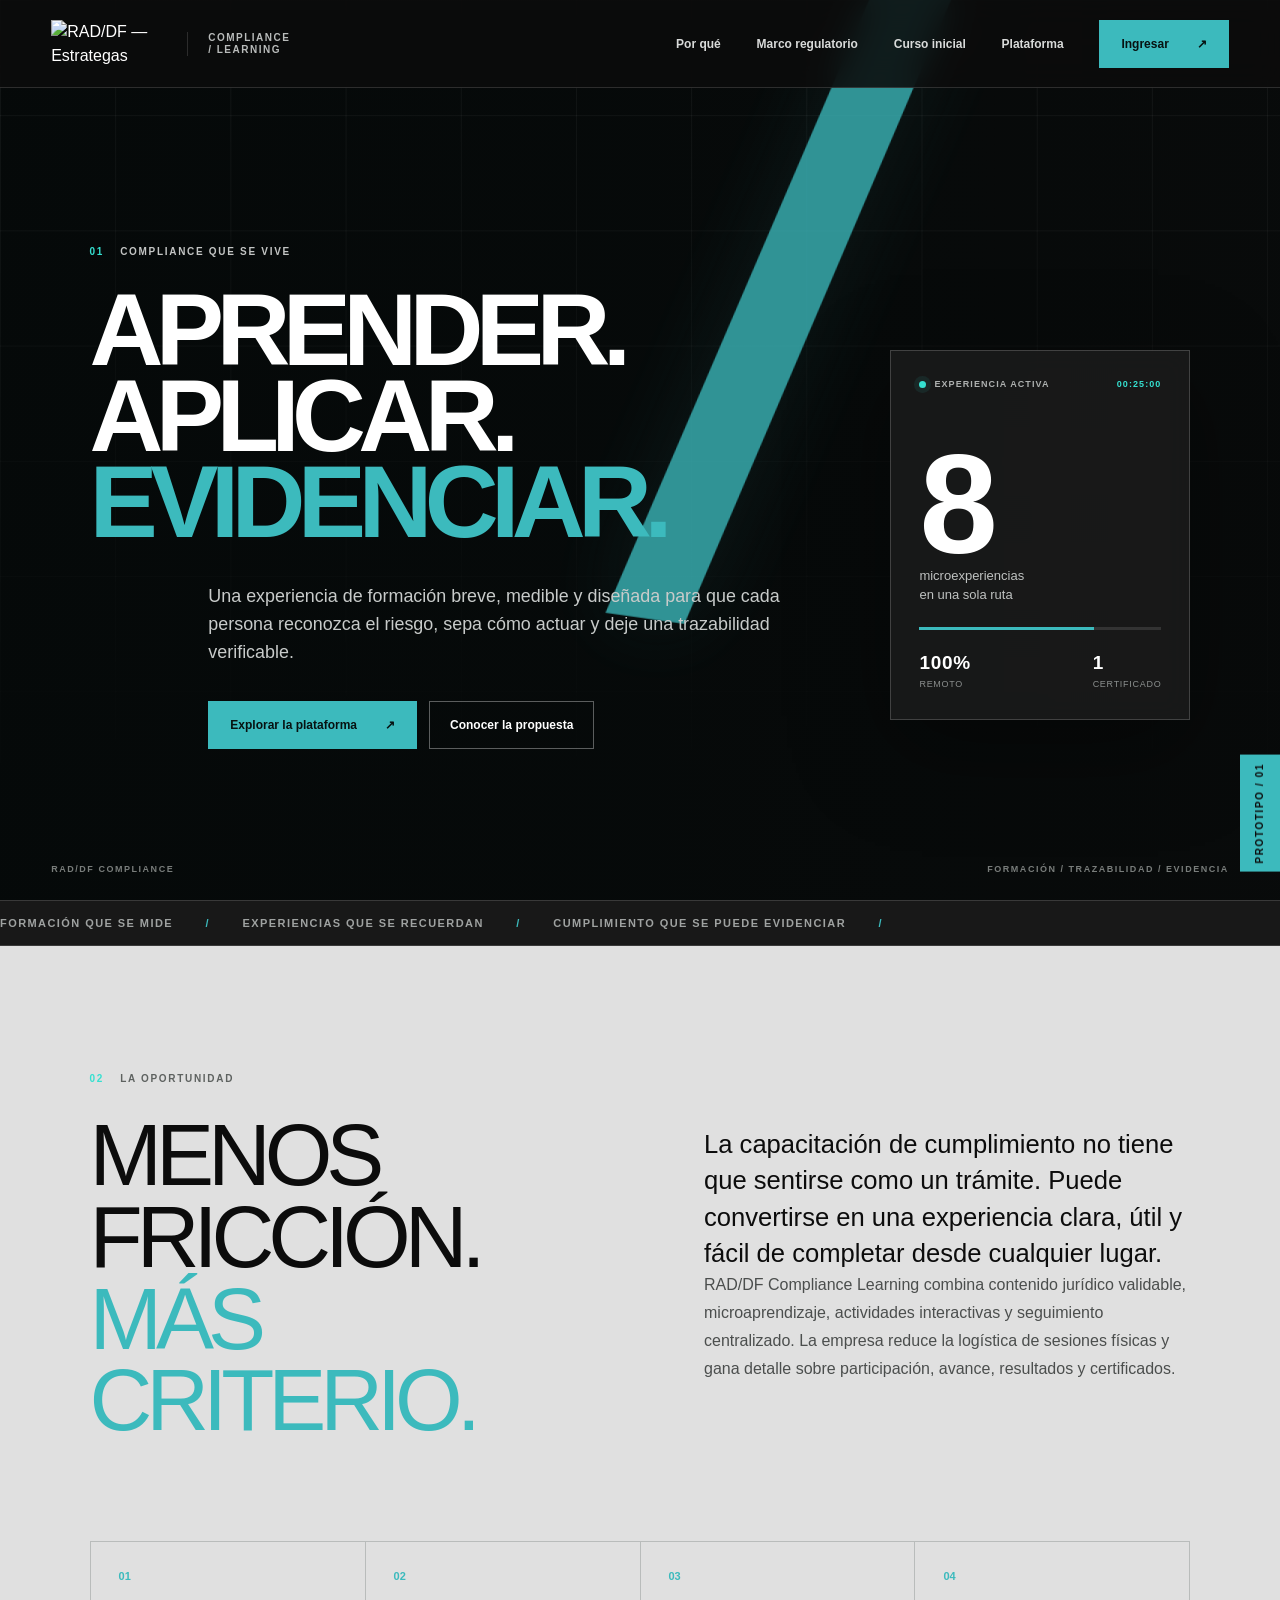
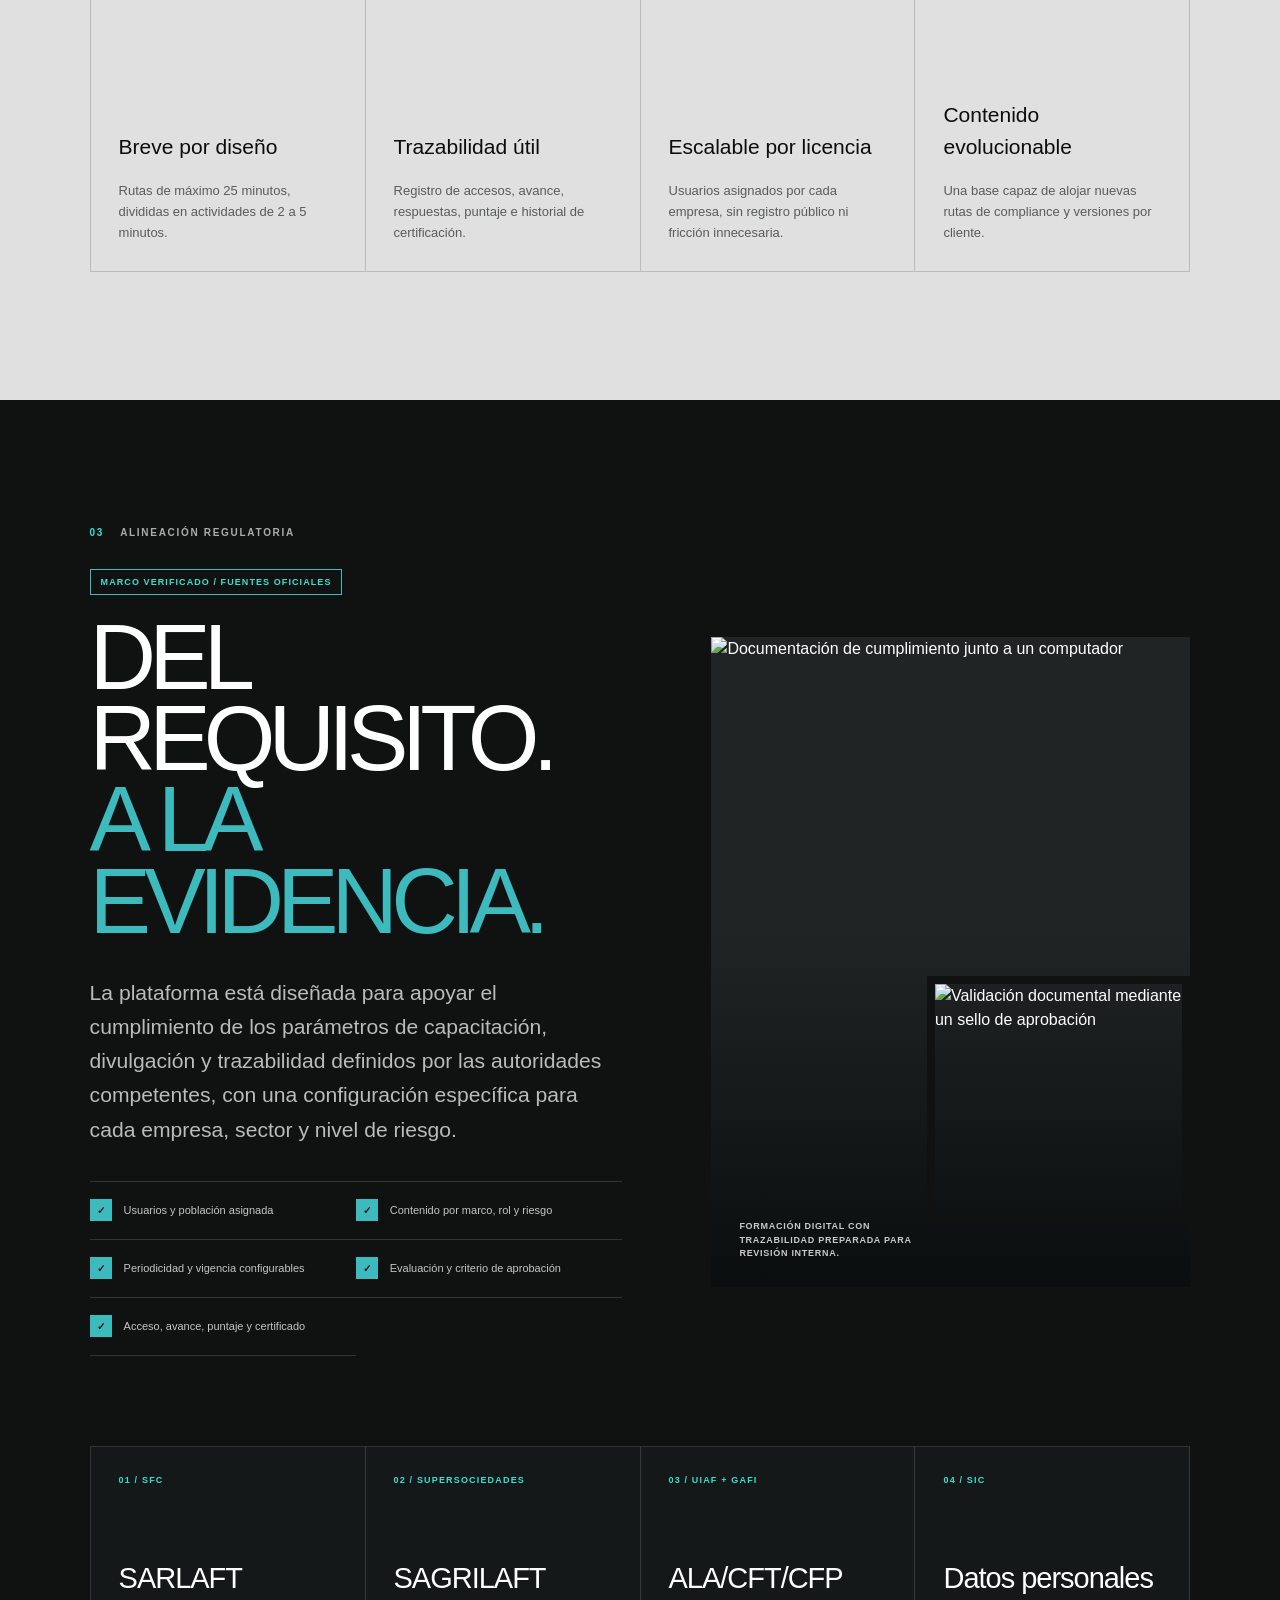
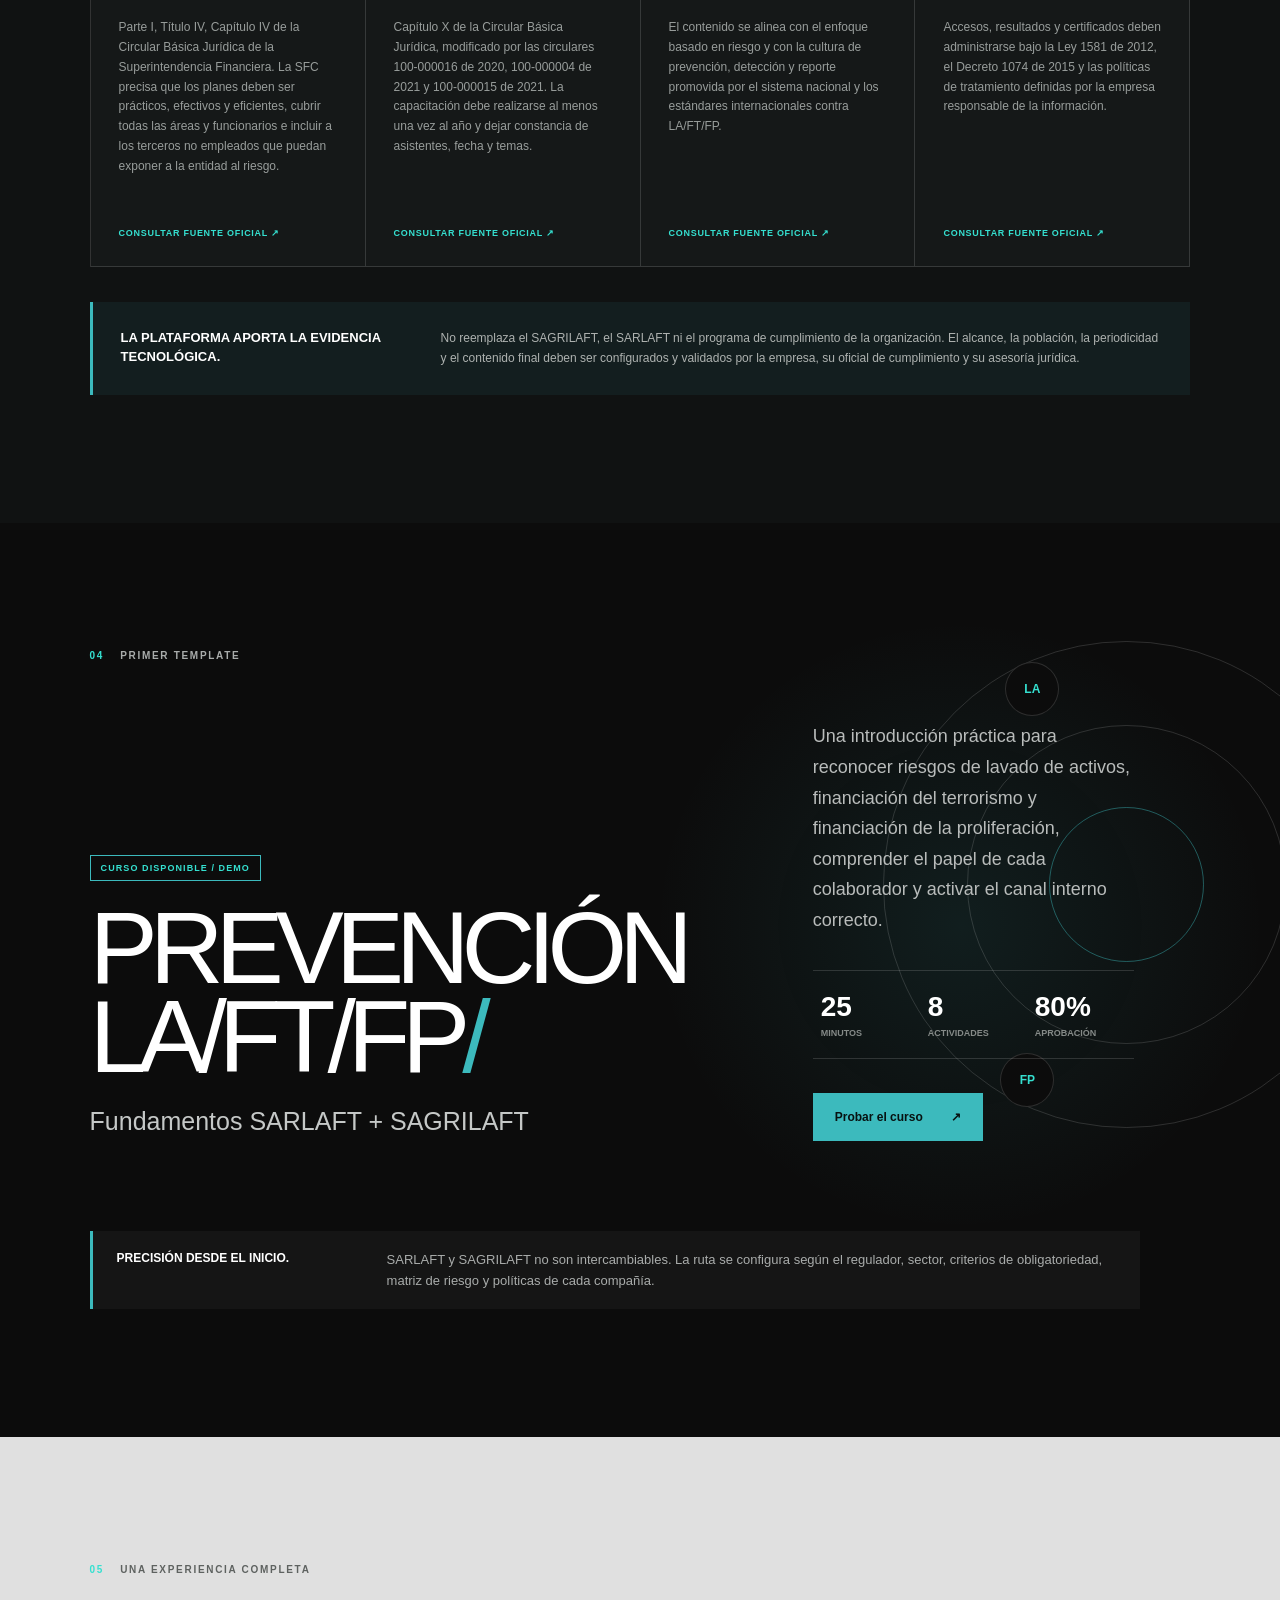
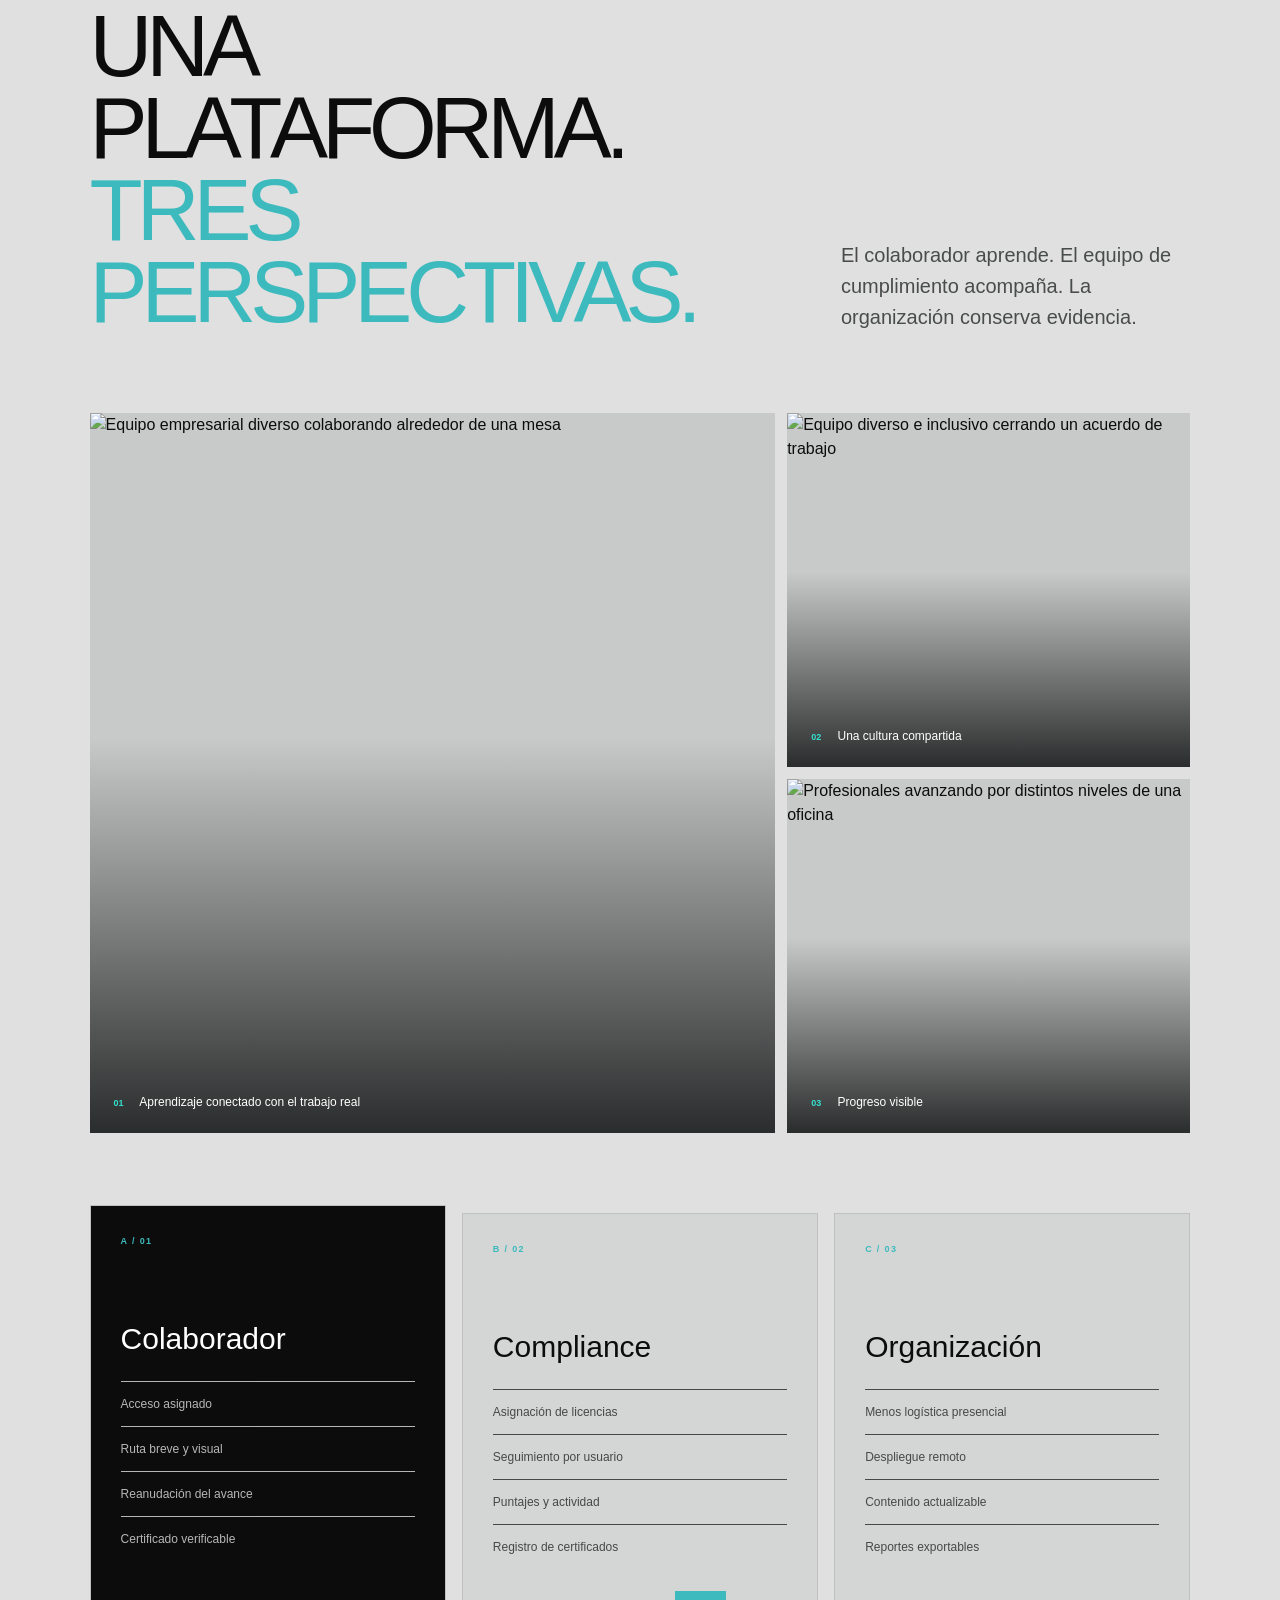
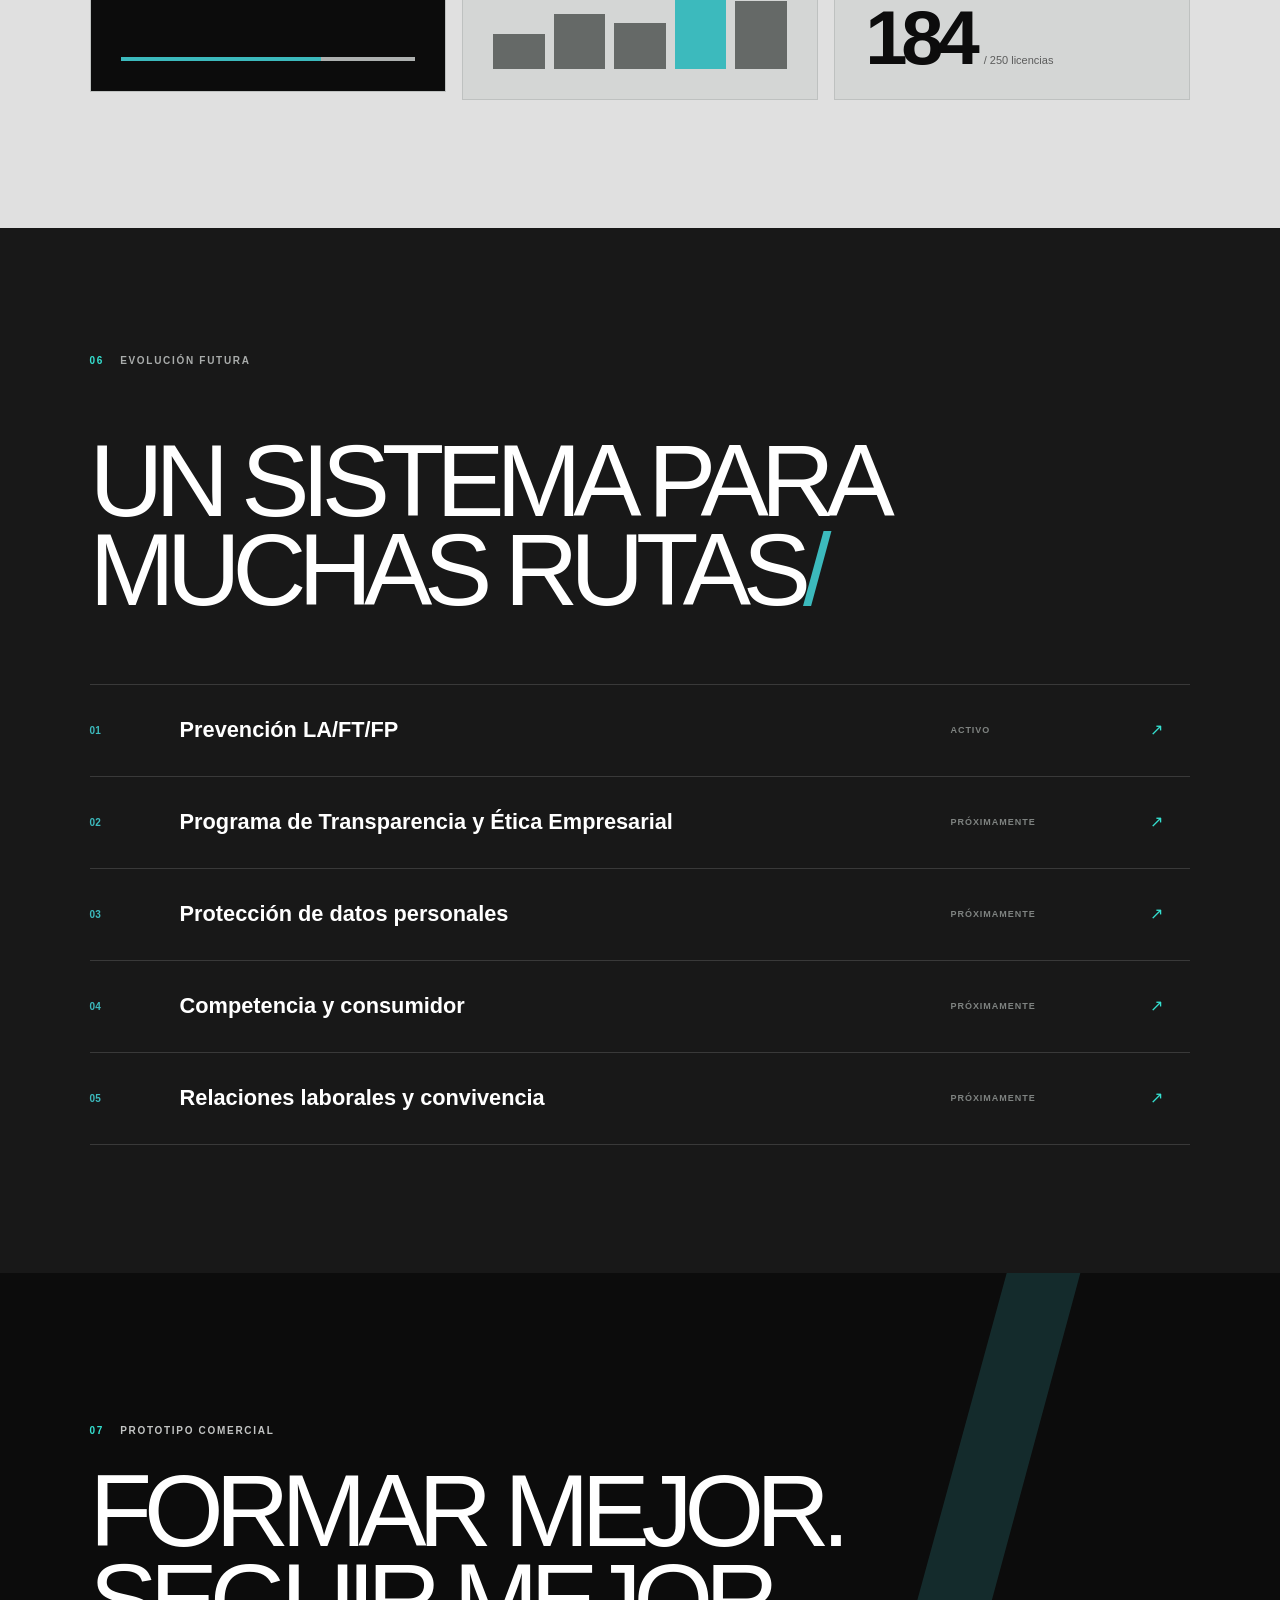
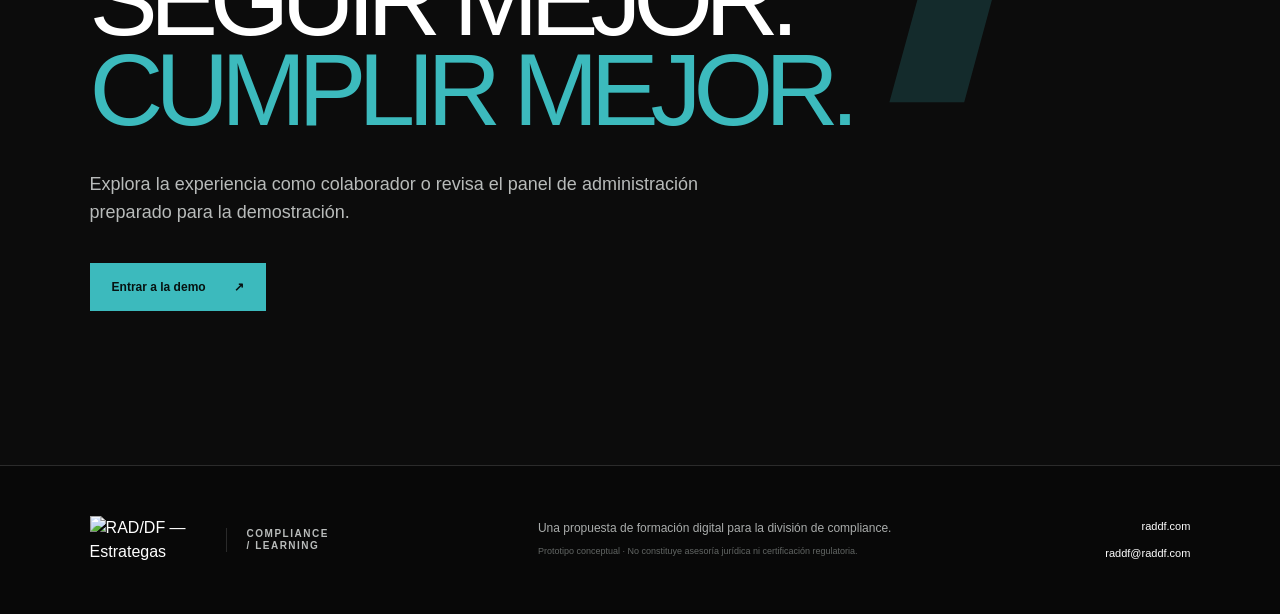
==== raddf/index.html @ 6898a81c "Publish raddf/index.html" ====
<!doctype html>
<html lang="es"><head><meta charset="UTF-8" /><meta name="viewport" content="width=device-width, initial-scale=1.0" /><title>RAD/DF Compliance Learning</title>  <script type="module" crossorigin src="./assets/index-C1-ydl89.js"></script>
  <link rel="stylesheet" crossorigin href="./assets/index-DUKD0Qyr.css">
</head><body><div id="root"></div></body></html>
---- raddf/assets/index-DUKD0Qyr.css ----
@layer theme{@theme default{--font-sans: ui-sans-serif, system-ui, sans-serif, "Apple Color Emoji", "Segoe UI Emoji", "Segoe UI Symbol", "Noto Color Emoji"; --font-serif: ui-serif, Georgia, Cambria, "Times New Roman", Times, serif; --font-mono: ui-monospace, SFMono-Regular, Menlo, Monaco, Consolas, "Liberation Mono", "Courier New", monospace; --color-red-50: oklch(97.1% .013 17.38); --color-red-100: oklch(93.6% .032 17.717); --color-red-200: oklch(88.5% .062 18.334); --color-red-300: oklch(80.8% .114 19.571); --color-red-400: oklch(70.4% .191 22.216); --color-red-500: oklch(63.7% .237 25.331); --color-red-600: oklch(57.7% .245 27.325); --color-red-700: oklch(50.5% .213 27.518); --color-red-800: oklch(44.4% .177 26.899); --color-red-900: oklch(39.6% .141 25.723); --color-red-950: oklch(25.8% .092 26.042); --color-orange-50: oklch(98% .016 73.684); --color-orange-100: oklch(95.4% .038 75.164); --color-orange-200: oklch(90.1% .076 70.697); --color-orange-300: oklch(83.7% .128 66.29); --color-orange-400: oklch(75% .183 55.934); --color-orange-500: oklch(70.5% .213 47.604); --color-orange-600: oklch(64.6% .222 41.116); --color-orange-700: oklch(55.3% .195 38.402); --color-orange-800: oklch(47% .157 37.304); --color-orange-900: oklch(40.8% .123 38.172); --color-orange-950: oklch(26.6% .079 36.259); --color-amber-50: oklch(98.7% .022 95.277); --color-amber-100: oklch(96.2% .059 95.617); --color-amber-200: oklch(92.4% .12 95.746); --color-amber-300: oklch(87.9% .169 91.605); --color-amber-400: oklch(82.8% .189 84.429); --color-amber-500: oklch(76.9% .188 70.08); --color-amber-600: oklch(66.6% .179 58.318); --color-amber-700: oklch(55.5% .163 48.998); --color-amber-800: oklch(47.3% .137 46.201); --color-amber-900: oklch(41.4% .112 45.904); --color-amber-950: oklch(27.9% .077 45.635); --color-yellow-50: oklch(98.7% .026 102.212); --color-yellow-100: oklch(97.3% .071 103.193); --color-yellow-200: oklch(94.5% .129 101.54); --color-yellow-300: oklch(90.5% .182 98.111); --color-yellow-400: oklch(85.2% .199 91.936); --color-yellow-500: oklch(79.5% .184 86.047); --color-yellow-600: oklch(68.1% .162 75.834); --color-yellow-700: oklch(55.4% .135 66.442); --color-yellow-800: oklch(47.6% .114 61.907); --color-yellow-900: oklch(42.1% .095 57.708); --color-yellow-950: oklch(28.6% .066 53.813); --color-lime-50: oklch(98.6% .031 120.757); --color-lime-100: oklch(96.7% .067 122.328); --color-lime-200: oklch(93.8% .127 124.321); --color-lime-300: oklch(89.7% .196 126.665); --color-lime-400: oklch(84.1% .238 128.85); --color-lime-500: oklch(76.8% .233 130.85); --color-lime-600: oklch(64.8% .2 131.684); --color-lime-700: oklch(53.2% .157 131.589); --color-lime-800: oklch(45.3% .124 130.933); --color-lime-900: oklch(40.5% .101 131.063); --color-lime-950: oklch(27.4% .072 132.109); --color-green-50: oklch(98.2% .018 155.826); --color-green-100: oklch(96.2% .044 156.743); --color-green-200: oklch(92.5% .084 155.995); --color-green-300: oklch(87.1% .15 154.449); --color-green-400: oklch(79.2% .209 151.711); --color-green-500: oklch(72.3% .219 149.579); --color-green-600: oklch(62.7% .194 149.214); --color-green-700: oklch(52.7% .154 150.069); --color-green-800: oklch(44.8% .119 151.328); --color-green-900: oklch(39.3% .095 152.535); --color-green-950: oklch(26.6% .065 152.934); --color-emerald-50: oklch(97.9% .021 166.113); --color-emerald-100: oklch(95% .052 163.051); --color-emerald-200: oklch(90.5% .093 164.15); --color-emerald-300: oklch(84.5% .143 164.978); --color-emerald-400: oklch(76.5% .177 163.223); --color-emerald-500: oklch(69.6% .17 162.48); --color-emerald-600: oklch(59.6% .145 163.225); --color-emerald-700: oklch(50.8% .118 165.612); --color-emerald-800: oklch(43.2% .095 166.913); --color-emerald-900: oklch(37.8% .077 168.94); --color-emerald-950: oklch(26.2% .051 172.552); --color-teal-50: oklch(98.4% .014 180.72); --color-teal-100: oklch(95.3% .051 180.801); --color-teal-200: oklch(91% .096 180.426); --color-teal-300: oklch(85.5% .138 181.071); --color-teal-400: oklch(77.7% .152 181.912); --color-teal-500: oklch(70.4% .14 182.503); --color-teal-600: oklch(60% .118 184.704); --color-teal-700: oklch(51.1% .096 186.391); --color-teal-800: oklch(43.7% .078 188.216); --color-teal-900: oklch(38.6% .063 188.416); --color-teal-950: oklch(27.7% .046 192.524); --color-cyan-50: oklch(98.4% .019 200.873); --color-cyan-100: oklch(95.6% .045 203.388); --color-cyan-200: oklch(91.7% .08 205.041); --color-cyan-300: oklch(86.5% .127 207.078); --color-cyan-400: oklch(78.9% .154 211.53); --color-cyan-500: oklch(71.5% .143 215.221); --color-cyan-600: oklch(60.9% .126 221.723); --color-cyan-700: oklch(52% .105 223.128); --color-cyan-800: oklch(45% .085 224.283); --color-cyan-900: oklch(39.8% .07 227.392); --color-cyan-950: oklch(30.2% .056 229.695); --color-sky-50: oklch(97.7% .013 236.62); --color-sky-100: oklch(95.1% .026 236.824); --color-sky-200: oklch(90.1% .058 230.902); --color-sky-300: oklch(82.8% .111 230.318); --color-sky-400: oklch(74.6% .16 232.661); --color-sky-500: oklch(68.5% .169 237.323); --color-sky-600: oklch(58.8% .158 241.966); --color-sky-700: oklch(50% .134 242.749); --color-sky-800: oklch(44.3% .11 240.79); --color-sky-900: oklch(39.1% .09 240.876); --color-sky-950: oklch(29.3% .066 243.157); --color-blue-50: oklch(97% .014 254.604); --color-blue-100: oklch(93.2% .032 255.585); --color-blue-200: oklch(88.2% .059 254.128); --color-blue-300: oklch(80.9% .105 251.813); --color-blue-400: oklch(70.7% .165 254.624); --color-blue-500: oklch(62.3% .214 259.815); --color-blue-600: oklch(54.6% .245 262.881); --color-blue-700: oklch(48.8% .243 264.376); --color-blue-800: oklch(42.4% .199 265.638); --color-blue-900: oklch(37.9% .146 265.522); --color-blue-950: oklch(28.2% .091 267.935); --color-indigo-50: oklch(96.2% .018 272.314); --color-indigo-100: oklch(93% .034 272.788); --color-indigo-200: oklch(87% .065 274.039); --color-indigo-300: oklch(78.5% .115 274.713); --color-indigo-400: oklch(67.3% .182 276.935); --color-indigo-500: oklch(58.5% .233 277.117); --color-indigo-600: oklch(51.1% .262 276.966); --color-indigo-700: oklch(45.7% .24 277.023); --color-indigo-800: oklch(39.8% .195 277.366); --color-indigo-900: oklch(35.9% .144 278.697); --color-indigo-950: oklch(25.7% .09 281.288); --color-violet-50: oklch(96.9% .016 293.756); --color-violet-100: oklch(94.3% .029 294.588); --color-violet-200: oklch(89.4% .057 293.283); --color-violet-300: oklch(81.1% .111 293.571); --color-violet-400: oklch(70.2% .183 293.541); --color-violet-500: oklch(60.6% .25 292.717); --color-violet-600: oklch(54.1% .281 293.009); --color-violet-700: oklch(49.1% .27 292.581); --color-violet-800: oklch(43.2% .232 292.759); --color-violet-900: oklch(38% .189 293.745); --color-violet-950: oklch(28.3% .141 291.089); --color-purple-50: oklch(97.7% .014 308.299); --color-purple-100: oklch(94.6% .033 307.174); --color-purple-200: oklch(90.2% .063 306.703); --color-purple-300: oklch(82.7% .119 306.383); --color-purple-400: oklch(71.4% .203 305.504); --color-purple-500: oklch(62.7% .265 303.9); --color-purple-600: oklch(55.8% .288 302.321); --color-purple-700: oklch(49.6% .265 301.924); --color-purple-800: oklch(43.8% .218 303.724); --color-purple-900: oklch(38.1% .176 304.987); --color-purple-950: oklch(29.1% .149 302.717); --color-fuchsia-50: oklch(97.7% .017 320.058); --color-fuchsia-100: oklch(95.2% .037 318.852); --color-fuchsia-200: oklch(90.3% .076 319.62); --color-fuchsia-300: oklch(83.3% .145 321.434); --color-fuchsia-400: oklch(74% .238 322.16); --color-fuchsia-500: oklch(66.7% .295 322.15); --color-fuchsia-600: oklch(59.1% .293 322.896); --color-fuchsia-700: oklch(51.8% .253 323.949); --color-fuchsia-800: oklch(45.2% .211 324.591); --color-fuchsia-900: oklch(40.1% .17 325.612); --color-fuchsia-950: oklch(29.3% .136 325.661); --color-pink-50: oklch(97.1% .014 343.198); --color-pink-100: oklch(94.8% .028 342.258); --color-pink-200: oklch(89.9% .061 343.231); --color-pink-300: oklch(82.3% .12 346.018); --color-pink-400: oklch(71.8% .202 349.761); --color-pink-500: oklch(65.6% .241 354.308); --color-pink-600: oklch(59.2% .249 .584); --color-pink-700: oklch(52.5% .223 3.958); --color-pink-800: oklch(45.9% .187 3.815); --color-pink-900: oklch(40.8% .153 2.432); --color-pink-950: oklch(28.4% .109 3.907); --color-rose-50: oklch(96.9% .015 12.422); --color-rose-100: oklch(94.1% .03 12.58); --color-rose-200: oklch(89.2% .058 10.001); --color-rose-300: oklch(81% .117 11.638); --color-rose-400: oklch(71.2% .194 13.428); --color-rose-500: oklch(64.5% .246 16.439); --color-rose-600: oklch(58.6% .253 17.585); --color-rose-700: oklch(51.4% .222 16.935); --color-rose-800: oklch(45.5% .188 13.697); --color-rose-900: oklch(41% .159 10.272); --color-rose-950: oklch(27.1% .105 12.094); --color-slate-50: oklch(98.4% .003 247.858); --color-slate-100: oklch(96.8% .007 247.896); --color-slate-200: oklch(92.9% .013 255.508); --color-slate-300: oklch(86.9% .022 252.894); --color-slate-400: oklch(70.4% .04 256.788); --color-slate-500: oklch(55.4% .046 257.417); --color-slate-600: oklch(44.6% .043 257.281); --color-slate-700: oklch(37.2% .044 257.287); --color-slate-800: oklch(27.9% .041 260.031); --color-slate-900: oklch(20.8% .042 265.755); --color-slate-950: oklch(12.9% .042 264.695); --color-gray-50: oklch(98.5% .002 247.839); --color-gray-100: oklch(96.7% .003 264.542); --color-gray-200: oklch(92.8% .006 264.531); --color-gray-300: oklch(87.2% .01 258.338); --color-gray-400: oklch(70.7% .022 261.325); --color-gray-500: oklch(55.1% .027 264.364); --color-gray-600: oklch(44.6% .03 256.802); --color-gray-700: oklch(37.3% .034 259.733); --color-gray-800: oklch(27.8% .033 256.848); --color-gray-900: oklch(21% .034 264.665); --color-gray-950: oklch(13% .028 261.692); --color-zinc-50: oklch(98.5% 0 0); --color-zinc-100: oklch(96.7% .001 286.375); --color-zinc-200: oklch(92% .004 286.32); --color-zinc-300: oklch(87.1% .006 286.286); --color-zinc-400: oklch(70.5% .015 286.067); --color-zinc-500: oklch(55.2% .016 285.938); --color-zinc-600: oklch(44.2% .017 285.786); --color-zinc-700: oklch(37% .013 285.805); --color-zinc-800: oklch(27.4% .006 286.033); --color-zinc-900: oklch(21% .006 285.885); --color-zinc-950: oklch(14.1% .005 285.823); --color-neutral-50: oklch(98.5% 0 0); --color-neutral-100: oklch(97% 0 0); --color-neutral-200: oklch(92.2% 0 0); --color-neutral-300: oklch(87% 0 0); --color-neutral-400: oklch(70.8% 0 0); --color-neutral-500: oklch(55.6% 0 0); --color-neutral-600: oklch(43.9% 0 0); --color-neutral-700: oklch(37.1% 0 0); --color-neutral-800: oklch(26.9% 0 0); --color-neutral-900: oklch(20.5% 0 0); --color-neutral-950: oklch(14.5% 0 0); --color-stone-50: oklch(98.5% .001 106.423); --color-stone-100: oklch(97% .001 106.424); --color-stone-200: oklch(92.3% .003 48.717); --color-stone-300: oklch(86.9% .005 56.366); --color-stone-400: oklch(70.9% .01 56.259); --color-stone-500: oklch(55.3% .013 58.071); --color-stone-600: oklch(44.4% .011 73.639); --color-stone-700: oklch(37.4% .01 67.558); --color-stone-800: oklch(26.8% .007 34.298); --color-stone-900: oklch(21.6% .006 56.043); --color-stone-950: oklch(14.7% .004 49.25); --color-mauve-50: oklch(98.5% 0 0); --color-mauve-100: oklch(96% .003 325.6); --color-mauve-200: oklch(92.2% .005 325.62); --color-mauve-300: oklch(86.5% .012 325.68); --color-mauve-400: oklch(71.1% .019 323.02); --color-mauve-500: oklch(54.2% .034 322.5); --color-mauve-600: oklch(43.5% .029 321.78); --color-mauve-700: oklch(36.4% .029 323.89); --color-mauve-800: oklch(26.3% .024 320.12); --color-mauve-900: oklch(21.2% .019 322.12); --color-mauve-950: oklch(14.5% .008 326); --color-olive-50: oklch(98.8% .003 106.5); --color-olive-100: oklch(96.6% .005 106.5); --color-olive-200: oklch(93% .007 106.5); --color-olive-300: oklch(88% .011 106.6); --color-olive-400: oklch(73.7% .021 106.9); --color-olive-500: oklch(58% .031 107.3); --color-olive-600: oklch(46.6% .025 107.3); --color-olive-700: oklch(39.4% .023 107.4); --color-olive-800: oklch(28.6% .016 107.4); --color-olive-900: oklch(22.8% .013 107.4); --color-olive-950: oklch(15.3% .006 107.1); --color-mist-50: oklch(98.7% .002 197.1); --color-mist-100: oklch(96.3% .002 197.1); --color-mist-200: oklch(92.5% .005 214.3); --color-mist-300: oklch(87.2% .007 219.6); --color-mist-400: oklch(72.3% .014 214.4); --color-mist-500: oklch(56% .021 213.5); --color-mist-600: oklch(45% .017 213.2); --color-mist-700: oklch(37.8% .015 216); --color-mist-800: oklch(27.5% .011 216.9); --color-mist-900: oklch(21.8% .008 223.9); --color-mist-950: oklch(14.8% .004 228.8); --color-taupe-50: oklch(98.6% .002 67.8); --color-taupe-100: oklch(96% .002 17.2); --color-taupe-200: oklch(92.2% .005 34.3); --color-taupe-300: oklch(86.8% .007 39.5); --color-taupe-400: oklch(71.4% .014 41.2); --color-taupe-500: oklch(54.7% .021 43.1); --color-taupe-600: oklch(43.8% .017 39.3); --color-taupe-700: oklch(36.7% .016 35.7); --color-taupe-800: oklch(26.8% .011 36.5); --color-taupe-900: oklch(21.4% .009 43.1); --color-taupe-950: oklch(14.7% .004 49.3); --color-black: #000; --color-white: #fff; --spacing: .25rem; --breakpoint-sm: 40rem; --breakpoint-md: 48rem; --breakpoint-lg: 64rem; --breakpoint-xl: 80rem; --breakpoint-2xl: 96rem; --container-3xs: 16rem; --container-2xs: 18rem; --container-xs: 20rem; --container-sm: 24rem; --container-md: 28rem; --container-lg: 32rem; --container-xl: 36rem; --container-2xl: 42rem; --container-3xl: 48rem; --container-4xl: 56rem; --container-5xl: 64rem; --container-6xl: 72rem; --container-7xl: 80rem; --text-xs: .75rem; --text-xs--line-height: calc(1 / .75); --text-sm: .875rem; --text-sm--line-height: calc(1.25 / .875); --text-base: 1rem; --text-base--line-height: calc(1.5 / 1); --text-lg: 1.125rem; --text-lg--line-height: calc(1.75 / 1.125); --text-xl: 1.25rem; --text-xl--line-height: calc(1.75 / 1.25); --text-2xl: 1.5rem; --text-2xl--line-height: calc(2 / 1.5); --text-3xl: 1.875rem; --text-3xl--line-height: calc(2.25 / 1.875); --text-4xl: 2.25rem; --text-4xl--line-height: calc(2.5 / 2.25); --text-5xl: 3rem; --text-5xl--line-height: 1; --text-6xl: 3.75rem; --text-6xl--line-height: 1; --text-7xl: 4.5rem; --text-7xl--line-height: 1; --text-8xl: 6rem; --text-8xl--line-height: 1; --text-9xl: 8rem; --text-9xl--line-height: 1; --font-weight-thin: 100; --font-weight-extralight: 200; --font-weight-light: 300; --font-weight-normal: 400; --font-weight-medium: 500; --font-weight-semibold: 600; --font-weight-bold: 700; --font-weight-extrabold: 800; --font-weight-black: 900; --tracking-tighter: -.05em; --tracking-tight: -.025em; --tracking-normal: 0em; --tracking-wide: .025em; --tracking-wider: .05em; --tracking-widest: .1em; --leading-tight: 1.25; --leading-snug: 1.375; --leading-normal: 1.5; --leading-relaxed: 1.625; --leading-loose: 2; --radius-xs: .125rem; --radius-sm: .25rem; --radius-md: .375rem; --radius-lg: .5rem; --radius-xl: .75rem; --radius-2xl: 1rem; --radius-3xl: 1.5rem; --radius-4xl: 2rem; --shadow-2xs: 0 1px #0000000d; --shadow-xs: 0 1px 2px 0 #0000000d; --shadow-sm: 0 1px 3px 0 #0000001a, 0 1px 2px -1px #0000001a; --shadow-md: 0 4px 6px -1px #0000001a, 0 2px 4px -2px #0000001a; --shadow-lg: 0 10px 15px -3px #0000001a, 0 4px 6px -4px #0000001a; --shadow-xl: 0 20px 25px -5px #0000001a, 0 8px 10px -6px #0000001a; --shadow-2xl: 0 25px 50px -12px #00000040; --inset-shadow-2xs: inset 0 1px #0000000d; --inset-shadow-xs: inset 0 1px 1px #0000000d; --inset-shadow-sm: inset 0 2px 4px #0000000d; --drop-shadow-xs: 0 1px 1px #0000000d; --drop-shadow-sm: 0 1px 2px #00000026; --drop-shadow-md: 0 3px 3px #0000001f; --drop-shadow-lg: 0 4px 4px #00000026; --drop-shadow-xl: 0 9px 7px #0000001a; --drop-shadow-2xl: 0 25px 25px #00000026; --text-shadow-2xs: 0px 1px 0px #00000026; --text-shadow-xs: 0px 1px 1px #0003; --text-shadow-sm: 0px 1px 0px #00000013, 0px 1px 1px #00000013, 0px 2px 2px #00000013; --text-shadow-md: 0px 1px 1px #0000001a, 0px 1px 2px #0000001a, 0px 2px 4px #0000001a; --text-shadow-lg: 0px 1px 2px #0000001a, 0px 3px 2px #0000001a, 0px 4px 8px #0000001a; --ease-in: cubic-bezier(.4, 0, 1, 1); --ease-out: cubic-bezier(0, 0, .2, 1); --ease-in-out: cubic-bezier(.4, 0, .2, 1); --animate-spin: spin 1s linear infinite; --animate-ping: ping 1s cubic-bezier(0, 0, .2, 1) infinite; --animate-pulse: pulse 2s cubic-bezier(.4, 0, .6, 1) infinite; --animate-bounce: bounce 1s infinite; @keyframes spin { to { transform: rotate(360deg); } } @keyframes ping { 75%, 100% { transform: scale(2); opacity: 0; } } @keyframes pulse { 50% { opacity: .5; } } @keyframes bounce { 0%, 100% { transform: translateY(-25%); animation-timing-function: cubic-bezier(.8, 0, 1, 1); } 50% { transform: none; animation-timing-function: cubic-bezier(0, 0, .2, 1); } } --blur-xs: 4px; --blur-sm: 8px; --blur-md: 12px; --blur-lg: 16px; --blur-xl: 24px; --blur-2xl: 40px; --blur-3xl: 64px; --perspective-dramatic: 100px; --perspective-near: 300px; --perspective-normal: 500px; --perspective-midrange: 800px; --perspective-distant: 1200px; --aspect-video: 16 / 9; --default-transition-duration: .15s; --default-transition-timing-function: cubic-bezier(.4, 0, .2, 1); --default-font-family: --theme(--font-sans, initial); --default-font-feature-settings: --theme(--font-sans--font-feature-settings, initial); --default-font-variation-settings: --theme(--font-sans--font-variation-settings, initial); --default-mono-font-family: --theme(--font-mono, initial); --default-mono-font-feature-settings: --theme(--font-mono--font-feature-settings, initial); --default-mono-font-variation-settings: --theme(--font-mono--font-variation-settings, initial);}@theme default inline reference{--blur: 8px; --shadow: 0 1px 3px 0 #0000001a, 0 1px 2px -1px #0000001a; --shadow-inner: inset 0 2px 4px 0 #0000000d; --drop-shadow: 0 1px 2px #0000001a, 0 1px 1px #0000000f; --radius: .25rem; --max-width-prose: 65ch;}}@layer base{*,:after,:before,::backdrop{box-sizing:border-box;border:0 solid;margin:0;padding:0}::file-selector-button{box-sizing:border-box;border:0 solid;margin:0;padding:0}html,:host{-webkit-text-size-adjust:100%;tab-size:4;line-height:1.5;font-family:--theme(--default-font-family, ui-sans-serif, system-ui, sans-serif, "Apple Color Emoji", "Segoe UI Emoji", "Segoe UI Symbol", "Noto Color Emoji");font-feature-settings:--theme(--default-font-feature-settings, normal);font-variation-settings:--theme(--default-font-variation-settings, normal);-webkit-tap-highlight-color:transparent}hr{height:0;color:inherit;border-top-width:1px}abbr:where([title]){-webkit-text-decoration:underline dotted;text-decoration:underline dotted}h1,h2,h3,h4,h5,h6{font-size:inherit;font-weight:inherit}a{color:inherit;-webkit-text-decoration:inherit;-webkit-text-decoration:inherit;text-decoration:inherit}b,strong{font-weight:bolder}code,kbd,samp,pre{font-family:--theme(--default-mono-font-family, ui-monospace, SFMono-Regular, Menlo, Monaco, Consolas, "Liberation Mono", "Courier New", monospace);font-feature-settings:--theme(--default-mono-font-feature-settings, normal);font-variation-settings:--theme(--default-mono-font-variation-settings, normal);font-size:1em}small{font-size:80%}sub,sup{vertical-align:baseline;font-size:75%;line-height:0;position:relative}sub{bottom:-.25em}sup{top:-.5em}table{text-indent:0;border-color:inherit;border-collapse:collapse}:-moz-focusring{outline:auto}progress{vertical-align:baseline}summary{display:list-item}ol,ul,menu{list-style:none}img,svg,video,canvas,audio,iframe,embed,object{vertical-align:middle;display:block}img,video{max-width:100%;height:auto}button,input,select,optgroup,textarea{font:inherit;font-feature-settings:inherit;font-variation-settings:inherit;letter-spacing:inherit;color:inherit;opacity:1;background-color:#0000;border-radius:0}::file-selector-button{font:inherit;font-feature-settings:inherit;font-variation-settings:inherit;letter-spacing:inherit;color:inherit;opacity:1;background-color:#0000;border-radius:0}:where(select:is([multiple],[size])) optgroup{font-weight:bolder}:where(select:is([multiple],[size])) optgroup option{padding-inline-start:20px}::file-selector-button{margin-inline-end:4px}::placeholder{opacity:1}@supports (not ((-webkit-appearance:-apple-pay-button))) or (contain-intrinsic-size:1px){::placeholder{color:color-mix(in oklab, currentcolor 50%, transparent)}}textarea{resize:vertical}::-webkit-search-decoration{-webkit-appearance:none}::-webkit-date-and-time-value{min-height:1lh;text-align:inherit}::-webkit-datetime-edit{display:inline-flex}::-webkit-datetime-edit-fields-wrapper{padding:0}::-webkit-datetime-edit{padding-block:0}::-webkit-datetime-edit-year-field{padding-block:0}::-webkit-datetime-edit-month-field{padding-block:0}::-webkit-datetime-edit-day-field{padding-block:0}::-webkit-datetime-edit-hour-field{padding-block:0}::-webkit-datetime-edit-minute-field{padding-block:0}::-webkit-datetime-edit-second-field{padding-block:0}::-webkit-datetime-edit-millisecond-field{padding-block:0}::-webkit-datetime-edit-meridiem-field{padding-block:0}::-webkit-calendar-picker-indicator{line-height:1}:-moz-ui-invalid{box-shadow:none}button,input:where([type=button],[type=reset],[type=submit]){appearance:button}::file-selector-button{appearance:button}::-webkit-inner-spin-button{height:auto}::-webkit-outer-spin-button{height:auto}[hidden]:where(:not([hidden=until-found])){display:none!important}}@layer components;@layer utilities{@tailwind utilities;}@font-face{font-family:Montserrat;src:url(../fonts/montserrat-latin.woff2)format("woff2");font-style:normal;font-weight:100 900;font-display:swap}@font-face{font-family:DM Sans;src:url(../fonts/dm-sans-latin.woff2)format("woff2");font-style:normal;font-weight:100 900;font-display:swap}:root{--ink:#0c0c0c;--coal:#181818;--surface:#202020;--graphite:#292929;--white:#fff;--paper:#e0e0e0;--muted:#a7aaa9;--accent:#3cbabd;--accent-bright:#35e0d0;--line:#ffffff24;--ease:cubic-bezier(.2, .8, .2, 1)}*{box-sizing:border-box}html{scroll-behavior:smooth;background:var(--ink)}body{background:var(--ink);color:var(--white);margin:0;font-family:Montserrat,Arial,sans-serif}button,input,select{font:inherit}button,a{-webkit-tap-highlight-color:transparent}button{color:inherit}a{color:inherit;text-decoration:none}button:focus-visible,a:focus-visible,input:focus-visible,select:focus-visible,summary:focus-visible{outline:2px solid var(--accent-bright);outline-offset:4px}::selection{background:var(--accent);color:var(--ink)}.site-shell{min-height:100vh;overflow:clip}.prototype-badge{z-index:80;background:var(--accent);color:var(--ink);letter-spacing:.16em;writing-mode:vertical-rl;padding:8px 15px;font:700 10px/1 DM Sans,sans-serif;position:fixed;bottom:28px;right:0;transform:rotate(180deg)}.topbar{z-index:70;border-bottom:1px solid var(--line);-webkit-backdrop-filter:blur(16px);backdrop-filter:blur(16px);background:#0c0c0ce0;justify-content:space-between;align-items:center;height:88px;padding:0 4vw;display:flex;position:fixed;inset:0 0 auto}.logo-button{cursor:pointer;text-align:left;background:0 0;border:0;align-items:center;gap:20px;padding:0;display:flex}.logo-button img{object-fit:contain;width:116px;height:48px}.logo-button span{border-left:1px solid var(--line);letter-spacing:.15em;color:#b9bcbb;max-width:104px;padding-left:20px;font:700 10px/1.2 DM Sans,sans-serif}.logo-button.compact img{width:92px}.topbar nav{align-items:center;gap:clamp(18px,2.8vw,46px);display:flex}.topbar nav a{color:#d9dbda;font-size:12px;font-weight:600;transition:color .2s}.topbar nav a:hover{color:var(--accent-bright)}.nav-login,.primary-button{background:var(--accent);color:#071211;cursor:pointer;min-height:48px;transition:transform .24s var(--ease), background .24s var(--ease);border:0;justify-content:center;align-items:center;gap:28px;padding:0 22px;font-size:12px;font-weight:700;display:inline-flex}.nav-login:hover,.primary-button:hover{background:var(--accent-bright);transform:translateY(-2px)}.primary-button:disabled{opacity:.38;cursor:not-allowed;transform:none}.primary-button.full{width:100%}.secondary-button{cursor:pointer;min-height:48px;color:var(--white);background:0 0;border:1px solid #ffffff57;justify-content:center;align-items:center;padding:0 20px;font-size:12px;font-weight:600;transition:border .2s,color .2s;display:inline-flex}.secondary-button:hover{border-color:var(--accent);color:var(--accent-bright)}.secondary-button.dark{color:var(--ink);border-color:#0c0c0c52}.secondary-button:disabled{opacity:.35;cursor:not-allowed}.session-nav{align-items:center;gap:12px;display:flex}.text-button,.icon-button,.profile-chip{cursor:pointer;background:0 0;border:0}.text-button{color:#b8bbba;font-size:11px;font-weight:600}.profile-chip{background:var(--surface);border:1px solid var(--line);align-items:center;gap:10px;padding:6px 12px 6px 6px;display:flex}.profile-chip>span{background:var(--accent);width:34px;height:34px;color:var(--ink);place-items:center;font:700 11px DM Sans,sans-serif;display:grid}.profile-chip strong{font-size:11px}.icon-button{border:1px solid var(--line);width:44px;height:44px;transform:rotate(90deg)}.hero{background:linear-gradient(90deg, #0c0c0cf5, #0c0c0cad), url(../media/learning-progress.webp) center / cover, var(--ink);grid-template-columns:minmax(0,1.45fr) minmax(300px,.55fr);align-items:center;gap:8vw;min-height:100svh;padding:150px 7vw 54px;display:grid;position:relative;overflow:hidden}.hero-video{object-fit:cover;object-position:center;pointer-events:none;width:100%;height:100%;position:absolute;inset:0}.hero-video-overlay{z-index:1;pointer-events:none;background:linear-gradient(90deg,#050909f5 0%,#050909db 46%,#0509098a 100%),linear-gradient(#0c0c0c38,#0c0c0cc7);position:absolute;inset:0}.hero-grid,.auth-grid,.video-grid,.certificate-grid{pointer-events:none;background-image:linear-gradient(#ffffff0e 1px,#0000 1px),linear-gradient(90deg,#ffffff0e 1px,#0000 1px);background-size:9vw 9vw;position:absolute;inset:0;-webkit-mask-image:linear-gradient(#000,#0000 95%);mask-image:linear-gradient(#000,#0000 95%)}.hero .hero-grid{z-index:1}.hero-slash{z-index:1;color:var(--accent);opacity:.78;filter:drop-shadow(0 0 42px #3cbabd1f);font:100 112vh/.8 Montserrat,sans-serif;position:absolute;top:-14%;right:27%;transform:rotate(8deg)}.hero-copy{z-index:2;min-width:0;max-width:870px;position:relative}.eyebrow,.section-label{letter-spacing:.17em;text-transform:uppercase;color:#c3c5c4;align-items:center;gap:16px;margin:0 0 30px;font:700 10px/1 DM Sans,sans-serif;display:flex}.eyebrow span,.section-label span{color:var(--accent-bright)}.hero h1,.auth-copy h1,.dashboard-hero h1,.admin-hero h1{letter-spacing:-.075em;text-transform:uppercase;margin:0;font-size:clamp(58px,8vw,132px);font-weight:650;line-height:.84}h1 em,h2 em{color:var(--accent);font-style:normal}.hero-intro{color:#c8cbca;max-width:610px;margin:38px 0 0 17%;font-size:clamp(16px,1.4vw,21px);line-height:1.55}.hero-actions{gap:12px;margin:34px 0 0 17%;display:flex}.hero-console{z-index:2;-webkit-backdrop-filter:blur(12px);backdrop-filter:blur(12px);background:#1b1b1be0;border:1px solid #ffffff2e;align-self:end;margin-bottom:14vh;padding:28px;box-shadow:0 28px 90px #00000061}.console-head{color:#aeb1b0;letter-spacing:.12em;align-items:center;gap:8px;font:700 9px DM Sans,sans-serif;display:flex}.console-head b{color:var(--accent-bright);margin-left:auto}.live-dot{background:var(--accent-bright);border-radius:50%;width:7px;height:7px;animation:2.2s infinite pulse;display:inline-block;box-shadow:0 0 0 5px #35e0d014}@keyframes pulse{50%{box-shadow:0 0 0 9px #35e0d000}}.console-number{letter-spacing:-.09em;margin-top:55px;font:600 clamp(90px,11vw,172px)/.86 DM Sans,sans-serif}.hero-console>p{color:#bfc2c1;font-size:13px;line-height:1.5}.console-line{background:#333;height:3px;margin:22px 0}.console-line span,.linear-progress span,.mini-progress span,.sidebar-progress span,.video-progress span{background:var(--accent);height:100%;display:block}.console-metrics{color:#8c908f;text-transform:uppercase;letter-spacing:.08em;justify-content:space-between;gap:12px;font-size:9px;display:flex}.console-metrics b{color:#fff;margin-bottom:4px;font:700 19px DM Sans,sans-serif;display:block}.hero-foot{z-index:3;color:#797d7b;letter-spacing:.17em;justify-content:space-between;font:600 9px DM Sans,sans-serif;display:flex;position:absolute;bottom:26px;left:4vw;right:4vw}.ticker{border-top:1px solid var(--line);border-bottom:1px solid var(--line);background:var(--coal);padding:16px 0;overflow:hidden}.ticker div{letter-spacing:.13em;color:#9fa2a1;width:max-content;font:700 11px DM Sans,sans-serif;animation:24s linear infinite ticker}.ticker i{color:var(--accent);padding:0 28px;font-style:normal}@keyframes ticker{to{transform:translate(-40%)}}.light-section{background:var(--paper);color:var(--ink);padding:clamp(90px,10vw,160px) 7vw}.light-section .section-label{color:#5e6260}.value-heading{grid-template-columns:1fr 1fr;align-items:start;gap:10vw;display:grid}.value-heading h2,.experience-intro h2{letter-spacing:-.07em;text-transform:uppercase;margin:0;font-size:clamp(48px,6.8vw,104px);line-height:.94}.value-heading>div{max-width:660px;padding-top:12px}.value-heading p{color:#4b4e4d;line-height:1.75}.value-heading .large-copy{color:var(--ink);margin-top:0;font-size:clamp(19px,2vw,28px);line-height:1.42}.benefit-grid{border-top:1px solid #b9bcbb;border-left:1px solid #b9bcbb;grid-template-columns:repeat(4,1fr);margin-top:100px;display:grid}.benefit-card{min-height:330px;transition:background .3s var(--ease), color .3s;border-bottom:1px solid #b9bcbb;border-right:1px solid #b9bcbb;flex-direction:column;padding:28px;display:flex}.benefit-card:hover{background:var(--ink);color:#fff}.benefit-card>span{color:var(--accent);font:700 11px DM Sans,sans-serif}.benefit-card h3{margin:auto 0 18px;font-size:21px}.benefit-card p{color:#585c5a;margin:0;font-size:13px;line-height:1.62}.benefit-card:hover p{color:#bfc2c1}.regulatory-section{color:#fff;background:#101212;padding:clamp(90px,10vw,160px) 7vw;overflow:hidden}.regulatory-hero{grid-template-columns:1fr .9fr;align-items:center;gap:7vw;display:grid}.regulatory-copy h2{letter-spacing:-.075em;text-transform:uppercase;max-width:790px;margin:0;font-size:clamp(54px,7.2vw,112px);line-height:.88}.regulatory-lead{color:#b9bcbb;max-width:680px;margin:34px 0;font-size:clamp(17px,1.65vw,22px);line-height:1.62}.evidence-list{border-top:1px solid var(--line);grid-template-columns:1fr 1fr;display:grid}.evidence-list span{border-bottom:1px solid var(--line);color:#c3c6c5;align-items:center;gap:12px;min-height:58px;padding:12px 14px 12px 0;font-size:11px;line-height:1.4;display:flex}.evidence-list span:before{content:"✓";background:var(--accent);width:22px;height:22px;color:var(--ink);flex:0 0 22px;place-items:center;font:800 10px DM Sans,sans-serif;display:grid}.regulatory-visual{background:#202424;min-height:650px;margin:0;position:relative;overflow:hidden}.regulatory-visual>img:first-child{object-fit:cover;filter:saturate(.75)contrast(1.06);width:100%;height:100%;position:absolute;inset:0}.regulatory-visual:after{content:"";background:linear-gradient(#0000 45%,#060a0adb);position:absolute;inset:0}.regulatory-visual .evidence-inset{z-index:2;object-fit:cover;border:8px solid #101212;width:55%;height:38%;position:absolute;bottom:64px;right:0}.regulatory-visual figcaption{z-index:3;color:#c8cbca;letter-spacing:.08em;text-transform:uppercase;font:600 9px/1.5 DM Sans,sans-serif;position:absolute;bottom:26px;left:28px;right:58%}.regulator-grid{border-top:1px solid var(--line);border-left:1px solid var(--line);grid-template-columns:repeat(4,1fr);margin-top:90px;display:grid}.regulator-grid article{border-right:1px solid var(--line);border-bottom:1px solid var(--line);min-height:420px;transition:transform .3s var(--ease), background .3s;background:#151818;flex-direction:column;padding:28px;display:flex}.regulator-grid article:hover{background:#1a1f1f;transform:translateY(-8px)}.regulator-grid article>span{color:var(--accent-bright);letter-spacing:.13em;font:700 9px DM Sans,sans-serif}.regulator-grid h3{letter-spacing:-.035em;margin:72px 0 18px;font-size:29px}.regulator-grid p{color:#989d9b;margin:0;font-size:12px;line-height:1.65}.regulator-grid a{color:var(--accent-bright);letter-spacing:.08em;text-transform:uppercase;margin-top:auto;padding-top:24px;font:700 9px DM Sans,sans-serif}.regulatory-caveat{border-left:3px solid var(--accent);background:#3cbabd12;grid-template-columns:280px 1fr;gap:40px;max-width:1160px;margin-top:35px;padding:26px 28px;display:grid}.regulatory-caveat strong{text-transform:uppercase;font-size:13px;line-height:1.5}.regulatory-caveat p{color:#aeb2b0;margin:0;font-size:12px;line-height:1.7}.course-feature{background:radial-gradient(circle at 75% 44%, #3cbabd1a, transparent 28%), var(--ink);min-height:850px;padding:clamp(90px,10vw,160px) 7vw;position:relative;overflow:hidden}.section-label.inverse{color:#a9acab}.course-feature-grid{z-index:2;grid-template-columns:1.15fr .85fr;align-items:end;gap:10vw;min-height:450px;display:grid;position:relative}.pill{border:1px solid var(--accent);color:var(--accent-bright);letter-spacing:.12em;margin:0 0 22px;padding:7px 10px;font:700 9px DM Sans,sans-serif;display:inline-block}.course-feature h2,.catalog-section h2,.cta-section h2{letter-spacing:-.08em;text-transform:uppercase;margin:0;font-size:clamp(54px,8vw,126px);line-height:.87}.course-feature h2 span,.catalog-section h2 span{color:var(--accent)}.course-subtitle{color:#c5c8c7;margin:22px 0 0;font-size:clamp(16px,2vw,25px)}.course-description{max-width:560px}.course-description>p{color:#b9bcbb;font-size:18px;line-height:1.7}.course-stats{border-top:1px solid var(--line);border-bottom:1px solid var(--line);grid-template-columns:repeat(3,1fr);margin:34px 0;display:grid}.course-stats span{color:#858a88;text-transform:uppercase;padding:20px 8px;font:600 9px DM Sans,sans-serif}.course-stats b{color:#fff;margin-bottom:5px;font-size:28px;display:block}.course-orbit{aspect-ratio:1;border:1px solid var(--line);border-radius:50%;width:38vw;animation:25s linear infinite rotate;position:absolute;top:13%;right:-7vw}.course-orbit:before,.course-orbit:after{content:"";border:1px solid var(--line);border-radius:inherit;position:absolute;inset:17%}.course-orbit:after{border-color:#3cbabd70;inset:34%}.course-orbit span{background:var(--ink);border:1px solid var(--line);color:var(--accent-bright);border-radius:50%;place-items:center;width:54px;height:54px;font:700 12px DM Sans,sans-serif;display:grid;position:absolute}.course-orbit span:first-child{top:4%;left:25%}.course-orbit span:nth-child(2){top:47%;right:3%}.course-orbit span:nth-child(3){bottom:4%;left:24%}@keyframes rotate{to{transform:rotate(360deg)}}.legal-clarity{z-index:2;border-left:3px solid var(--accent);background:#ffffff09;grid-template-columns:240px 1fr;gap:30px;max-width:1050px;margin-top:90px;padding:18px 24px;display:grid;position:relative}.legal-clarity strong{text-transform:uppercase;font-size:12px}.legal-clarity p{color:#a9acab;margin:0;font-size:13px;line-height:1.65}.experience-intro{grid-template-columns:1.3fr .7fr;align-items:end;gap:8vw;display:grid}.experience-intro p{color:#484c4a;font-size:20px;line-height:1.55}.experience-media{grid-template-rows:1fr 1fr;grid-template-columns:1.7fr 1fr;gap:12px;height:min(58vw,720px);margin-top:80px;display:grid}.experience-media figure{background:#c7cac8;min-height:0;margin:0;position:relative;overflow:hidden}.experience-media-main{grid-row:1/3}.experience-media img{object-fit:cover;filter:saturate(.78);width:100%;height:100%;transition:transform .65s var(--ease), filter .4s}.experience-media figure:hover img{filter:saturate();transform:scale(1.035)}.experience-media figure:after{content:"";pointer-events:none;background:linear-gradient(#0000,#070a0ad1);position:absolute;inset:45% 0 0}.experience-media figcaption{z-index:2;color:#fff;font-size:12px;line-height:1.4;position:absolute;bottom:22px;left:24px;right:24px}.experience-media figcaption span{color:var(--accent-bright);margin-right:13px;font:700 9px DM Sans,sans-serif}.perspective-grid{grid-template-columns:repeat(3,1fr);gap:16px;margin-top:80px;display:grid}.perspective-card{min-height:470px;transition:transform .35s var(--ease), background .35s, color .35s;background:#d4d6d5;border:1px solid #bec1c0;flex-direction:column;padding:30px;display:flex}.perspective-card.active,.perspective-card:hover{background:var(--ink);color:#fff;transform:translateY(-8px)}.card-index,.panel-label{letter-spacing:.15em;color:var(--accent);font:700 9px DM Sans,sans-serif}.perspective-card h3{margin:70px 0 20px;font-size:30px}.perspective-card ul{margin:0;padding:0;list-style:none}.perspective-card li{opacity:.7;border-top:1px solid;padding:13px 0;font-size:12px}.mini-progress{background:#aeb1b0;height:4px;margin-top:auto}.mini-chart{align-items:end;gap:9px;height:100px;margin-top:auto;display:flex}.mini-chart i{background:#656967;flex:1;height:35%}.mini-chart i:nth-child(2){height:55%}.mini-chart i:nth-child(3){height:46%}.mini-chart i:nth-child(4){background:var(--accent);height:78%}.mini-chart i:nth-child(5){height:68%}.license-visual{align-items:end;gap:10px;margin-top:auto;display:flex}.license-visual b{letter-spacing:-.08em;font:600 76px/.8 DM Sans,sans-serif}.license-visual span{opacity:.6;font-size:11px}.catalog-section{background:var(--coal);padding:clamp(90px,10vw,160px) 7vw}.catalog-section h2{margin:70px 0}.catalog-list{border-top:1px solid var(--line)}.catalog-row{border-bottom:1px solid var(--line);min-height:92px;transition:padding .25s var(--ease), background .25s;grid-template-columns:70px 1fr 180px 40px;align-items:center;gap:20px;display:grid}.catalog-row:hover{background:#ffffff06;padding-left:18px}.catalog-row>span{color:var(--accent);font:700 10px DM Sans,sans-serif}.catalog-row strong{font-size:clamp(14px,1.7vw,22px)}.catalog-row small{color:#7f8381;letter-spacing:.11em;font:700 9px DM Sans,sans-serif}.catalog-row i{color:var(--accent-bright);font-style:normal}.cta-section{background:var(--ink);padding:clamp(110px,12vw,190px) 7vw;position:relative;overflow:hidden}.cta-section h2{z-index:2;max-width:1100px;position:relative}.cta-section>p:not(.eyebrow){color:#b8bbba;z-index:2;max-width:620px;margin:36px 0;font-size:18px;line-height:1.6;position:relative}.cta-section .primary-button{z-index:2;position:relative}.cta-slash{color:var(--accent);opacity:.18;font:100 105vh/.8 Montserrat,sans-serif;position:absolute;top:-36%;right:10%}.site-footer{border-top:1px solid var(--line);background:#080808;grid-template-columns:1fr 1fr .5fr;align-items:center;gap:40px;padding:50px 7vw;display:grid}.site-footer p{color:#a9acab;font-size:12px}.site-footer small{color:#626664;font-size:9px}.footer-links{flex-direction:column;align-items:flex-end;gap:10px;font-size:11px;display:flex}.auth-page{background:radial-gradient(circle at 12% 80%, #3cbabd17, transparent 28%), var(--ink);grid-template-columns:1fr 480px;align-items:center;gap:9vw;min-height:100svh;padding:130px 7vw 60px;display:grid;position:relative}.auth-grid{opacity:.55}.back-link{color:#9da19f;cursor:pointer;z-index:2;background:0 0;border:0;font-size:11px;position:absolute;top:118px;left:7vw}.auth-copy,.login-panel{z-index:2;position:relative}.auth-copy h1{font-size:clamp(56px,7.4vw,112px)}.auth-copy>p:not(.eyebrow){color:#b8bbba;max-width:550px;margin:30px 0;font-size:17px;line-height:1.65}.auth-features{flex-wrap:wrap;gap:20px;margin-top:48px;display:flex}.auth-features span{color:#777b79;letter-spacing:.1em;font:700 9px DM Sans,sans-serif}.login-panel{border:1px solid var(--line);background:#202020f5;padding:42px;box-shadow:0 40px 100px #00000059}.login-kicker{color:var(--accent-bright);letter-spacing:.12em;align-items:center;gap:10px;font:700 9px DM Sans,sans-serif;display:flex}.login-panel h2{margin:45px 0 10px;font-size:42px}.login-panel>p{color:#9da19f;font-size:13px;line-height:1.55}.login-panel form{margin-top:32px}.login-panel label{color:#bfc2c1;margin-bottom:20px;font-size:11px;font-weight:600;display:block}.login-panel input{border:1px solid var(--line);color:#fff;background:#151515;border-radius:0;width:100%;height:50px;margin-top:9px;padding:0 14px;display:block}.form-error{background:#ff746814;border-left:2px solid #ff7468;padding:12px;color:#ffc0ba!important;font-size:11px!important}.demo-access{border-top:1px solid var(--line);margin-top:32px;padding-top:24px}.demo-access>strong{color:#898d8b;letter-spacing:.1em;text-transform:uppercase;margin-bottom:12px;font:700 9px DM Sans,sans-serif;display:block}.demo-access button{border:1px solid var(--line);color:#fff;cursor:pointer;background:0 0;justify-content:space-between;width:100%;margin-top:7px;padding:12px;display:flex}.demo-access button:hover{border-color:var(--accent)}.demo-access span{font-size:11px;font-weight:600}.demo-access small{color:#7f8381}.auth-note{color:#676b69;margin-top:22px;line-height:1.45;display:block}.dashboard-page,.admin-page{background:#111;min-height:100vh;padding-top:88px}.dashboard-hero,.admin-hero{border-bottom:1px solid var(--line);background:radial-gradient(circle at 82% 28%, #3cbabd1f, transparent 22%), var(--ink);justify-content:space-between;align-items:end;gap:40px;padding:80px 7vw 65px;display:flex}.dashboard-hero h1,.admin-hero h1{font-size:clamp(48px,6.5vw,90px)}.progress-ring{--progress:0deg;background:conic-gradient(var(--accent) var(--progress), #2b2b2b 0);border-radius:50%;place-items:center;width:180px;height:180px;display:grid;position:relative}.progress-ring:before{content:"";border-radius:inherit;background:var(--ink);position:absolute;inset:10px}.progress-ring span{text-align:center;color:#888d8a;text-transform:uppercase;font-size:9px;position:relative}.progress-ring b{color:#fff;font:600 36px DM Sans,sans-serif;display:block}.dashboard-content,.admin-content{padding:55px 7vw 100px}.dashboard-section-head,.panel-head{justify-content:space-between;align-items:end;gap:30px;display:flex}.dashboard-section-head span,.panel-head span{color:var(--accent);letter-spacing:.14em;font:700 9px DM Sans,sans-serif}.dashboard-section-head h2,.panel-head h2{margin:9px 0 0;font-size:28px}.dashboard-section-head>p{color:#747876;font-size:10px}.assigned-course{background:var(--surface);border:1px solid var(--line);grid-template-columns:210px 1fr 260px;align-items:center;gap:35px;margin-top:25px;padding:30px;display:grid}.course-monogram{border:1px solid var(--line);background:linear-gradient(135deg,#111,#262626);grid-template-columns:repeat(3,1fr);place-items:center;height:190px;display:grid;position:relative;overflow:hidden}.course-monogram span{z-index:2;color:#c9cccb;font:700 13px DM Sans,sans-serif}.course-monogram i{color:var(--accent);font:100 260px/.7 Montserrat,sans-serif;position:absolute;transform:rotate(8deg)}.assigned-copy h3{margin:0 0 5px;font-size:clamp(25px,3vw,42px)}.assigned-copy>p:not(.pill){color:#a7aaa9}.course-meta{color:#8a8e8c;gap:22px;margin-top:28px;font-size:10px;display:flex}.assigned-action{flex-direction:column;align-items:stretch;display:flex}.linear-progress{background:#3b3b3b;height:4px}.assigned-action small{color:#777b79;margin:8px 0 24px;font-size:9px}.assigned-action .primary-button{width:100%}.dashboard-lower-grid{grid-template-columns:1fr 1fr;gap:18px;margin-top:18px;display:grid}.certificate-summary,.next-course{border:1px solid var(--line);background:#171717;min-height:300px;padding:30px;position:relative}.certificate-icon{border:1px solid var(--accent);width:54px;height:54px;color:var(--accent-bright);place-items:center;margin:48px 0 22px;font-size:24px;display:grid}.certificate-summary h3,.next-course h3{margin-bottom:8px;font-size:23px}.certificate-summary p,.next-course p{color:#858a88;max-width:430px;font-size:12px;line-height:1.55}.text-link{color:var(--accent-bright);cursor:pointer;background:0 0;border:0;padding:0;font-size:11px}.giant-number{letter-spacing:-.08em;opacity:.06;font:600 120px/.8 DM Sans,sans-serif;position:absolute;top:20px;right:30px}.next-course h3{margin-top:160px}.course-page{background:var(--paper);min-height:100vh;color:var(--ink);grid-template-columns:335px 1fr;display:grid}.course-sidebar{background:var(--ink);color:#fff;border-right:1px solid var(--line);flex-direction:column;height:100vh;padding:28px 24px;display:flex;position:sticky;top:0;overflow-y:auto}.course-exit{color:#8f9391;cursor:pointer;background:0 0;border:0;align-self:flex-start;font-size:10px}.course-title{margin:46px 8px 28px}.course-title>span{color:var(--accent);letter-spacing:.12em;font:700 9px DM Sans,sans-serif}.course-title h1{letter-spacing:-.05em;text-transform:uppercase;margin:12px 0 8px;font-size:31px;line-height:.95}.course-title p{color:#888d8a;font-size:10px}.sidebar-progress{margin:0 8px 25px}.sidebar-progress>div{background:#353535;height:3px}.sidebar-progress p{color:#6f7471;text-transform:uppercase;justify-content:flex-end;margin:7px 0;font-size:8px;display:flex}.sidebar-progress b{color:var(--accent-bright);margin-right:3px}.course-sidebar nav{flex-direction:column;display:flex}.course-sidebar nav button{border:0;border-top:1px solid var(--line);color:#777b79;text-align:left;cursor:pointer;background:0 0;grid-template-columns:35px 1fr;align-items:center;gap:5px;min-height:59px;padding:8px;display:grid}.course-sidebar nav button:last-child{border-bottom:1px solid var(--line)}.course-sidebar nav button:disabled{cursor:not-allowed;opacity:.35}.course-sidebar nav button.active{color:#fff;border-left:2px solid var(--accent);background:#202020}.course-sidebar nav button.done>span:first-child{color:var(--accent-bright)}.course-sidebar nav button>span:first-child{font:700 9px DM Sans,sans-serif}.course-sidebar nav strong{margin-bottom:4px;font-size:10px;display:block}.course-sidebar nav small{color:#6e7370;font-size:8px;display:block}.sidebar-note{color:#5e6260;margin:auto 8px 0;padding-top:24px;font-size:8px;line-height:1.45}.course-stage{background:var(--paper);min-width:0;min-height:100vh}.stage-top{color:#696d6b;letter-spacing:.13em;border-bottom:1px solid #b8bbba;justify-content:space-between;align-items:center;height:62px;padding:0 5vw;font:700 9px DM Sans,sans-serif;display:flex}.activity-content{width:min(980px,100% - 10vw);margin:0 auto;padding:70px 0 90px}.activity-tag{color:#676b69;letter-spacing:.15em;font:700 9px DM Sans,sans-serif}.activity-content h2{letter-spacing:-.07em;text-transform:uppercase;margin:24px 0 32px;font-size:clamp(45px,6vw,90px);line-height:.91}.activity-lead{color:#464a48;max-width:720px;font-size:18px;line-height:1.6}.activity-next{margin-top:35px}.system-compare{grid-template-columns:1fr 1fr;gap:14px;margin-top:45px;display:grid}.system-compare article{background:#fff;border:1px solid #c1c3c2;min-height:280px;padding:28px}.system-compare span{color:var(--accent);letter-spacing:.12em;font:700 9px DM Sans,sans-serif}.system-compare h3{margin:55px 0 15px;font:650 40px DM Sans,sans-serif}.system-compare p{color:#505452;font-size:13px;line-height:1.65}.precision-note{background:var(--ink);color:#fff;grid-template-columns:160px 1fr;gap:25px;margin-top:14px;padding:22px 26px;display:grid}.precision-note strong{color:var(--accent-bright);font:700 10px DM Sans,sans-serif}.precision-note p{color:#b9bcbb;margin:0;font-size:12px;line-height:1.6}.video-stage{background:var(--ink);color:#fff;border:1px solid #373737;height:min(52vw,510px);min-height:350px;position:relative;overflow:hidden}.video-grid{background-size:80px 80px}.video-slash{color:var(--accent);opacity:.62;font:100 760px/.8 Montserrat,sans-serif;position:absolute;top:-35%;right:15%;transform:rotate(8deg)}.video-frame{z-index:2;position:absolute;bottom:12%;left:8%}.video-frame>span{color:var(--accent-bright);letter-spacing:.12em;font:700 9px DM Sans,sans-serif}.video-frame h3{letter-spacing:-.06em;margin:14px 0 8px;font-size:clamp(42px,7vw,88px);line-height:.9}.video-frame p{color:#b9bcbb;font-size:14px}.play-button{z-index:3;border:1px solid var(--accent);width:78px;height:78px;color:var(--accent-bright);cursor:pointer;background:#0c0c0cb3;border-radius:50%;margin:auto;position:absolute;inset:0}.replay-button{z-index:3;border:1px solid var(--line);color:#fff;cursor:pointer;background:#151515;padding:10px 14px;font-size:10px;position:absolute;top:24px;right:24px}.video-progress{background:#333;height:4px;position:absolute;inset:auto 0 0}.caption{color:#717573;font-size:10px;line-height:1.5}.flip-grid{grid-template-columns:repeat(3,1fr);gap:14px;margin-top:45px;display:grid}.flip-card{cursor:pointer;perspective:1000px;background:0 0;border:0;height:330px;padding:0;position:relative}.flip-front,.flip-back{backface-visibility:hidden;transition:transform .55s var(--ease);border:1px solid #b9bcbb;flex-direction:column;padding:26px;display:flex;position:absolute;inset:0}.flip-front{background:var(--ink);color:#fff;justify-content:center;align-items:center}.flip-front b{font:650 82px DM Sans,sans-serif}.flip-front small{color:#737775;letter-spacing:.12em;margin-top:auto;font:700 8px DM Sans,sans-serif}.flip-back{text-align:left;background:#fff;transform:rotateY(180deg)}.flip-back small{color:var(--accent);font-weight:700}.flip-back strong{margin:auto 0 15px;font-size:23px}.flip-back p{color:#4b4e4d;font-size:12px;line-height:1.6}.flip-card.open .flip-front{transform:rotateY(180deg)}.flip-card.open .flip-back{transform:rotateY(360deg)}.scenario-box{background:var(--ink);color:#fff;margin:38px 0;padding:28px}.scenario-box>span{color:var(--accent-bright);letter-spacing:.12em;font:700 9px DM Sans,sans-serif}.scenario-box>p{max-width:780px;font-size:17px;line-height:1.7}.red-flags{flex-wrap:wrap;gap:7px;display:flex}.red-flags span{color:#aeb1b0;border:1px solid #424242;padding:7px 10px;font-size:9px}.scenario-activity fieldset,.quiz-list fieldset{border:0;margin:35px 0;padding:0}.scenario-activity legend{margin-bottom:18px;font-weight:650}.choice,.quiz-list label{cursor:pointer;border-top:1px solid #b8bbba;align-items:center;gap:15px;min-height:62px;padding:13px;font-size:12px;display:flex}.choice:last-child,.quiz-list label:last-child{border-bottom:1px solid #b8bbba}.choice input,.quiz-list input{opacity:0;position:absolute}.choice>span{border:1px solid #999;place-items:center;width:34px;height:34px;font:700 10px DM Sans,sans-serif;display:grid}.choice.selected,.quiz-list label.selected{background:#3cbabd21}.choice.selected>span{background:var(--accent);border-color:var(--accent)}.feedback{border-left:3px solid;margin-top:20px;padding:20px 24px}.feedback.correct{border-color:var(--accent);background:#3cbabd21}.feedback.incorrect{background:#c26a5c1a;border-color:#c26a5c}.feedback strong{font-size:14px}.feedback p{color:#505452;margin:7px 0 0;font-size:12px;line-height:1.6}.hangman-layout{grid-template-columns:250px 1fr;align-items:center;gap:55px;margin:50px 0 20px;display:grid}.hangman-figure{background:#d8dad9;border:1px solid #bbb;height:290px;position:relative}.gallows{border-left:4px solid var(--ink);border-top:4px solid var(--ink);width:110px;height:205px;position:absolute;bottom:36px;left:45px}.gallows:after{content:"";background:var(--ink);width:4px;height:38px;position:absolute;top:0;right:0}.hangman-figure span{background:var(--ink);display:none;position:absolute}.hangman-figure .head{border:4px solid var(--ink);background:0 0;border-radius:50%;width:42px;height:42px;top:66px;left:130px}.hangman-figure .body{width:4px;height:74px;top:105px;left:149px}.hangman-figure .arm,.hangman-figure .leg{transform-origin:top;width:4px;height:60px;left:149px}.hangman-figure .arm{top:117px}.hangman-figure .leg{top:177px}.hangman-figure .left{transform:rotate(42deg)}.hangman-figure .right{transform:rotate(-42deg)}.stage-1 .head,.stage-2 .head,.stage-3 .head,.stage-4 .head,.stage-5 .head,.stage-6 .head,.stage-2 .body,.stage-3 .body,.stage-4 .body,.stage-5 .body,.stage-6 .body,.stage-3 .arm.left,.stage-4 .arm.left,.stage-5 .arm.left,.stage-6 .arm.left,.stage-4 .arm.right,.stage-5 .arm.right,.stage-6 .arm.right,.stage-5 .leg.left,.stage-6 .leg.left,.stage-6 .leg.right{display:block}.hangman-figure small{color:#666;text-transform:uppercase;font-size:8px;position:absolute;bottom:12px;left:15px}.word-slots{gap:8px;margin-bottom:38px;display:flex}.word-slots span{border-bottom:2px solid var(--ink);place-items:center;width:48px;height:58px;font:700 28px DM Sans,sans-serif;display:grid}.letter-grid{grid-template-columns:repeat(9,1fr);gap:6px;display:grid}.letter-grid button{aspect-ratio:1;cursor:pointer;background:0 0;border:1px solid #aaa;font:700 10px DM Sans,sans-serif}.letter-grid button:hover:not(:disabled){background:var(--ink);color:#fff}.letter-grid button:disabled{opacity:.28}.fill-sentence{background:#fff;border:1px solid #c2c4c3;flex-wrap:wrap;align-items:center;gap:12px;margin:60px 0 30px;padding:35px;font-size:clamp(18px,2.5vw,30px);line-height:1.45;display:flex}.fill-sentence p{margin:0}.fill-sentence select{background:var(--ink);color:#fff;border:0;border-bottom:3px solid var(--accent);padding:9px 38px 9px 12px;font-size:15px}.quiz-list{margin-top:40px}.quiz-list fieldset{background:#fff;border:1px solid #c0c2c1;padding:25px}.quiz-list legend{width:100%;padding-bottom:20px;font-size:15px;font-weight:650;line-height:1.45}.quiz-list legend span{color:var(--accent);margin-right:18px;font:700 10px DM Sans,sans-serif}.quiz-list label{padding-left:22px}.quiz-list label:before{content:"";border:1px solid #777;border-radius:50%;width:16px;height:16px}.quiz-list label.selected:before{border:5px solid var(--accent);background:#fff}.quiz-result{background:var(--ink);color:#fff;margin-top:30px;padding:40px}.quiz-result>span{color:var(--accent-bright);letter-spacing:.13em;font:700 9px DM Sans,sans-serif}.quiz-result>strong{letter-spacing:-.08em;margin:15px 0;font:650 100px/.9 DM Sans,sans-serif;display:block}.quiz-result h3{font-size:25px}.quiz-result p{color:#aeb1b0}.quiz-result.failed{background:#2b211f}.quiz-result .secondary-button{color:#fff;border-color:#777}.issue-activity{flex-direction:column;justify-content:center;align-items:flex-start;min-height:calc(100vh - 62px);display:flex}.issue-mark{background:var(--accent);width:86px;height:86px;color:var(--ink);place-items:center;font-size:35px;display:grid}.issue-activity>p:not(.activity-tag){color:#484c4a;max-width:650px;line-height:1.65}.certificate{background:var(--ink);color:#fff;border:1px solid #3c3c3c;min-height:720px;padding:60px;position:relative;overflow:hidden;box-shadow:0 30px 80px #0000002e}.certificate-grid{opacity:.65}.certificate-slash{color:var(--accent);opacity:.23;font:100 830px/.8 Montserrat,sans-serif;position:absolute;top:-15%;right:6%;transform:rotate(8deg)}.certificate>:not(.certificate-grid):not(.certificate-slash){z-index:2;position:relative}.certificate img{object-fit:contain;width:112px;height:50px}.cert-kicker{color:var(--accent-bright);letter-spacing:.16em;margin-top:70px;font:700 9px DM Sans,sans-serif}.certificate h2{margin:16px 0 38px;font-size:60px}.certificate>p{color:#a9acab;font-size:12px}.certificate h3{border-bottom:1px solid var(--line);max-width:620px;margin:10px 0;padding-bottom:12px;font-size:37px}.certificate h4{margin:30px 0;font-size:19px;line-height:1.4}.certificate h4 span{color:#9ea2a0;font-size:13px;font-weight:400}.cert-data{grid-template-columns:130px 1fr 1.2fr;gap:18px;max-width:720px;margin-top:40px;display:grid}.cert-data span{border-top:1px solid var(--line);padding-top:12px}.cert-data small{color:#6d716f;letter-spacing:.12em;font:700 8px DM Sans,sans-serif;display:block}.cert-data b{margin-top:8px;font-size:12px;display:block}.certificate footer{border-top:1px solid var(--line);color:#666a68;justify-content:space-between;padding-top:12px;font-size:8px;display:flex;bottom:40px;left:60px;right:60px;position:absolute!important}.certificate-actions{align-items:center;gap:25px;margin-top:20px;display:flex}.certificate-actions p{color:#666a68;max-width:480px;font-size:10px;line-height:1.5}.source-drawer{border-top:1px solid #b8bbba;width:min(980px,100% - 10vw);margin:0 auto 50px}.source-drawer summary{cursor:pointer;padding:15px 0;font-size:10px;font-weight:650}.source-drawer p,.source-drawer a{color:#555957;margin-bottom:8px;font-size:10px;line-height:1.55;display:block}.source-drawer a{color:#167c7f}.admin-hero>div>p:last-child{color:#a7aaa9;max-width:650px;line-height:1.6}.admin-hero .secondary-button{margin-bottom:12px}.metric-grid{grid-template-columns:repeat(4,1fr);gap:12px;display:grid}.metric-grid article{border:1px solid var(--line);background:#191919;flex-direction:column;min-height:210px;padding:24px;display:flex}.metric-grid article>span{color:#7d817f;letter-spacing:.11em;font:700 8px DM Sans,sans-serif}.metric-grid strong{letter-spacing:-.06em;margin:auto 0 18px;font:600 58px/.9 DM Sans,sans-serif}.metric-grid strong small{color:#7c807e;font-size:14px}.metric-grid article>div{background:#3b3b3b;height:3px}.metric-grid article>div i{background:var(--accent);height:100%;display:block}.metric-grid article>p{color:#6c706e;font-size:9px}.metric-grid .accent-metric{background:var(--accent);color:var(--ink)}.metric-grid .accent-metric>span,.metric-grid .accent-metric p,.metric-grid .accent-metric strong small{color:#173132}.admin-grid{grid-template-columns:1fr 330px;gap:14px;margin-top:14px;display:grid}.analytics-panel,.license-panel,.people-panel,.activity-log{border:1px solid var(--line);background:#191919;padding:28px}.panel-head small{color:#6f7471;font-size:9px}.bar-chart{background-image:linear-gradient(#ffffff0e 1px,#0000 1px);background-size:100% 25%;border-bottom:1px solid #444;align-items:end;gap:12px;height:230px;margin-top:40px;display:flex}.bar-chart i{background:#3a3a3a;flex:1;min-height:4px}.bar-chart i:nth-last-child(-n+3){background:var(--accent)}.chart-axis{color:#5e6260;justify-content:space-between;margin-top:8px;font:700 7px DM Sans,sans-serif;display:flex}.donut{background:conic-gradient(var(--accent) 74%, #3a3a3a 0);border-radius:50%;place-items:center;width:170px;height:170px;margin:35px auto;display:grid;position:relative}.donut:before{content:"";background:#191919;border-radius:50%;position:absolute;inset:18px}.donut span{text-align:center;color:#707472;text-transform:uppercase;font-size:8px;position:relative}.donut b{color:#fff;font:650 29px DM Sans,sans-serif;display:block}.license-panel ul{padding:0;list-style:none}.license-panel li{border-top:1px solid var(--line);color:#8a8e8c;grid-template-columns:12px 1fr auto;gap:7px;padding:10px 0;font-size:10px;display:grid}.license-panel li i{background:#454545;border-radius:50%;align-self:center;width:7px;height:7px}.license-panel li i.turq{background:var(--accent)}.license-panel li b{color:#fff}.people-panel{margin-top:14px}.panel-head input{border:1px solid var(--line);color:#fff;background:#111;width:220px;height:38px;padding:0 12px;font-size:10px}.filter-button{border:1px solid var(--line);cursor:pointer;background:0 0;height:38px;margin-left:8px;font-size:9px}.people-table{margin-top:25px}.table-row{border-top:1px solid var(--line);color:#969a98;grid-template-columns:1.4fr .8fr .9fr .6fr 1fr 30px;align-items:center;gap:15px;min-height:61px;font-size:10px;display:grid}.table-row>span:first-child{color:#fff;align-items:center;gap:12px;display:flex}.table-row>span:first-child b{width:31px;height:31px;color:var(--accent-bright);background:#303030;place-items:center;font:700 8px DM Sans,sans-serif;display:grid}.table-row>span:first-child strong{font-size:10px}.table-head{color:#5f6361;letter-spacing:.1em;min-height:37px;font:700 7px DM Sans,sans-serif}.table-head>span:first-child{color:#5f6361}.table-row button{cursor:pointer;background:0 0;border:0}.status-dot{background:#555;border-radius:50%;width:7px;height:7px;margin-right:7px;display:inline-block}.status-dot.complete{background:var(--accent)}.status-dot.active{border:1px solid var(--accent);background:0 0}.activity-log{grid-template-columns:.7fr 1.3fr;gap:70px;margin-top:14px;display:grid}.activity-log h2{margin:15px 0;font-size:28px}.activity-log p{color:#747876;font-size:11px;line-height:1.6}.activity-log ul{margin:0;padding:0;list-style:none}.activity-log li{border-top:1px solid var(--line);gap:13px;padding:12px 0;display:flex}.activity-log li>i{background:var(--accent);border-radius:50%;width:7px;height:7px;margin-top:5px}.activity-log li strong,.activity-log li small{font-size:10px;display:block}.activity-log li small{color:#666a68;margin-top:5px}@media (width<=1050px){.topbar nav a{display:none}.hero{grid-template-columns:minmax(0,1fr);padding-top:140px}.hero-console{justify-self:end;width:360px;margin:-90px 0 55px}.hero-slash{right:12%}.value-heading,.regulatory-hero,.course-feature-grid,.experience-intro{grid-template-columns:1fr}.benefit-grid{grid-template-columns:repeat(2,1fr)}.regulatory-hero{gap:65px}.regulatory-visual{min-height:560px}.regulator-grid{grid-template-columns:repeat(2,1fr)}.course-feature-grid{align-items:start;gap:65px}.course-orbit{opacity:.55;width:60vw}.perspective-grid{grid-template-columns:1fr}.perspective-card{min-height:350px}.auth-page{grid-template-columns:1fr 430px;gap:5vw}.assigned-course{grid-template-columns:170px 1fr}.assigned-action{grid-column:1/-1}.metric-grid{grid-template-columns:repeat(2,1fr)}.admin-grid{grid-template-columns:1fr}.course-page{grid-template-columns:270px 1fr}.course-sidebar{padding:22px 15px}}@media (width<=760px){.prototype-badge{display:none}.topbar{height:72px;padding:0 20px}.logo-button img{width:88px}.logo-button span{display:none}.nav-login{min-height:42px;padding:0 14px}.session-nav .text-button,.profile-chip strong{display:none}.hero{align-content:start;gap:28px;min-height:100svh;padding:112px 20px 34px}.hero-video{object-position:62% center}.hero-video-overlay{background:linear-gradient(#050909b8 0%,#050909d6 55%,#050909f7 100%)}.hero-copy{width:100%}.hero h1{letter-spacing:-.07em;max-width:100%;font-size:clamp(46px,15vw,62px);line-height:.88}.hero-intro{width:100%;max-width:100%;margin:28px 0 0;font-size:15px;line-height:1.55}.hero-actions{flex-direction:column;align-items:stretch;width:100%;margin:26px 0 0}.hero-actions>*{width:100%}.hero-console{grid-template-columns:68px minmax(0,1fr);justify-self:stretch;align-items:center;column-gap:15px;width:100%;min-width:0;margin:0;padding:18px;display:grid}.console-head{grid-column:1/-1}.console-number{margin:8px 0 0;font-size:62px;line-height:.9}.hero-console>p{margin:8px 0 0;font-size:11px}.console-line{grid-column:1/-1;margin:10px 0 6px}.console-metrics{grid-column:1/-1}.console-metrics b{margin-right:4px;font-size:15px;display:inline}.hero-slash{opacity:.24;font-size:88vh;top:2%;right:-22%}.hero-foot{display:none}.light-section,.regulatory-section,.course-feature,.catalog-section,.cta-section{padding:85px 22px}.value-heading h2,.experience-intro h2{font-size:47px}.benefit-grid{grid-template-columns:1fr;margin-top:55px}.benefit-card{min-height:250px}.regulatory-copy h2{font-size:50px}.regulatory-lead{font-size:17px}.evidence-list{grid-template-columns:1fr}.regulatory-visual{min-height:500px}.regulatory-visual .evidence-inset{width:68%;height:34%}.regulatory-visual figcaption{right:38%}.regulator-grid{grid-template-columns:1fr;margin-top:55px}.regulator-grid article{min-height:340px}.regulatory-caveat{grid-template-columns:1fr;gap:12px}.course-feature h2,.catalog-section h2,.cta-section h2{font-size:50px}.course-feature-grid{min-height:0}.course-stats{grid-template-columns:1fr}.course-stats span{border-bottom:1px solid var(--line)}.legal-clarity{grid-template-columns:1fr;margin-top:60px}.course-orbit{width:90vw;right:-50vw}.experience-media{grid-template-rows:none;grid-template-columns:1fr;height:auto;margin-top:50px}.experience-media-main{grid-row:auto}.experience-media figure{height:270px}.perspective-grid{margin-top:45px}.catalog-row{grid-template-columns:40px 1fr 20px}.catalog-row small{display:none}.site-footer{grid-template-columns:1fr;padding:45px 22px}.footer-links{align-items:flex-start}.auth-page{grid-template-columns:1fr;padding:120px 22px 50px}.auth-copy h1{font-size:55px}.auth-copy{padding-top:40px}.login-panel{padding:26px}.back-link{top:94px;left:22px}.dashboard-page,.admin-page{padding-top:72px}.dashboard-hero,.admin-hero{flex-direction:column;align-items:flex-start;padding:65px 22px 45px}.dashboard-hero h1,.admin-hero h1{font-size:50px}.progress-ring{align-self:flex-end;width:140px;height:140px}.dashboard-content,.admin-content{padding:40px 22px 80px}.dashboard-section-head,.panel-head{flex-direction:column;align-items:flex-start}.assigned-course{grid-template-columns:1fr;padding:18px}.course-monogram{height:180px}.course-meta{flex-wrap:wrap}.dashboard-lower-grid{grid-template-columns:1fr}.course-page{display:block}.course-sidebar{height:auto;padding:18px 16px;position:relative}.course-title{margin:28px 6px 16px}.course-title h1{font-size:28px}.course-sidebar nav{flex-direction:row;padding-bottom:8px;overflow-x:auto}.course-sidebar nav button{border:1px solid var(--line);flex:0 0 180px}.course-sidebar nav button+button{border-left:0}.sidebar-note{display:none}.activity-content,.source-drawer{width:calc(100% - 40px)}.activity-content{padding:50px 0 70px}.activity-content h2{font-size:46px}.system-compare,.flip-grid,.precision-note{grid-template-columns:1fr}.video-stage{min-height:390px}.video-frame h3{font-size:43px}.hangman-layout{grid-template-columns:1fr}.hangman-figure{width:250px;margin:auto}.word-slots{gap:4px}.word-slots span{width:10vw;max-width:42px}.letter-grid{grid-template-columns:repeat(7,1fr)}.fill-sentence{padding:20px}.certificate{min-height:780px;padding:30px 22px}.certificate h2{font-size:43px}.cert-data{grid-template-columns:1fr}.certificate footer{flex-direction:column;gap:5px;left:22px;right:22px}.certificate-actions{flex-direction:column;align-items:flex-start}.metric-grid{grid-template-columns:1fr}.people-panel{overflow:hidden}.people-table{overflow-x:auto}.table-row{min-width:760px}.panel-head input{width:180px}.activity-log{grid-template-columns:1fr;gap:30px}}@media (prefers-reduced-motion:reduce){*,:before,:after{scroll-behavior:auto!important;transition-duration:.01ms!important;animation-duration:.01ms!important;animation-iteration-count:1!important}.hero-video{display:none}}@media print{body{background:#fff}.course-sidebar,.stage-top,.no-print,.prototype-badge,.source-drawer{display:none!important}.course-page{background:#fff;display:block}.course-stage{background:#fff}.certificate-activity{width:100%;padding:0}.certificate{min-height:100vh;box-shadow:none;border:0}}
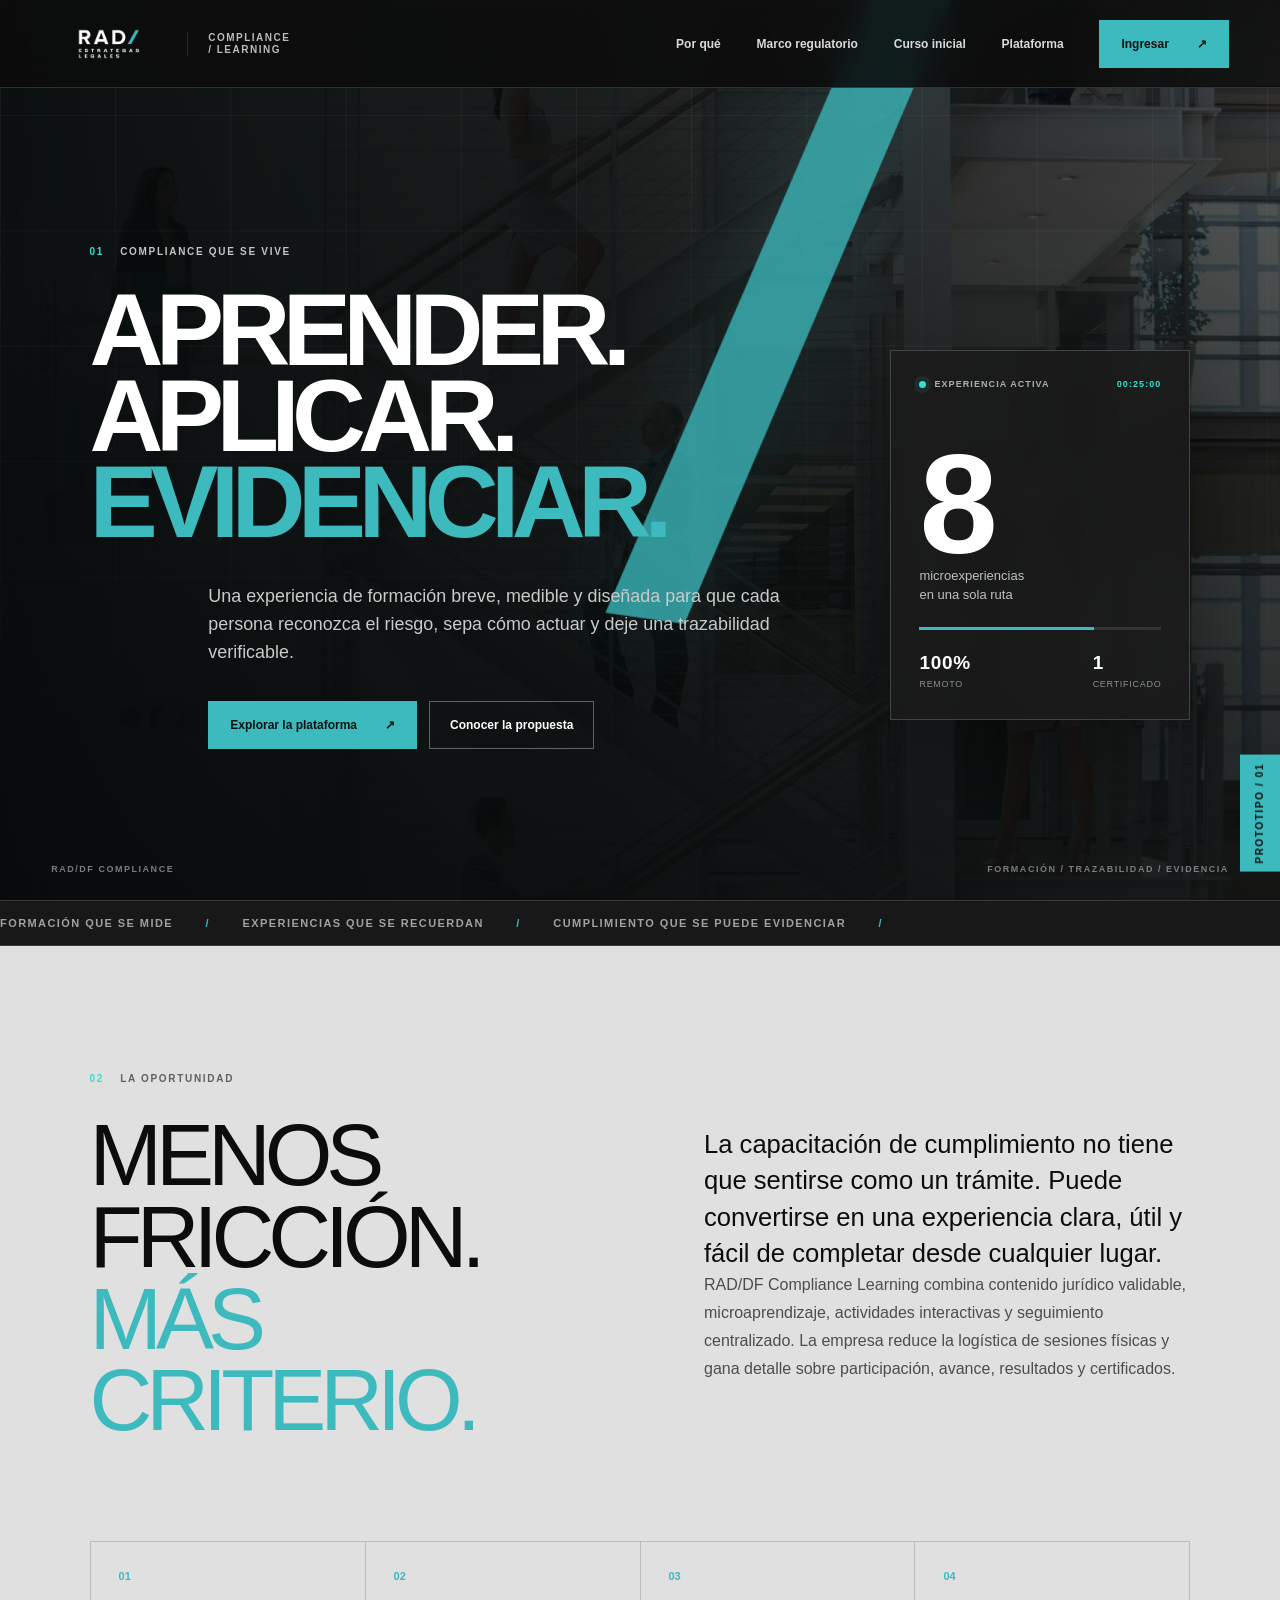
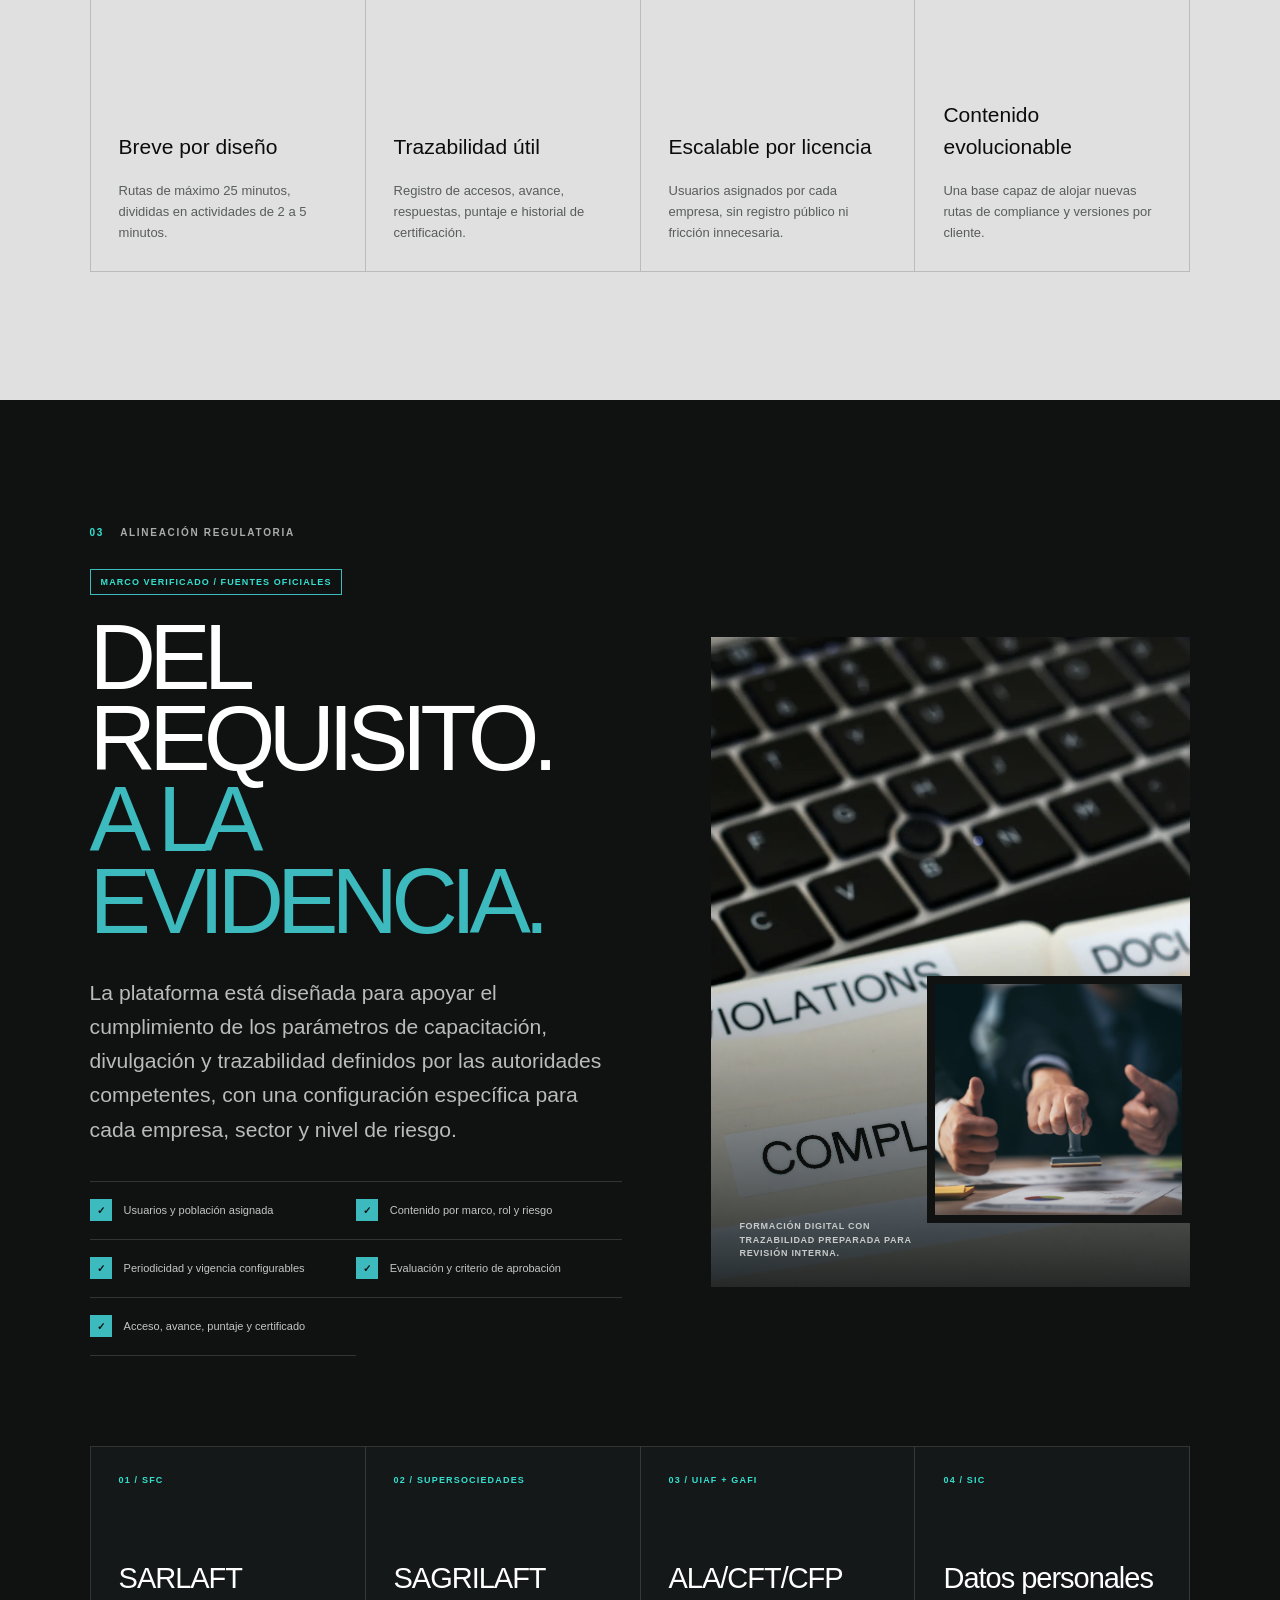
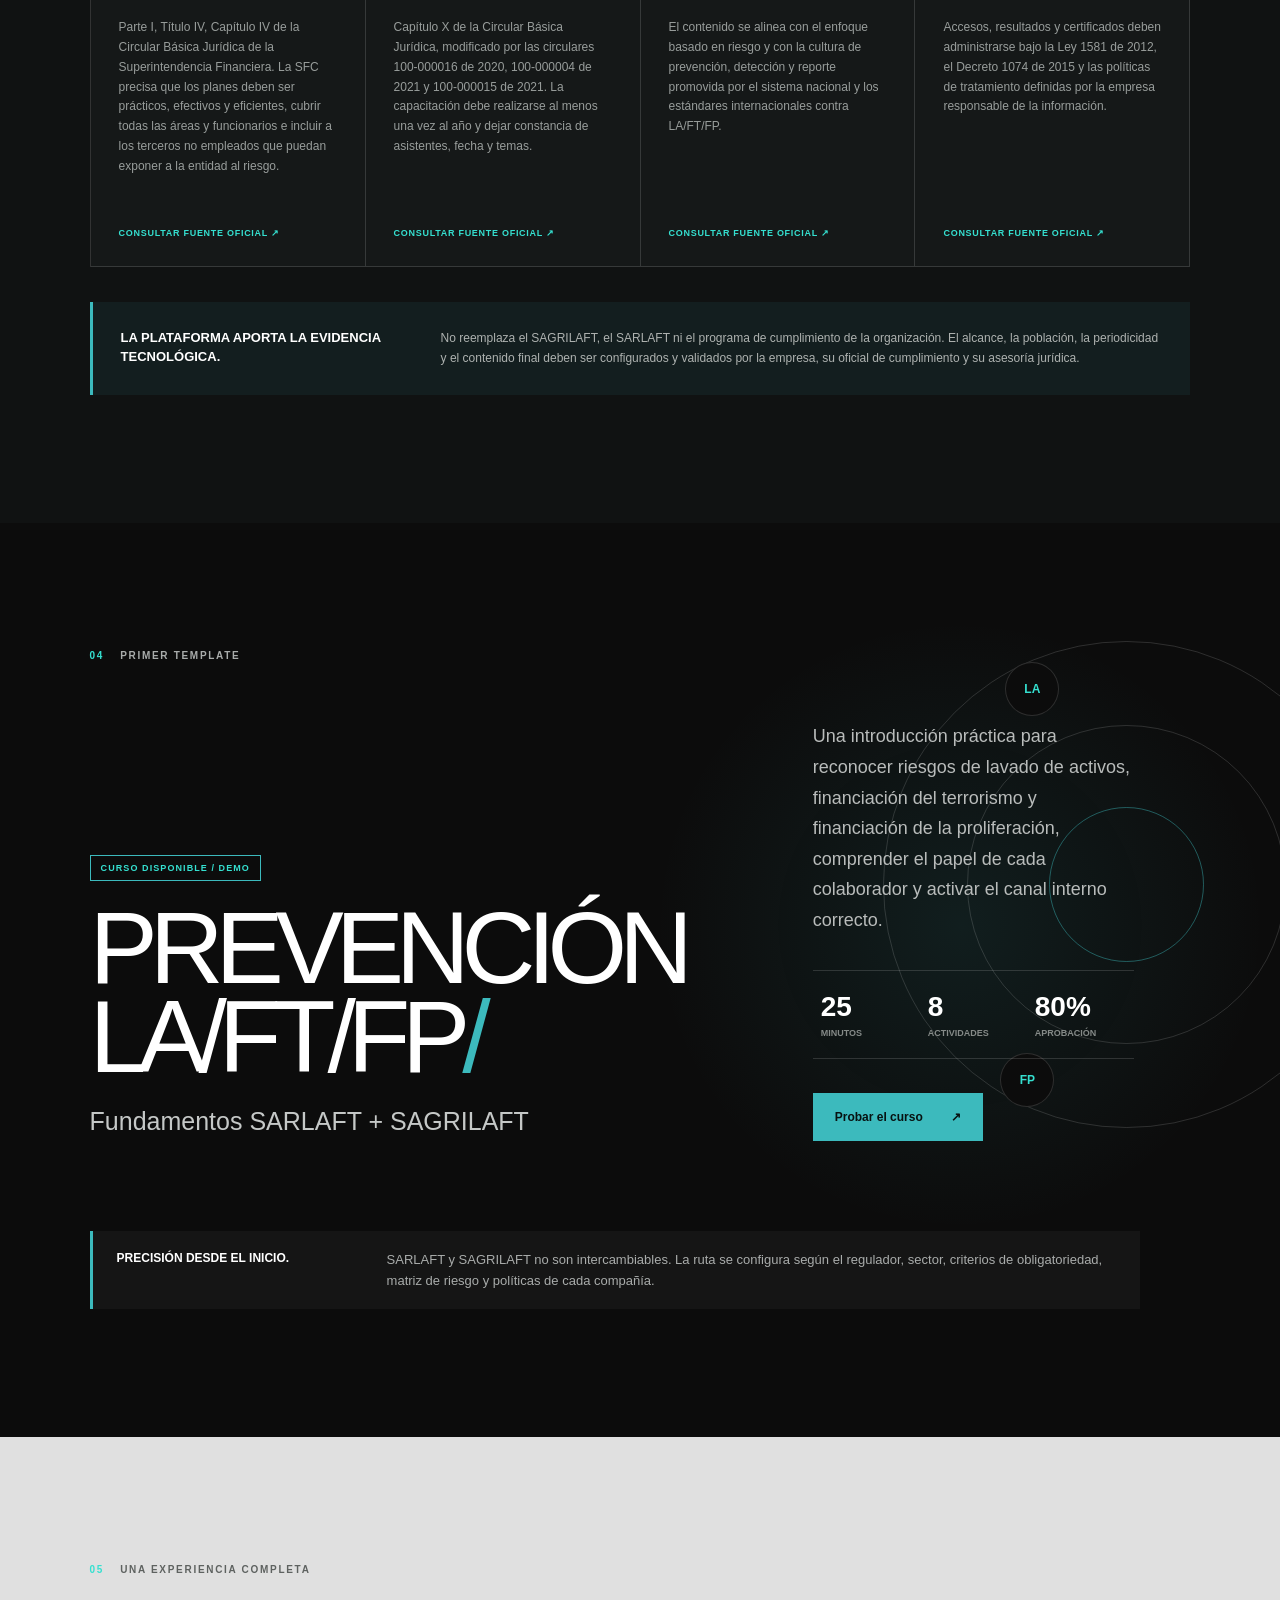
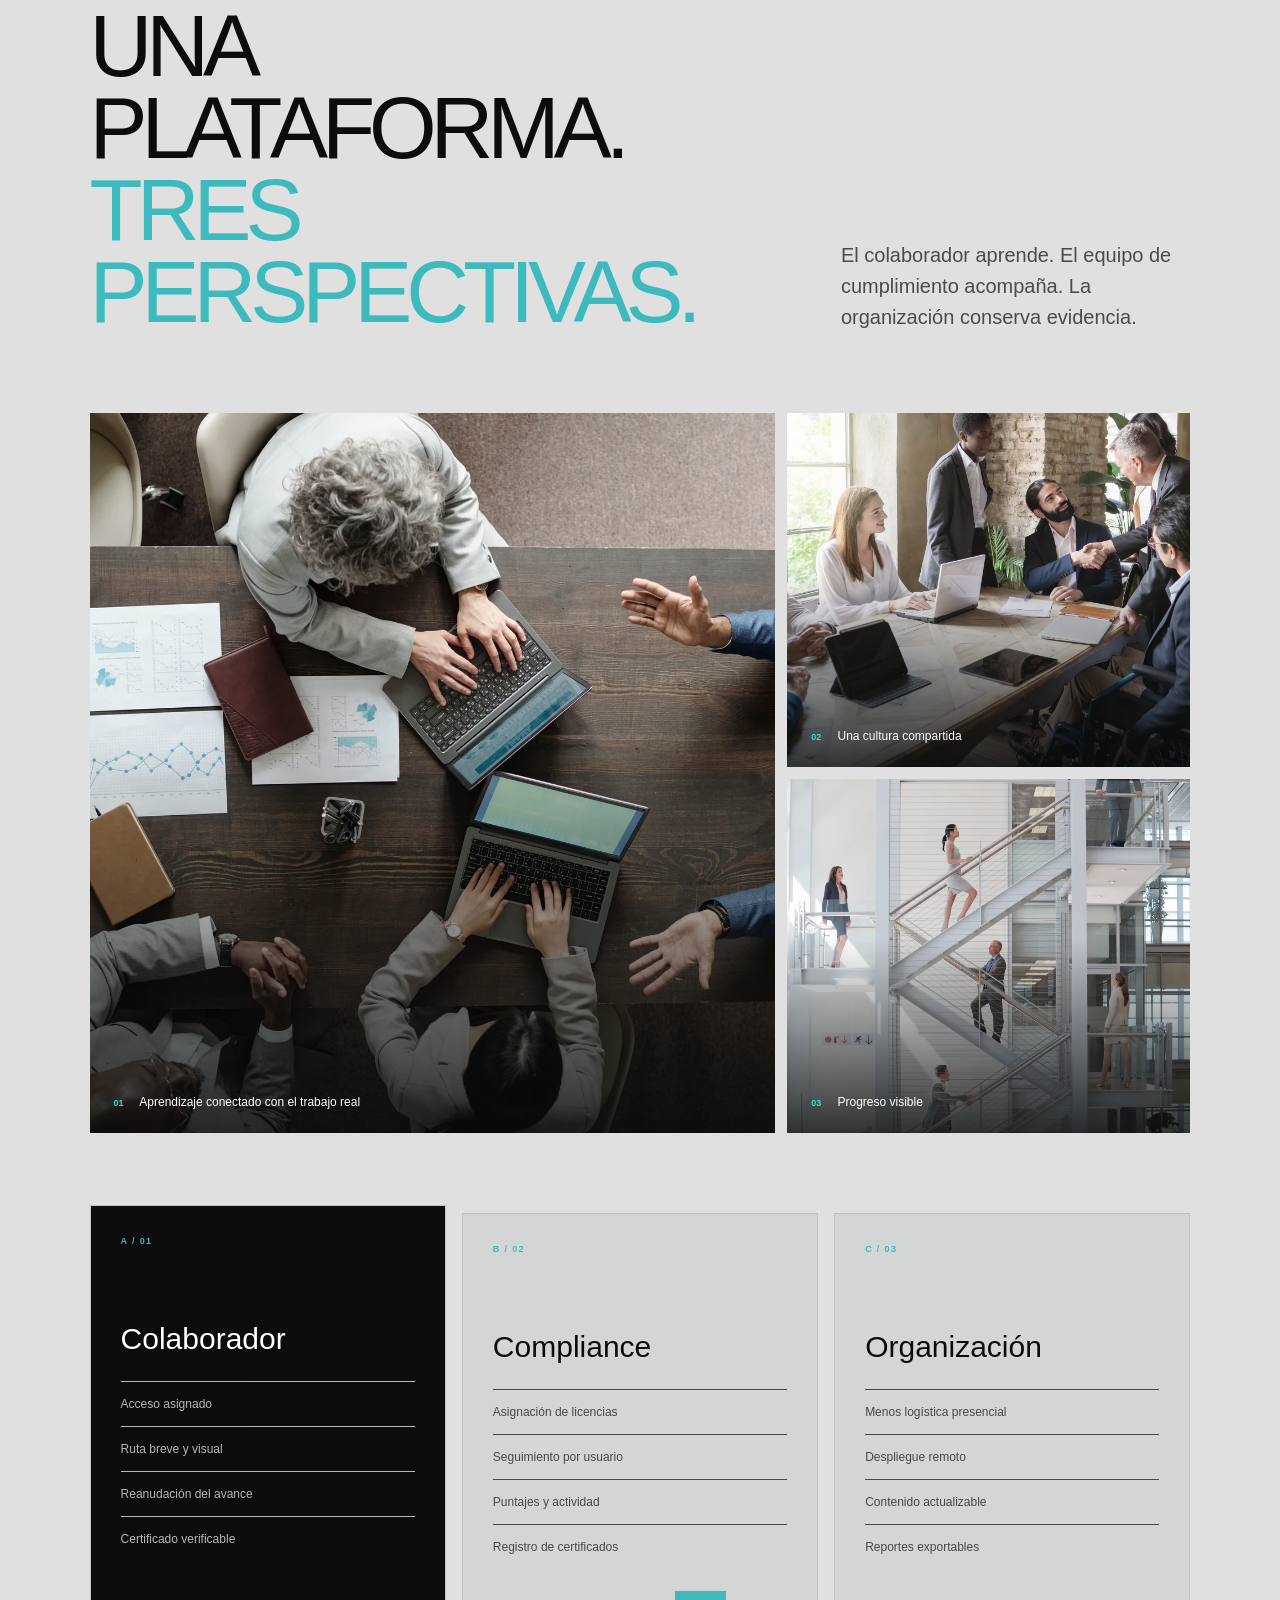
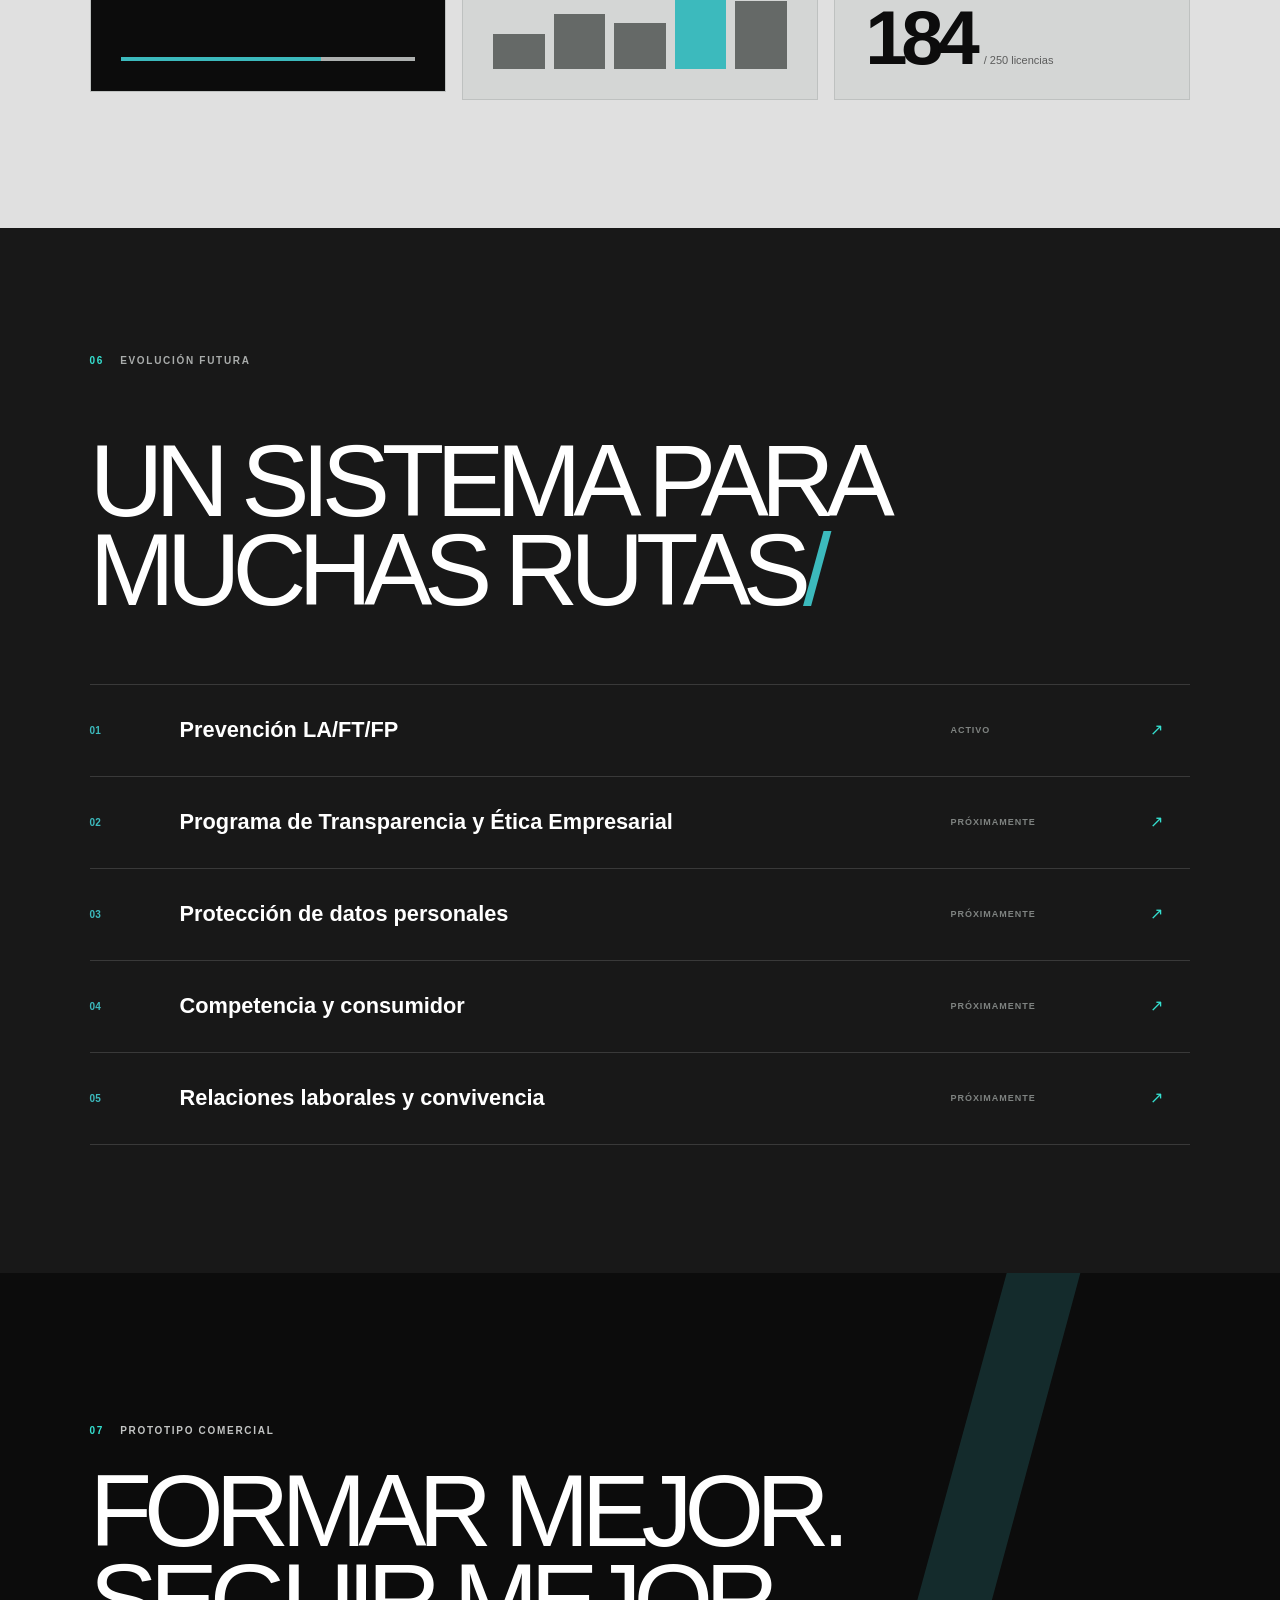
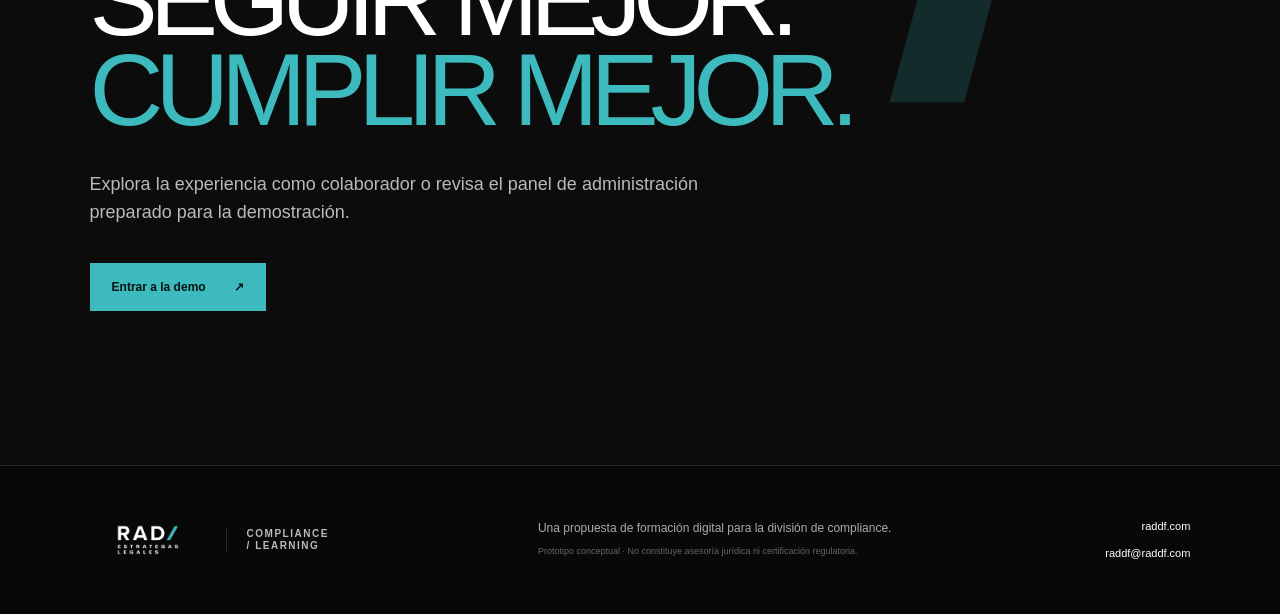
==== commit fee3f33f: "Version RADDF assets with subpath-safe URLs" ====
--- a/raddf/index.html
+++ b/raddf/index.html
@@ -1,5 +1,5 @@
 <!doctype html>
-<html lang="es"><head><meta charset="UTF-8" /><meta name="viewport" content="width=device-width, initial-scale=1.0" /><title>RAD/DF Compliance Learning</title>  <script type="module" crossorigin src="./assets/index-C1-ydl89.js"></script>
-  <link rel="stylesheet" crossorigin href="./assets/index-DUKD0Qyr.css">
+<html lang="es"><head><meta charset="UTF-8" /><meta name="viewport" content="width=device-width, initial-scale=1.0" /><title>RAD/DF Compliance Learning</title>  <script type="module" crossorigin src="./assets/index-C1-ydl89-v2.js"></script>
+  <link rel="stylesheet" crossorigin href="./assets/index-DUKD0Qyr-v2.css">
 </head><body><div id="root"></div></body></html>
 
--- a/raddf/assets/index-DUKD0Qyr-v2.css
+++ b/raddf/assets/index-DUKD0Qyr-v2.css
@@ -0,0 +1 @@
+@layer theme{@theme default{--font-sans: ui-sans-serif, system-ui, sans-serif, "Apple Color Emoji", "Segoe UI Emoji", "Segoe UI Symbol", "Noto Color Emoji"; --font-serif: ui-serif, Georgia, Cambria, "Times New Roman", Times, serif; --font-mono: ui-monospace, SFMono-Regular, Menlo, Monaco, Consolas, "Liberation Mono", "Courier New", monospace; --color-red-50: oklch(97.1% .013 17.38); --color-red-100: oklch(93.6% .032 17.717); --color-red-200: oklch(88.5% .062 18.334); --color-red-300: oklch(80.8% .114 19.571); --color-red-400: oklch(70.4% .191 22.216); --color-red-500: oklch(63.7% .237 25.331); --color-red-600: oklch(57.7% .245 27.325); --color-red-700: oklch(50.5% .213 27.518); --color-red-800: oklch(44.4% .177 26.899); --color-red-900: oklch(39.6% .141 25.723); --color-red-950: oklch(25.8% .092 26.042); --color-orange-50: oklch(98% .016 73.684); --color-orange-100: oklch(95.4% .038 75.164); --color-orange-200: oklch(90.1% .076 70.697); --color-orange-300: oklch(83.7% .128 66.29); --color-orange-400: oklch(75% .183 55.934); --color-orange-500: oklch(70.5% .213 47.604); --color-orange-600: oklch(64.6% .222 41.116); --color-orange-700: oklch(55.3% .195 38.402); --color-orange-800: oklch(47% .157 37.304); --color-orange-900: oklch(40.8% .123 38.172); --color-orange-950: oklch(26.6% .079 36.259); --color-amber-50: oklch(98.7% .022 95.277); --color-amber-100: oklch(96.2% .059 95.617); --color-amber-200: oklch(92.4% .12 95.746); --color-amber-300: oklch(87.9% .169 91.605); --color-amber-400: oklch(82.8% .189 84.429); --color-amber-500: oklch(76.9% .188 70.08); --color-amber-600: oklch(66.6% .179 58.318); --color-amber-700: oklch(55.5% .163 48.998); --color-amber-800: oklch(47.3% .137 46.201); --color-amber-900: oklch(41.4% .112 45.904); --color-amber-950: oklch(27.9% .077 45.635); --color-yellow-50: oklch(98.7% .026 102.212); --color-yellow-100: oklch(97.3% .071 103.193); --color-yellow-200: oklch(94.5% .129 101.54); --color-yellow-300: oklch(90.5% .182 98.111); --color-yellow-400: oklch(85.2% .199 91.936); --color-yellow-500: oklch(79.5% .184 86.047); --color-yellow-600: oklch(68.1% .162 75.834); --color-yellow-700: oklch(55.4% .135 66.442); --color-yellow-800: oklch(47.6% .114 61.907); --color-yellow-900: oklch(42.1% .095 57.708); --color-yellow-950: oklch(28.6% .066 53.813); --color-lime-50: oklch(98.6% .031 120.757); --color-lime-100: oklch(96.7% .067 122.328); --color-lime-200: oklch(93.8% .127 124.321); --color-lime-300: oklch(89.7% .196 126.665); --color-lime-400: oklch(84.1% .238 128.85); --color-lime-500: oklch(76.8% .233 130.85); --color-lime-600: oklch(64.8% .2 131.684); --color-lime-700: oklch(53.2% .157 131.589); --color-lime-800: oklch(45.3% .124 130.933); --color-lime-900: oklch(40.5% .101 131.063); --color-lime-950: oklch(27.4% .072 132.109); --color-green-50: oklch(98.2% .018 155.826); --color-green-100: oklch(96.2% .044 156.743); --color-green-200: oklch(92.5% .084 155.995); --color-green-300: oklch(87.1% .15 154.449); --color-green-400: oklch(79.2% .209 151.711); --color-green-500: oklch(72.3% .219 149.579); --color-green-600: oklch(62.7% .194 149.214); --color-green-700: oklch(52.7% .154 150.069); --color-green-800: oklch(44.8% .119 151.328); --color-green-900: oklch(39.3% .095 152.535); --color-green-950: oklch(26.6% .065 152.934); --color-emerald-50: oklch(97.9% .021 166.113); --color-emerald-100: oklch(95% .052 163.051); --color-emerald-200: oklch(90.5% .093 164.15); --color-emerald-300: oklch(84.5% .143 164.978); --color-emerald-400: oklch(76.5% .177 163.223); --color-emerald-500: oklch(69.6% .17 162.48); --color-emerald-600: oklch(59.6% .145 163.225); --color-emerald-700: oklch(50.8% .118 165.612); --color-emerald-800: oklch(43.2% .095 166.913); --color-emerald-900: oklch(37.8% .077 168.94); --color-emerald-950: oklch(26.2% .051 172.552); --color-teal-50: oklch(98.4% .014 180.72); --color-teal-100: oklch(95.3% .051 180.801); --color-teal-200: oklch(91% .096 180.426); --color-teal-300: oklch(85.5% .138 181.071); --color-teal-400: oklch(77.7% .152 181.912); --color-teal-500: oklch(70.4% .14 182.503); --color-teal-600: oklch(60% .118 184.704); --color-teal-700: oklch(51.1% .096 186.391); --color-teal-800: oklch(43.7% .078 188.216); --color-teal-900: oklch(38.6% .063 188.416); --color-teal-950: oklch(27.7% .046 192.524); --color-cyan-50: oklch(98.4% .019 200.873); --color-cyan-100: oklch(95.6% .045 203.388); --color-cyan-200: oklch(91.7% .08 205.041); --color-cyan-300: oklch(86.5% .127 207.078); --color-cyan-400: oklch(78.9% .154 211.53); --color-cyan-500: oklch(71.5% .143 215.221); --color-cyan-600: oklch(60.9% .126 221.723); --color-cyan-700: oklch(52% .105 223.128); --color-cyan-800: oklch(45% .085 224.283); --color-cyan-900: oklch(39.8% .07 227.392); --color-cyan-950: oklch(30.2% .056 229.695); --color-sky-50: oklch(97.7% .013 236.62); --color-sky-100: oklch(95.1% .026 236.824); --color-sky-200: oklch(90.1% .058 230.902); --color-sky-300: oklch(82.8% .111 230.318); --color-sky-400: oklch(74.6% .16 232.661); --color-sky-500: oklch(68.5% .169 237.323); --color-sky-600: oklch(58.8% .158 241.966); --color-sky-700: oklch(50% .134 242.749); --color-sky-800: oklch(44.3% .11 240.79); --color-sky-900: oklch(39.1% .09 240.876); --color-sky-950: oklch(29.3% .066 243.157); --color-blue-50: oklch(97% .014 254.604); --color-blue-100: oklch(93.2% .032 255.585); --color-blue-200: oklch(88.2% .059 254.128); --color-blue-300: oklch(80.9% .105 251.813); --color-blue-400: oklch(70.7% .165 254.624); --color-blue-500: oklch(62.3% .214 259.815); --color-blue-600: oklch(54.6% .245 262.881); --color-blue-700: oklch(48.8% .243 264.376); --color-blue-800: oklch(42.4% .199 265.638); --color-blue-900: oklch(37.9% .146 265.522); --color-blue-950: oklch(28.2% .091 267.935); --color-indigo-50: oklch(96.2% .018 272.314); --color-indigo-100: oklch(93% .034 272.788); --color-indigo-200: oklch(87% .065 274.039); --color-indigo-300: oklch(78.5% .115 274.713); --color-indigo-400: oklch(67.3% .182 276.935); --color-indigo-500: oklch(58.5% .233 277.117); --color-indigo-600: oklch(51.1% .262 276.966); --color-indigo-700: oklch(45.7% .24 277.023); --color-indigo-800: oklch(39.8% .195 277.366); --color-indigo-900: oklch(35.9% .144 278.697); --color-indigo-950: oklch(25.7% .09 281.288); --color-violet-50: oklch(96.9% .016 293.756); --color-violet-100: oklch(94.3% .029 294.588); --color-violet-200: oklch(89.4% .057 293.283); --color-violet-300: oklch(81.1% .111 293.571); --color-violet-400: oklch(70.2% .183 293.541); --color-violet-500: oklch(60.6% .25 292.717); --color-violet-600: oklch(54.1% .281 293.009); --color-violet-700: oklch(49.1% .27 292.581); --color-violet-800: oklch(43.2% .232 292.759); --color-violet-900: oklch(38% .189 293.745); --color-violet-950: oklch(28.3% .141 291.089); --color-purple-50: oklch(97.7% .014 308.299); --color-purple-100: oklch(94.6% .033 307.174); --color-purple-200: oklch(90.2% .063 306.703); --color-purple-300: oklch(82.7% .119 306.383); --color-purple-400: oklch(71.4% .203 305.504); --color-purple-500: oklch(62.7% .265 303.9); --color-purple-600: oklch(55.8% .288 302.321); --color-purple-700: oklch(49.6% .265 301.924); --color-purple-800: oklch(43.8% .218 303.724); --color-purple-900: oklch(38.1% .176 304.987); --color-purple-950: oklch(29.1% .149 302.717); --color-fuchsia-50: oklch(97.7% .017 320.058); --color-fuchsia-100: oklch(95.2% .037 318.852); --color-fuchsia-200: oklch(90.3% .076 319.62); --color-fuchsia-300: oklch(83.3% .145 321.434); --color-fuchsia-400: oklch(74% .238 322.16); --color-fuchsia-500: oklch(66.7% .295 322.15); --color-fuchsia-600: oklch(59.1% .293 322.896); --color-fuchsia-700: oklch(51.8% .253 323.949); --color-fuchsia-800: oklch(45.2% .211 324.591); --color-fuchsia-900: oklch(40.1% .17 325.612); --color-fuchsia-950: oklch(29.3% .136 325.661); --color-pink-50: oklch(97.1% .014 343.198); --color-pink-100: oklch(94.8% .028 342.258); --color-pink-200: oklch(89.9% .061 343.231); --color-pink-300: oklch(82.3% .12 346.018); --color-pink-400: oklch(71.8% .202 349.761); --color-pink-500: oklch(65.6% .241 354.308); --color-pink-600: oklch(59.2% .249 .584); --color-pink-700: oklch(52.5% .223 3.958); --color-pink-800: oklch(45.9% .187 3.815); --color-pink-900: oklch(40.8% .153 2.432); --color-pink-950: oklch(28.4% .109 3.907); --color-rose-50: oklch(96.9% .015 12.422); --color-rose-100: oklch(94.1% .03 12.58); --color-rose-200: oklch(89.2% .058 10.001); --color-rose-300: oklch(81% .117 11.638); --color-rose-400: oklch(71.2% .194 13.428); --color-rose-500: oklch(64.5% .246 16.439); --color-rose-600: oklch(58.6% .253 17.585); --color-rose-700: oklch(51.4% .222 16.935); --color-rose-800: oklch(45.5% .188 13.697); --color-rose-900: oklch(41% .159 10.272); --color-rose-950: oklch(27.1% .105 12.094); --color-slate-50: oklch(98.4% .003 247.858); --color-slate-100: oklch(96.8% .007 247.896); --color-slate-200: oklch(92.9% .013 255.508); --color-slate-300: oklch(86.9% .022 252.894); --color-slate-400: oklch(70.4% .04 256.788); --color-slate-500: oklch(55.4% .046 257.417); --color-slate-600: oklch(44.6% .043 257.281); --color-slate-700: oklch(37.2% .044 257.287); --color-slate-800: oklch(27.9% .041 260.031); --color-slate-900: oklch(20.8% .042 265.755); --color-slate-950: oklch(12.9% .042 264.695); --color-gray-50: oklch(98.5% .002 247.839); --color-gray-100: oklch(96.7% .003 264.542); --color-gray-200: oklch(92.8% .006 264.531); --color-gray-300: oklch(87.2% .01 258.338); --color-gray-400: oklch(70.7% .022 261.325); --color-gray-500: oklch(55.1% .027 264.364); --color-gray-600: oklch(44.6% .03 256.802); --color-gray-700: oklch(37.3% .034 259.733); --color-gray-800: oklch(27.8% .033 256.848); --color-gray-900: oklch(21% .034 264.665); --color-gray-950: oklch(13% .028 261.692); --color-zinc-50: oklch(98.5% 0 0); --color-zinc-100: oklch(96.7% .001 286.375); --color-zinc-200: oklch(92% .004 286.32); --color-zinc-300: oklch(87.1% .006 286.286); --color-zinc-400: oklch(70.5% .015 286.067); --color-zinc-500: oklch(55.2% .016 285.938); --color-zinc-600: oklch(44.2% .017 285.786); --color-zinc-700: oklch(37% .013 285.805); --color-zinc-800: oklch(27.4% .006 286.033); --color-zinc-900: oklch(21% .006 285.885); --color-zinc-950: oklch(14.1% .005 285.823); --color-neutral-50: oklch(98.5% 0 0); --color-neutral-100: oklch(97% 0 0); --color-neutral-200: oklch(92.2% 0 0); --color-neutral-300: oklch(87% 0 0); --color-neutral-400: oklch(70.8% 0 0); --color-neutral-500: oklch(55.6% 0 0); --color-neutral-600: oklch(43.9% 0 0); --color-neutral-700: oklch(37.1% 0 0); --color-neutral-800: oklch(26.9% 0 0); --color-neutral-900: oklch(20.5% 0 0); --color-neutral-950: oklch(14.5% 0 0); --color-stone-50: oklch(98.5% .001 106.423); --color-stone-100: oklch(97% .001 106.424); --color-stone-200: oklch(92.3% .003 48.717); --color-stone-300: oklch(86.9% .005 56.366); --color-stone-400: oklch(70.9% .01 56.259); --color-stone-500: oklch(55.3% .013 58.071); --color-stone-600: oklch(44.4% .011 73.639); --color-stone-700: oklch(37.4% .01 67.558); --color-stone-800: oklch(26.8% .007 34.298); --color-stone-900: oklch(21.6% .006 56.043); --color-stone-950: oklch(14.7% .004 49.25); --color-mauve-50: oklch(98.5% 0 0); --color-mauve-100: oklch(96% .003 325.6); --color-mauve-200: oklch(92.2% .005 325.62); --color-mauve-300: oklch(86.5% .012 325.68); --color-mauve-400: oklch(71.1% .019 323.02); --color-mauve-500: oklch(54.2% .034 322.5); --color-mauve-600: oklch(43.5% .029 321.78); --color-mauve-700: oklch(36.4% .029 323.89); --color-mauve-800: oklch(26.3% .024 320.12); --color-mauve-900: oklch(21.2% .019 322.12); --color-mauve-950: oklch(14.5% .008 326); --color-olive-50: oklch(98.8% .003 106.5); --color-olive-100: oklch(96.6% .005 106.5); --color-olive-200: oklch(93% .007 106.5); --color-olive-300: oklch(88% .011 106.6); --color-olive-400: oklch(73.7% .021 106.9); --color-olive-500: oklch(58% .031 107.3); --color-olive-600: oklch(46.6% .025 107.3); --color-olive-700: oklch(39.4% .023 107.4); --color-olive-800: oklch(28.6% .016 107.4); --color-olive-900: oklch(22.8% .013 107.4); --color-olive-950: oklch(15.3% .006 107.1); --color-mist-50: oklch(98.7% .002 197.1); --color-mist-100: oklch(96.3% .002 197.1); --color-mist-200: oklch(92.5% .005 214.3); --color-mist-300: oklch(87.2% .007 219.6); --color-mist-400: oklch(72.3% .014 214.4); --color-mist-500: oklch(56% .021 213.5); --color-mist-600: oklch(45% .017 213.2); --color-mist-700: oklch(37.8% .015 216); --color-mist-800: oklch(27.5% .011 216.9); --color-mist-900: oklch(21.8% .008 223.9); --color-mist-950: oklch(14.8% .004 228.8); --color-taupe-50: oklch(98.6% .002 67.8); --color-taupe-100: oklch(96% .002 17.2); --color-taupe-200: oklch(92.2% .005 34.3); --color-taupe-300: oklch(86.8% .007 39.5); --color-taupe-400: oklch(71.4% .014 41.2); --color-taupe-500: oklch(54.7% .021 43.1); --color-taupe-600: oklch(43.8% .017 39.3); --color-taupe-700: oklch(36.7% .016 35.7); --color-taupe-800: oklch(26.8% .011 36.5); --color-taupe-900: oklch(21.4% .009 43.1); --color-taupe-950: oklch(14.7% .004 49.3); --color-black: #000; --color-white: #fff; --spacing: .25rem; --breakpoint-sm: 40rem; --breakpoint-md: 48rem; --breakpoint-lg: 64rem; --breakpoint-xl: 80rem; --breakpoint-2xl: 96rem; --container-3xs: 16rem; --container-2xs: 18rem; --container-xs: 20rem; --container-sm: 24rem; --container-md: 28rem; --container-lg: 32rem; --container-xl: 36rem; --container-2xl: 42rem; --container-3xl: 48rem; --container-4xl: 56rem; --container-5xl: 64rem; --container-6xl: 72rem; --container-7xl: 80rem; --text-xs: .75rem; --text-xs--line-height: calc(1 / .75); --text-sm: .875rem; --text-sm--line-height: calc(1.25 / .875); --text-base: 1rem; --text-base--line-height: calc(1.5 / 1); --text-lg: 1.125rem; --text-lg--line-height: calc(1.75 / 1.125); --text-xl: 1.25rem; --text-xl--line-height: calc(1.75 / 1.25); --text-2xl: 1.5rem; --text-2xl--line-height: calc(2 / 1.5); --text-3xl: 1.875rem; --text-3xl--line-height: calc(2.25 / 1.875); --text-4xl: 2.25rem; --text-4xl--line-height: calc(2.5 / 2.25); --text-5xl: 3rem; --text-5xl--line-height: 1; --text-6xl: 3.75rem; --text-6xl--line-height: 1; --text-7xl: 4.5rem; --text-7xl--line-height: 1; --text-8xl: 6rem; --text-8xl--line-height: 1; --text-9xl: 8rem; --text-9xl--line-height: 1; --font-weight-thin: 100; --font-weight-extralight: 200; --font-weight-light: 300; --font-weight-normal: 400; --font-weight-medium: 500; --font-weight-semibold: 600; --font-weight-bold: 700; --font-weight-extrabold: 800; --font-weight-black: 900; --tracking-tighter: -.05em; --tracking-tight: -.025em; --tracking-normal: 0em; --tracking-wide: .025em; --tracking-wider: .05em; --tracking-widest: .1em; --leading-tight: 1.25; --leading-snug: 1.375; --leading-normal: 1.5; --leading-relaxed: 1.625; --leading-loose: 2; --radius-xs: .125rem; --radius-sm: .25rem; --radius-md: .375rem; --radius-lg: .5rem; --radius-xl: .75rem; --radius-2xl: 1rem; --radius-3xl: 1.5rem; --radius-4xl: 2rem; --shadow-2xs: 0 1px #0000000d; --shadow-xs: 0 1px 2px 0 #0000000d; --shadow-sm: 0 1px 3px 0 #0000001a, 0 1px 2px -1px #0000001a; --shadow-md: 0 4px 6px -1px #0000001a, 0 2px 4px -2px #0000001a; --shadow-lg: 0 10px 15px -3px #0000001a, 0 4px 6px -4px #0000001a; --shadow-xl: 0 20px 25px -5px #0000001a, 0 8px 10px -6px #0000001a; --shadow-2xl: 0 25px 50px -12px #00000040; --inset-shadow-2xs: inset 0 1px #0000000d; --inset-shadow-xs: inset 0 1px 1px #0000000d; --inset-shadow-sm: inset 0 2px 4px #0000000d; --drop-shadow-xs: 0 1px 1px #0000000d; --drop-shadow-sm: 0 1px 2px #00000026; --drop-shadow-md: 0 3px 3px #0000001f; --drop-shadow-lg: 0 4px 4px #00000026; --drop-shadow-xl: 0 9px 7px #0000001a; --drop-shadow-2xl: 0 25px 25px #00000026; --text-shadow-2xs: 0px 1px 0px #00000026; --text-shadow-xs: 0px 1px 1px #0003; --text-shadow-sm: 0px 1px 0px #00000013, 0px 1px 1px #00000013, 0px 2px 2px #00000013; --text-shadow-md: 0px 1px 1px #0000001a, 0px 1px 2px #0000001a, 0px 2px 4px #0000001a; --text-shadow-lg: 0px 1px 2px #0000001a, 0px 3px 2px #0000001a, 0px 4px 8px #0000001a; --ease-in: cubic-bezier(.4, 0, 1, 1); --ease-out: cubic-bezier(0, 0, .2, 1); --ease-in-out: cubic-bezier(.4, 0, .2, 1); --animate-spin: spin 1s linear infinite; --animate-ping: ping 1s cubic-bezier(0, 0, .2, 1) infinite; --animate-pulse: pulse 2s cubic-bezier(.4, 0, .6, 1) infinite; --animate-bounce: bounce 1s infinite; @keyframes spin { to { transform: rotate(360deg); } } @keyframes ping { 75%, 100% { transform: scale(2); opacity: 0; } } @keyframes pulse { 50% { opacity: .5; } } @keyframes bounce { 0%, 100% { transform: translateY(-25%); animation-timing-function: cubic-bezier(.8, 0, 1, 1); } 50% { transform: none; animation-timing-function: cubic-bezier(0, 0, .2, 1); } } --blur-xs: 4px; --blur-sm: 8px; --blur-md: 12px; --blur-lg: 16px; --blur-xl: 24px; --blur-2xl: 40px; --blur-3xl: 64px; --perspective-dramatic: 100px; --perspective-near: 300px; --perspective-normal: 500px; --perspective-midrange: 800px; --perspective-distant: 1200px; --aspect-video: 16 / 9; --default-transition-duration: .15s; --default-transition-timing-function: cubic-bezier(.4, 0, .2, 1); --default-font-family: --theme(--font-sans, initial); --default-font-feature-settings: --theme(--font-sans--font-feature-settings, initial); --default-font-variation-settings: --theme(--font-sans--font-variation-settings, initial); --default-mono-font-family: --theme(--font-mono, initial); --default-mono-font-feature-settings: --theme(--font-mono--font-feature-settings, initial); --default-mono-font-variation-settings: --theme(--font-mono--font-variation-settings, initial);}@theme default inline reference{--blur: 8px; --shadow: 0 1px 3px 0 #0000001a, 0 1px 2px -1px #0000001a; --shadow-inner: inset 0 2px 4px 0 #0000000d; --drop-shadow: 0 1px 2px #0000001a, 0 1px 1px #0000000f; --radius: .25rem; --max-width-prose: 65ch;}}@layer base{*,:after,:before,::backdrop{box-sizing:border-box;border:0 solid;margin:0;padding:0}::file-selector-button{box-sizing:border-box;border:0 solid;margin:0;padding:0}html,:host{-webkit-text-size-adjust:100%;tab-size:4;line-height:1.5;font-family:--theme(--default-font-family, ui-sans-serif, system-ui, sans-serif, "Apple Color Emoji", "Segoe UI Emoji", "Segoe UI Symbol", "Noto Color Emoji");font-feature-settings:--theme(--default-font-feature-settings, normal);font-variation-settings:--theme(--default-font-variation-settings, normal);-webkit-tap-highlight-color:transparent}hr{height:0;color:inherit;border-top-width:1px}abbr:where([title]){-webkit-text-decoration:underline dotted;text-decoration:underline dotted}h1,h2,h3,h4,h5,h6{font-size:inherit;font-weight:inherit}a{color:inherit;-webkit-text-decoration:inherit;-webkit-text-decoration:inherit;text-decoration:inherit}b,strong{font-weight:bolder}code,kbd,samp,pre{font-family:--theme(--default-mono-font-family, ui-monospace, SFMono-Regular, Menlo, Monaco, Consolas, "Liberation Mono", "Courier New", monospace);font-feature-settings:--theme(--default-mono-font-feature-settings, normal);font-variation-settings:--theme(--default-mono-font-variation-settings, normal);font-size:1em}small{font-size:80%}sub,sup{vertical-align:baseline;font-size:75%;line-height:0;position:relative}sub{bottom:-.25em}sup{top:-.5em}table{text-indent:0;border-color:inherit;border-collapse:collapse}:-moz-focusring{outline:auto}progress{vertical-align:baseline}summary{display:list-item}ol,ul,menu{list-style:none}img,svg,video,canvas,audio,iframe,embed,object{vertical-align:middle;display:block}img,video{max-width:100%;height:auto}button,input,select,optgroup,textarea{font:inherit;font-feature-settings:inherit;font-variation-settings:inherit;letter-spacing:inherit;color:inherit;opacity:1;background-color:#0000;border-radius:0}::file-selector-button{font:inherit;font-feature-settings:inherit;font-variation-settings:inherit;letter-spacing:inherit;color:inherit;opacity:1;background-color:#0000;border-radius:0}:where(select:is([multiple],[size])) optgroup{font-weight:bolder}:where(select:is([multiple],[size])) optgroup option{padding-inline-start:20px}::file-selector-button{margin-inline-end:4px}::placeholder{opacity:1}@supports (not ((-webkit-appearance:-apple-pay-button))) or (contain-intrinsic-size:1px){::placeholder{color:color-mix(in oklab, currentcolor 50%, transparent)}}textarea{resize:vertical}::-webkit-search-decoration{-webkit-appearance:none}::-webkit-date-and-time-value{min-height:1lh;text-align:inherit}::-webkit-datetime-edit{display:inline-flex}::-webkit-datetime-edit-fields-wrapper{padding:0}::-webkit-datetime-edit{padding-block:0}::-webkit-datetime-edit-year-field{padding-block:0}::-webkit-datetime-edit-month-field{padding-block:0}::-webkit-datetime-edit-day-field{padding-block:0}::-webkit-datetime-edit-hour-field{padding-block:0}::-webkit-datetime-edit-minute-field{padding-block:0}::-webkit-datetime-edit-second-field{padding-block:0}::-webkit-datetime-edit-millisecond-field{padding-block:0}::-webkit-datetime-edit-meridiem-field{padding-block:0}::-webkit-calendar-picker-indicator{line-height:1}:-moz-ui-invalid{box-shadow:none}button,input:where([type=button],[type=reset],[type=submit]){appearance:button}::file-selector-button{appearance:button}::-webkit-inner-spin-button{height:auto}::-webkit-outer-spin-button{height:auto}[hidden]:where(:not([hidden=until-found])){display:none!important}}@layer components;@layer utilities{@tailwind utilities;}@font-face{font-family:Montserrat;src:url(.../fonts/montserrat-latin.woff2)format("woff2");font-style:normal;font-weight:100 900;font-display:swap}@font-face{font-family:DM Sans;src:url(.../fonts/dm-sans-latin.woff2)format("woff2");font-style:normal;font-weight:100 900;font-display:swap}:root{--ink:#0c0c0c;--coal:#181818;--surface:#202020;--graphite:#292929;--white:#fff;--paper:#e0e0e0;--muted:#a7aaa9;--accent:#3cbabd;--accent-bright:#35e0d0;--line:#ffffff24;--ease:cubic-bezier(.2, .8, .2, 1)}*{box-sizing:border-box}html{scroll-behavior:smooth;background:var(--ink)}body{background:var(--ink);color:var(--white);margin:0;font-family:Montserrat,Arial,sans-serif}button,input,select{font:inherit}button,a{-webkit-tap-highlight-color:transparent}button{color:inherit}a{color:inherit;text-decoration:none}button:focus-visible,a:focus-visible,input:focus-visible,select:focus-visible,summary:focus-visible{outline:2px solid var(--accent-bright);outline-offset:4px}::selection{background:var(--accent);color:var(--ink)}.site-shell{min-height:100vh;overflow:clip}.prototype-badge{z-index:80;background:var(--accent);color:var(--ink);letter-spacing:.16em;writing-mode:vertical-rl;padding:8px 15px;font:700 10px/1 DM Sans,sans-serif;position:fixed;bottom:28px;right:0;transform:rotate(180deg)}.topbar{z-index:70;border-bottom:1px solid var(--line);-webkit-backdrop-filter:blur(16px);backdrop-filter:blur(16px);background:#0c0c0ce0;justify-content:space-between;align-items:center;height:88px;padding:0 4vw;display:flex;position:fixed;inset:0 0 auto}.logo-button{cursor:pointer;text-align:left;background:0 0;border:0;align-items:center;gap:20px;padding:0;display:flex}.logo-button img{object-fit:contain;width:116px;height:48px}.logo-button span{border-left:1px solid var(--line);letter-spacing:.15em;color:#b9bcbb;max-width:104px;padding-left:20px;font:700 10px/1.2 DM Sans,sans-serif}.logo-button.compact img{width:92px}.topbar nav{align-items:center;gap:clamp(18px,2.8vw,46px);display:flex}.topbar nav a{color:#d9dbda;font-size:12px;font-weight:600;transition:color .2s}.topbar nav a:hover{color:var(--accent-bright)}.nav-login,.primary-button{background:var(--accent);color:#071211;cursor:pointer;min-height:48px;transition:transform .24s var(--ease), background .24s var(--ease);border:0;justify-content:center;align-items:center;gap:28px;padding:0 22px;font-size:12px;font-weight:700;display:inline-flex}.nav-login:hover,.primary-button:hover{background:var(--accent-bright);transform:translateY(-2px)}.primary-button:disabled{opacity:.38;cursor:not-allowed;transform:none}.primary-button.full{width:100%}.secondary-button{cursor:pointer;min-height:48px;color:var(--white);background:0 0;border:1px solid #ffffff57;justify-content:center;align-items:center;padding:0 20px;font-size:12px;font-weight:600;transition:border .2s,color .2s;display:inline-flex}.secondary-button:hover{border-color:var(--accent);color:var(--accent-bright)}.secondary-button.dark{color:var(--ink);border-color:#0c0c0c52}.secondary-button:disabled{opacity:.35;cursor:not-allowed}.session-nav{align-items:center;gap:12px;display:flex}.text-button,.icon-button,.profile-chip{cursor:pointer;background:0 0;border:0}.text-button{color:#b8bbba;font-size:11px;font-weight:600}.profile-chip{background:var(--surface);border:1px solid var(--line);align-items:center;gap:10px;padding:6px 12px 6px 6px;display:flex}.profile-chip>span{background:var(--accent);width:34px;height:34px;color:var(--ink);place-items:center;font:700 11px DM Sans,sans-serif;display:grid}.profile-chip strong{font-size:11px}.icon-button{border:1px solid var(--line);width:44px;height:44px;transform:rotate(90deg)}.hero{background:linear-gradient(90deg, #0c0c0cf5, #0c0c0cad), url(.../media/learning-progress.webp) center / cover, var(--ink);grid-template-columns:minmax(0,1.45fr) minmax(300px,.55fr);align-items:center;gap:8vw;min-height:100svh;padding:150px 7vw 54px;display:grid;position:relative;overflow:hidden}.hero-video{object-fit:cover;object-position:center;pointer-events:none;width:100%;height:100%;position:absolute;inset:0}.hero-video-overlay{z-index:1;pointer-events:none;background:linear-gradient(90deg,#050909f5 0%,#050909db 46%,#0509098a 100%),linear-gradient(#0c0c0c38,#0c0c0cc7);position:absolute;inset:0}.hero-grid,.auth-grid,.video-grid,.certificate-grid{pointer-events:none;background-image:linear-gradient(#ffffff0e 1px,#0000 1px),linear-gradient(90deg,#ffffff0e 1px,#0000 1px);background-size:9vw 9vw;position:absolute;inset:0;-webkit-mask-image:linear-gradient(#000,#0000 95%);mask-image:linear-gradient(#000,#0000 95%)}.hero .hero-grid{z-index:1}.hero-slash{z-index:1;color:var(--accent);opacity:.78;filter:drop-shadow(0 0 42px #3cbabd1f);font:100 112vh/.8 Montserrat,sans-serif;position:absolute;top:-14%;right:27%;transform:rotate(8deg)}.hero-copy{z-index:2;min-width:0;max-width:870px;position:relative}.eyebrow,.section-label{letter-spacing:.17em;text-transform:uppercase;color:#c3c5c4;align-items:center;gap:16px;margin:0 0 30px;font:700 10px/1 DM Sans,sans-serif;display:flex}.eyebrow span,.section-label span{color:var(--accent-bright)}.hero h1,.auth-copy h1,.dashboard-hero h1,.admin-hero h1{letter-spacing:-.075em;text-transform:uppercase;margin:0;font-size:clamp(58px,8vw,132px);font-weight:650;line-height:.84}h1 em,h2 em{color:var(--accent);font-style:normal}.hero-intro{color:#c8cbca;max-width:610px;margin:38px 0 0 17%;font-size:clamp(16px,1.4vw,21px);line-height:1.55}.hero-actions{gap:12px;margin:34px 0 0 17%;display:flex}.hero-console{z-index:2;-webkit-backdrop-filter:blur(12px);backdrop-filter:blur(12px);background:#1b1b1be0;border:1px solid #ffffff2e;align-self:end;margin-bottom:14vh;padding:28px;box-shadow:0 28px 90px #00000061}.console-head{color:#aeb1b0;letter-spacing:.12em;align-items:center;gap:8px;font:700 9px DM Sans,sans-serif;display:flex}.console-head b{color:var(--accent-bright);margin-left:auto}.live-dot{background:var(--accent-bright);border-radius:50%;width:7px;height:7px;animation:2.2s infinite pulse;display:inline-block;box-shadow:0 0 0 5px #35e0d014}@keyframes pulse{50%{box-shadow:0 0 0 9px #35e0d000}}.console-number{letter-spacing:-.09em;margin-top:55px;font:600 clamp(90px,11vw,172px)/.86 DM Sans,sans-serif}.hero-console>p{color:#bfc2c1;font-size:13px;line-height:1.5}.console-line{background:#333;height:3px;margin:22px 0}.console-line span,.linear-progress span,.mini-progress span,.sidebar-progress span,.video-progress span{background:var(--accent);height:100%;display:block}.console-metrics{color:#8c908f;text-transform:uppercase;letter-spacing:.08em;justify-content:space-between;gap:12px;font-size:9px;display:flex}.console-metrics b{color:#fff;margin-bottom:4px;font:700 19px DM Sans,sans-serif;display:block}.hero-foot{z-index:3;color:#797d7b;letter-spacing:.17em;justify-content:space-between;font:600 9px DM Sans,sans-serif;display:flex;position:absolute;bottom:26px;left:4vw;right:4vw}.ticker{border-top:1px solid var(--line);border-bottom:1px solid var(--line);background:var(--coal);padding:16px 0;overflow:hidden}.ticker div{letter-spacing:.13em;color:#9fa2a1;width:max-content;font:700 11px DM Sans,sans-serif;animation:24s linear infinite ticker}.ticker i{color:var(--accent);padding:0 28px;font-style:normal}@keyframes ticker{to{transform:translate(-40%)}}.light-section{background:var(--paper);color:var(--ink);padding:clamp(90px,10vw,160px) 7vw}.light-section .section-label{color:#5e6260}.value-heading{grid-template-columns:1fr 1fr;align-items:start;gap:10vw;display:grid}.value-heading h2,.experience-intro h2{letter-spacing:-.07em;text-transform:uppercase;margin:0;font-size:clamp(48px,6.8vw,104px);line-height:.94}.value-heading>div{max-width:660px;padding-top:12px}.value-heading p{color:#4b4e4d;line-height:1.75}.value-heading .large-copy{color:var(--ink);margin-top:0;font-size:clamp(19px,2vw,28px);line-height:1.42}.benefit-grid{border-top:1px solid #b9bcbb;border-left:1px solid #b9bcbb;grid-template-columns:repeat(4,1fr);margin-top:100px;display:grid}.benefit-card{min-height:330px;transition:background .3s var(--ease), color .3s;border-bottom:1px solid #b9bcbb;border-right:1px solid #b9bcbb;flex-direction:column;padding:28px;display:flex}.benefit-card:hover{background:var(--ink);color:#fff}.benefit-card>span{color:var(--accent);font:700 11px DM Sans,sans-serif}.benefit-card h3{margin:auto 0 18px;font-size:21px}.benefit-card p{color:#585c5a;margin:0;font-size:13px;line-height:1.62}.benefit-card:hover p{color:#bfc2c1}.regulatory-section{color:#fff;background:#101212;padding:clamp(90px,10vw,160px) 7vw;overflow:hidden}.regulatory-hero{grid-template-columns:1fr .9fr;align-items:center;gap:7vw;display:grid}.regulatory-copy h2{letter-spacing:-.075em;text-transform:uppercase;max-width:790px;margin:0;font-size:clamp(54px,7.2vw,112px);line-height:.88}.regulatory-lead{color:#b9bcbb;max-width:680px;margin:34px 0;font-size:clamp(17px,1.65vw,22px);line-height:1.62}.evidence-list{border-top:1px solid var(--line);grid-template-columns:1fr 1fr;display:grid}.evidence-list span{border-bottom:1px solid var(--line);color:#c3c6c5;align-items:center;gap:12px;min-height:58px;padding:12px 14px 12px 0;font-size:11px;line-height:1.4;display:flex}.evidence-list span:before{content:"✓";background:var(--accent);width:22px;height:22px;color:var(--ink);flex:0 0 22px;place-items:center;font:800 10px DM Sans,sans-serif;display:grid}.regulatory-visual{background:#202424;min-height:650px;margin:0;position:relative;overflow:hidden}.regulatory-visual>img:first-child{object-fit:cover;filter:saturate(.75)contrast(1.06);width:100%;height:100%;position:absolute;inset:0}.regulatory-visual:after{content:"";background:linear-gradient(#0000 45%,#060a0adb);position:absolute;inset:0}.regulatory-visual .evidence-inset{z-index:2;object-fit:cover;border:8px solid #101212;width:55%;height:38%;position:absolute;bottom:64px;right:0}.regulatory-visual figcaption{z-index:3;color:#c8cbca;letter-spacing:.08em;text-transform:uppercase;font:600 9px/1.5 DM Sans,sans-serif;position:absolute;bottom:26px;left:28px;right:58%}.regulator-grid{border-top:1px solid var(--line);border-left:1px solid var(--line);grid-template-columns:repeat(4,1fr);margin-top:90px;display:grid}.regulator-grid article{border-right:1px solid var(--line);border-bottom:1px solid var(--line);min-height:420px;transition:transform .3s var(--ease), background .3s;background:#151818;flex-direction:column;padding:28px;display:flex}.regulator-grid article:hover{background:#1a1f1f;transform:translateY(-8px)}.regulator-grid article>span{color:var(--accent-bright);letter-spacing:.13em;font:700 9px DM Sans,sans-serif}.regulator-grid h3{letter-spacing:-.035em;margin:72px 0 18px;font-size:29px}.regulator-grid p{color:#989d9b;margin:0;font-size:12px;line-height:1.65}.regulator-grid a{color:var(--accent-bright);letter-spacing:.08em;text-transform:uppercase;margin-top:auto;padding-top:24px;font:700 9px DM Sans,sans-serif}.regulatory-caveat{border-left:3px solid var(--accent);background:#3cbabd12;grid-template-columns:280px 1fr;gap:40px;max-width:1160px;margin-top:35px;padding:26px 28px;display:grid}.regulatory-caveat strong{text-transform:uppercase;font-size:13px;line-height:1.5}.regulatory-caveat p{color:#aeb2b0;margin:0;font-size:12px;line-height:1.7}.course-feature{background:radial-gradient(circle at 75% 44%, #3cbabd1a, transparent 28%), var(--ink);min-height:850px;padding:clamp(90px,10vw,160px) 7vw;position:relative;overflow:hidden}.section-label.inverse{color:#a9acab}.course-feature-grid{z-index:2;grid-template-columns:1.15fr .85fr;align-items:end;gap:10vw;min-height:450px;display:grid;position:relative}.pill{border:1px solid var(--accent);color:var(--accent-bright);letter-spacing:.12em;margin:0 0 22px;padding:7px 10px;font:700 9px DM Sans,sans-serif;display:inline-block}.course-feature h2,.catalog-section h2,.cta-section h2{letter-spacing:-.08em;text-transform:uppercase;margin:0;font-size:clamp(54px,8vw,126px);line-height:.87}.course-feature h2 span,.catalog-section h2 span{color:var(--accent)}.course-subtitle{color:#c5c8c7;margin:22px 0 0;font-size:clamp(16px,2vw,25px)}.course-description{max-width:560px}.course-description>p{color:#b9bcbb;font-size:18px;line-height:1.7}.course-stats{border-top:1px solid var(--line);border-bottom:1px solid var(--line);grid-template-columns:repeat(3,1fr);margin:34px 0;display:grid}.course-stats span{color:#858a88;text-transform:uppercase;padding:20px 8px;font:600 9px DM Sans,sans-serif}.course-stats b{color:#fff;margin-bottom:5px;font-size:28px;display:block}.course-orbit{aspect-ratio:1;border:1px solid var(--line);border-radius:50%;width:38vw;animation:25s linear infinite rotate;position:absolute;top:13%;right:-7vw}.course-orbit:before,.course-orbit:after{content:"";border:1px solid var(--line);border-radius:inherit;position:absolute;inset:17%}.course-orbit:after{border-color:#3cbabd70;inset:34%}.course-orbit span{background:var(--ink);border:1px solid var(--line);color:var(--accent-bright);border-radius:50%;place-items:center;width:54px;height:54px;font:700 12px DM Sans,sans-serif;display:grid;position:absolute}.course-orbit span:first-child{top:4%;left:25%}.course-orbit span:nth-child(2){top:47%;right:3%}.course-orbit span:nth-child(3){bottom:4%;left:24%}@keyframes rotate{to{transform:rotate(360deg)}}.legal-clarity{z-index:2;border-left:3px solid var(--accent);background:#ffffff09;grid-template-columns:240px 1fr;gap:30px;max-width:1050px;margin-top:90px;padding:18px 24px;display:grid;position:relative}.legal-clarity strong{text-transform:uppercase;font-size:12px}.legal-clarity p{color:#a9acab;margin:0;font-size:13px;line-height:1.65}.experience-intro{grid-template-columns:1.3fr .7fr;align-items:end;gap:8vw;display:grid}.experience-intro p{color:#484c4a;font-size:20px;line-height:1.55}.experience-media{grid-template-rows:1fr 1fr;grid-template-columns:1.7fr 1fr;gap:12px;height:min(58vw,720px);margin-top:80px;display:grid}.experience-media figure{background:#c7cac8;min-height:0;margin:0;position:relative;overflow:hidden}.experience-media-main{grid-row:1/3}.experience-media img{object-fit:cover;filter:saturate(.78);width:100%;height:100%;transition:transform .65s var(--ease), filter .4s}.experience-media figure:hover img{filter:saturate();transform:scale(1.035)}.experience-media figure:after{content:"";pointer-events:none;background:linear-gradient(#0000,#070a0ad1);position:absolute;inset:45% 0 0}.experience-media figcaption{z-index:2;color:#fff;font-size:12px;line-height:1.4;position:absolute;bottom:22px;left:24px;right:24px}.experience-media figcaption span{color:var(--accent-bright);margin-right:13px;font:700 9px DM Sans,sans-serif}.perspective-grid{grid-template-columns:repeat(3,1fr);gap:16px;margin-top:80px;display:grid}.perspective-card{min-height:470px;transition:transform .35s var(--ease), background .35s, color .35s;background:#d4d6d5;border:1px solid #bec1c0;flex-direction:column;padding:30px;display:flex}.perspective-card.active,.perspective-card:hover{background:var(--ink);color:#fff;transform:translateY(-8px)}.card-index,.panel-label{letter-spacing:.15em;color:var(--accent);font:700 9px DM Sans,sans-serif}.perspective-card h3{margin:70px 0 20px;font-size:30px}.perspective-card ul{margin:0;padding:0;list-style:none}.perspective-card li{opacity:.7;border-top:1px solid;padding:13px 0;font-size:12px}.mini-progress{background:#aeb1b0;height:4px;margin-top:auto}.mini-chart{align-items:end;gap:9px;height:100px;margin-top:auto;display:flex}.mini-chart i{background:#656967;flex:1;height:35%}.mini-chart i:nth-child(2){height:55%}.mini-chart i:nth-child(3){height:46%}.mini-chart i:nth-child(4){background:var(--accent);height:78%}.mini-chart i:nth-child(5){height:68%}.license-visual{align-items:end;gap:10px;margin-top:auto;display:flex}.license-visual b{letter-spacing:-.08em;font:600 76px/.8 DM Sans,sans-serif}.license-visual span{opacity:.6;font-size:11px}.catalog-section{background:var(--coal);padding:clamp(90px,10vw,160px) 7vw}.catalog-section h2{margin:70px 0}.catalog-list{border-top:1px solid var(--line)}.catalog-row{border-bottom:1px solid var(--line);min-height:92px;transition:padding .25s var(--ease), background .25s;grid-template-columns:70px 1fr 180px 40px;align-items:center;gap:20px;display:grid}.catalog-row:hover{background:#ffffff06;padding-left:18px}.catalog-row>span{color:var(--accent);font:700 10px DM Sans,sans-serif}.catalog-row strong{font-size:clamp(14px,1.7vw,22px)}.catalog-row small{color:#7f8381;letter-spacing:.11em;font:700 9px DM Sans,sans-serif}.catalog-row i{color:var(--accent-bright);font-style:normal}.cta-section{background:var(--ink);padding:clamp(110px,12vw,190px) 7vw;position:relative;overflow:hidden}.cta-section h2{z-index:2;max-width:1100px;position:relative}.cta-section>p:not(.eyebrow){color:#b8bbba;z-index:2;max-width:620px;margin:36px 0;font-size:18px;line-height:1.6;position:relative}.cta-section .primary-button{z-index:2;position:relative}.cta-slash{color:var(--accent);opacity:.18;font:100 105vh/.8 Montserrat,sans-serif;position:absolute;top:-36%;right:10%}.site-footer{border-top:1px solid var(--line);background:#080808;grid-template-columns:1fr 1fr .5fr;align-items:center;gap:40px;padding:50px 7vw;display:grid}.site-footer p{color:#a9acab;font-size:12px}.site-footer small{color:#626664;font-size:9px}.footer-links{flex-direction:column;align-items:flex-end;gap:10px;font-size:11px;display:flex}.auth-page{background:radial-gradient(circle at 12% 80%, #3cbabd17, transparent 28%), var(--ink);grid-template-columns:1fr 480px;align-items:center;gap:9vw;min-height:100svh;padding:130px 7vw 60px;display:grid;position:relative}.auth-grid{opacity:.55}.back-link{color:#9da19f;cursor:pointer;z-index:2;background:0 0;border:0;font-size:11px;position:absolute;top:118px;left:7vw}.auth-copy,.login-panel{z-index:2;position:relative}.auth-copy h1{font-size:clamp(56px,7.4vw,112px)}.auth-copy>p:not(.eyebrow){color:#b8bbba;max-width:550px;margin:30px 0;font-size:17px;line-height:1.65}.auth-features{flex-wrap:wrap;gap:20px;margin-top:48px;display:flex}.auth-features span{color:#777b79;letter-spacing:.1em;font:700 9px DM Sans,sans-serif}.login-panel{border:1px solid var(--line);background:#202020f5;padding:42px;box-shadow:0 40px 100px #00000059}.login-kicker{color:var(--accent-bright);letter-spacing:.12em;align-items:center;gap:10px;font:700 9px DM Sans,sans-serif;display:flex}.login-panel h2{margin:45px 0 10px;font-size:42px}.login-panel>p{color:#9da19f;font-size:13px;line-height:1.55}.login-panel form{margin-top:32px}.login-panel label{color:#bfc2c1;margin-bottom:20px;font-size:11px;font-weight:600;display:block}.login-panel input{border:1px solid var(--line);color:#fff;background:#151515;border-radius:0;width:100%;height:50px;margin-top:9px;padding:0 14px;display:block}.form-error{background:#ff746814;border-left:2px solid #ff7468;padding:12px;color:#ffc0ba!important;font-size:11px!important}.demo-access{border-top:1px solid var(--line);margin-top:32px;padding-top:24px}.demo-access>strong{color:#898d8b;letter-spacing:.1em;text-transform:uppercase;margin-bottom:12px;font:700 9px DM Sans,sans-serif;display:block}.demo-access button{border:1px solid var(--line);color:#fff;cursor:pointer;background:0 0;justify-content:space-between;width:100%;margin-top:7px;padding:12px;display:flex}.demo-access button:hover{border-color:var(--accent)}.demo-access span{font-size:11px;font-weight:600}.demo-access small{color:#7f8381}.auth-note{color:#676b69;margin-top:22px;line-height:1.45;display:block}.dashboard-page,.admin-page{background:#111;min-height:100vh;padding-top:88px}.dashboard-hero,.admin-hero{border-bottom:1px solid var(--line);background:radial-gradient(circle at 82% 28%, #3cbabd1f, transparent 22%), var(--ink);justify-content:space-between;align-items:end;gap:40px;padding:80px 7vw 65px;display:flex}.dashboard-hero h1,.admin-hero h1{font-size:clamp(48px,6.5vw,90px)}.progress-ring{--progress:0deg;background:conic-gradient(var(--accent) var(--progress), #2b2b2b 0);border-radius:50%;place-items:center;width:180px;height:180px;display:grid;position:relative}.progress-ring:before{content:"";border-radius:inherit;background:var(--ink);position:absolute;inset:10px}.progress-ring span{text-align:center;color:#888d8a;text-transform:uppercase;font-size:9px;position:relative}.progress-ring b{color:#fff;font:600 36px DM Sans,sans-serif;display:block}.dashboard-content,.admin-content{padding:55px 7vw 100px}.dashboard-section-head,.panel-head{justify-content:space-between;align-items:end;gap:30px;display:flex}.dashboard-section-head span,.panel-head span{color:var(--accent);letter-spacing:.14em;font:700 9px DM Sans,sans-serif}.dashboard-section-head h2,.panel-head h2{margin:9px 0 0;font-size:28px}.dashboard-section-head>p{color:#747876;font-size:10px}.assigned-course{background:var(--surface);border:1px solid var(--line);grid-template-columns:210px 1fr 260px;align-items:center;gap:35px;margin-top:25px;padding:30px;display:grid}.course-monogram{border:1px solid var(--line);background:linear-gradient(135deg,#111,#262626);grid-template-columns:repeat(3,1fr);place-items:center;height:190px;display:grid;position:relative;overflow:hidden}.course-monogram span{z-index:2;color:#c9cccb;font:700 13px DM Sans,sans-serif}.course-monogram i{color:var(--accent);font:100 260px/.7 Montserrat,sans-serif;position:absolute;transform:rotate(8deg)}.assigned-copy h3{margin:0 0 5px;font-size:clamp(25px,3vw,42px)}.assigned-copy>p:not(.pill){color:#a7aaa9}.course-meta{color:#8a8e8c;gap:22px;margin-top:28px;font-size:10px;display:flex}.assigned-action{flex-direction:column;align-items:stretch;display:flex}.linear-progress{background:#3b3b3b;height:4px}.assigned-action small{color:#777b79;margin:8px 0 24px;font-size:9px}.assigned-action .primary-button{width:100%}.dashboard-lower-grid{grid-template-columns:1fr 1fr;gap:18px;margin-top:18px;display:grid}.certificate-summary,.next-course{border:1px solid var(--line);background:#171717;min-height:300px;padding:30px;position:relative}.certificate-icon{border:1px solid var(--accent);width:54px;height:54px;color:var(--accent-bright);place-items:center;margin:48px 0 22px;font-size:24px;display:grid}.certificate-summary h3,.next-course h3{margin-bottom:8px;font-size:23px}.certificate-summary p,.next-course p{color:#858a88;max-width:430px;font-size:12px;line-height:1.55}.text-link{color:var(--accent-bright);cursor:pointer;background:0 0;border:0;padding:0;font-size:11px}.giant-number{letter-spacing:-.08em;opacity:.06;font:600 120px/.8 DM Sans,sans-serif;position:absolute;top:20px;right:30px}.next-course h3{margin-top:160px}.course-page{background:var(--paper);min-height:100vh;color:var(--ink);grid-template-columns:335px 1fr;display:grid}.course-sidebar{background:var(--ink);color:#fff;border-right:1px solid var(--line);flex-direction:column;height:100vh;padding:28px 24px;display:flex;position:sticky;top:0;overflow-y:auto}.course-exit{color:#8f9391;cursor:pointer;background:0 0;border:0;align-self:flex-start;font-size:10px}.course-title{margin:46px 8px 28px}.course-title>span{color:var(--accent);letter-spacing:.12em;font:700 9px DM Sans,sans-serif}.course-title h1{letter-spacing:-.05em;text-transform:uppercase;margin:12px 0 8px;font-size:31px;line-height:.95}.course-title p{color:#888d8a;font-size:10px}.sidebar-progress{margin:0 8px 25px}.sidebar-progress>div{background:#353535;height:3px}.sidebar-progress p{color:#6f7471;text-transform:uppercase;justify-content:flex-end;margin:7px 0;font-size:8px;display:flex}.sidebar-progress b{color:var(--accent-bright);margin-right:3px}.course-sidebar nav{flex-direction:column;display:flex}.course-sidebar nav button{border:0;border-top:1px solid var(--line);color:#777b79;text-align:left;cursor:pointer;background:0 0;grid-template-columns:35px 1fr;align-items:center;gap:5px;min-height:59px;padding:8px;display:grid}.course-sidebar nav button:last-child{border-bottom:1px solid var(--line)}.course-sidebar nav button:disabled{cursor:not-allowed;opacity:.35}.course-sidebar nav button.active{color:#fff;border-left:2px solid var(--accent);background:#202020}.course-sidebar nav button.done>span:first-child{color:var(--accent-bright)}.course-sidebar nav button>span:first-child{font:700 9px DM Sans,sans-serif}.course-sidebar nav strong{margin-bottom:4px;font-size:10px;display:block}.course-sidebar nav small{color:#6e7370;font-size:8px;display:block}.sidebar-note{color:#5e6260;margin:auto 8px 0;padding-top:24px;font-size:8px;line-height:1.45}.course-stage{background:var(--paper);min-width:0;min-height:100vh}.stage-top{color:#696d6b;letter-spacing:.13em;border-bottom:1px solid #b8bbba;justify-content:space-between;align-items:center;height:62px;padding:0 5vw;font:700 9px DM Sans,sans-serif;display:flex}.activity-content{width:min(980px,100% - 10vw);margin:0 auto;padding:70px 0 90px}.activity-tag{color:#676b69;letter-spacing:.15em;font:700 9px DM Sans,sans-serif}.activity-content h2{letter-spacing:-.07em;text-transform:uppercase;margin:24px 0 32px;font-size:clamp(45px,6vw,90px);line-height:.91}.activity-lead{color:#464a48;max-width:720px;font-size:18px;line-height:1.6}.activity-next{margin-top:35px}.system-compare{grid-template-columns:1fr 1fr;gap:14px;margin-top:45px;display:grid}.system-compare article{background:#fff;border:1px solid #c1c3c2;min-height:280px;padding:28px}.system-compare span{color:var(--accent);letter-spacing:.12em;font:700 9px DM Sans,sans-serif}.system-compare h3{margin:55px 0 15px;font:650 40px DM Sans,sans-serif}.system-compare p{color:#505452;font-size:13px;line-height:1.65}.precision-note{background:var(--ink);color:#fff;grid-template-columns:160px 1fr;gap:25px;margin-top:14px;padding:22px 26px;display:grid}.precision-note strong{color:var(--accent-bright);font:700 10px DM Sans,sans-serif}.precision-note p{color:#b9bcbb;margin:0;font-size:12px;line-height:1.6}.video-stage{background:var(--ink);color:#fff;border:1px solid #373737;height:min(52vw,510px);min-height:350px;position:relative;overflow:hidden}.video-grid{background-size:80px 80px}.video-slash{color:var(--accent);opacity:.62;font:100 760px/.8 Montserrat,sans-serif;position:absolute;top:-35%;right:15%;transform:rotate(8deg)}.video-frame{z-index:2;position:absolute;bottom:12%;left:8%}.video-frame>span{color:var(--accent-bright);letter-spacing:.12em;font:700 9px DM Sans,sans-serif}.video-frame h3{letter-spacing:-.06em;margin:14px 0 8px;font-size:clamp(42px,7vw,88px);line-height:.9}.video-frame p{color:#b9bcbb;font-size:14px}.play-button{z-index:3;border:1px solid var(--accent);width:78px;height:78px;color:var(--accent-bright);cursor:pointer;background:#0c0c0cb3;border-radius:50%;margin:auto;position:absolute;inset:0}.replay-button{z-index:3;border:1px solid var(--line);color:#fff;cursor:pointer;background:#151515;padding:10px 14px;font-size:10px;position:absolute;top:24px;right:24px}.video-progress{background:#333;height:4px;position:absolute;inset:auto 0 0}.caption{color:#717573;font-size:10px;line-height:1.5}.flip-grid{grid-template-columns:repeat(3,1fr);gap:14px;margin-top:45px;display:grid}.flip-card{cursor:pointer;perspective:1000px;background:0 0;border:0;height:330px;padding:0;position:relative}.flip-front,.flip-back{backface-visibility:hidden;transition:transform .55s var(--ease);border:1px solid #b9bcbb;flex-direction:column;padding:26px;display:flex;position:absolute;inset:0}.flip-front{background:var(--ink);color:#fff;justify-content:center;align-items:center}.flip-front b{font:650 82px DM Sans,sans-serif}.flip-front small{color:#737775;letter-spacing:.12em;margin-top:auto;font:700 8px DM Sans,sans-serif}.flip-back{text-align:left;background:#fff;transform:rotateY(180deg)}.flip-back small{color:var(--accent);font-weight:700}.flip-back strong{margin:auto 0 15px;font-size:23px}.flip-back p{color:#4b4e4d;font-size:12px;line-height:1.6}.flip-card.open .flip-front{transform:rotateY(180deg)}.flip-card.open .flip-back{transform:rotateY(360deg)}.scenario-box{background:var(--ink);color:#fff;margin:38px 0;padding:28px}.scenario-box>span{color:var(--accent-bright);letter-spacing:.12em;font:700 9px DM Sans,sans-serif}.scenario-box>p{max-width:780px;font-size:17px;line-height:1.7}.red-flags{flex-wrap:wrap;gap:7px;display:flex}.red-flags span{color:#aeb1b0;border:1px solid #424242;padding:7px 10px;font-size:9px}.scenario-activity fieldset,.quiz-list fieldset{border:0;margin:35px 0;padding:0}.scenario-activity legend{margin-bottom:18px;font-weight:650}.choice,.quiz-list label{cursor:pointer;border-top:1px solid #b8bbba;align-items:center;gap:15px;min-height:62px;padding:13px;font-size:12px;display:flex}.choice:last-child,.quiz-list label:last-child{border-bottom:1px solid #b8bbba}.choice input,.quiz-list input{opacity:0;position:absolute}.choice>span{border:1px solid #999;place-items:center;width:34px;height:34px;font:700 10px DM Sans,sans-serif;display:grid}.choice.selected,.quiz-list label.selected{background:#3cbabd21}.choice.selected>span{background:var(--accent);border-color:var(--accent)}.feedback{border-left:3px solid;margin-top:20px;padding:20px 24px}.feedback.correct{border-color:var(--accent);background:#3cbabd21}.feedback.incorrect{background:#c26a5c1a;border-color:#c26a5c}.feedback strong{font-size:14px}.feedback p{color:#505452;margin:7px 0 0;font-size:12px;line-height:1.6}.hangman-layout{grid-template-columns:250px 1fr;align-items:center;gap:55px;margin:50px 0 20px;display:grid}.hangman-figure{background:#d8dad9;border:1px solid #bbb;height:290px;position:relative}.gallows{border-left:4px solid var(--ink);border-top:4px solid var(--ink);width:110px;height:205px;position:absolute;bottom:36px;left:45px}.gallows:after{content:"";background:var(--ink);width:4px;height:38px;position:absolute;top:0;right:0}.hangman-figure span{background:var(--ink);display:none;position:absolute}.hangman-figure .head{border:4px solid var(--ink);background:0 0;border-radius:50%;width:42px;height:42px;top:66px;left:130px}.hangman-figure .body{width:4px;height:74px;top:105px;left:149px}.hangman-figure .arm,.hangman-figure .leg{transform-origin:top;width:4px;height:60px;left:149px}.hangman-figure .arm{top:117px}.hangman-figure .leg{top:177px}.hangman-figure .left{transform:rotate(42deg)}.hangman-figure .right{transform:rotate(-42deg)}.stage-1 .head,.stage-2 .head,.stage-3 .head,.stage-4 .head,.stage-5 .head,.stage-6 .head,.stage-2 .body,.stage-3 .body,.stage-4 .body,.stage-5 .body,.stage-6 .body,.stage-3 .arm.left,.stage-4 .arm.left,.stage-5 .arm.left,.stage-6 .arm.left,.stage-4 .arm.right,.stage-5 .arm.right,.stage-6 .arm.right,.stage-5 .leg.left,.stage-6 .leg.left,.stage-6 .leg.right{display:block}.hangman-figure small{color:#666;text-transform:uppercase;font-size:8px;position:absolute;bottom:12px;left:15px}.word-slots{gap:8px;margin-bottom:38px;display:flex}.word-slots span{border-bottom:2px solid var(--ink);place-items:center;width:48px;height:58px;font:700 28px DM Sans,sans-serif;display:grid}.letter-grid{grid-template-columns:repeat(9,1fr);gap:6px;display:grid}.letter-grid button{aspect-ratio:1;cursor:pointer;background:0 0;border:1px solid #aaa;font:700 10px DM Sans,sans-serif}.letter-grid button:hover:not(:disabled){background:var(--ink);color:#fff}.letter-grid button:disabled{opacity:.28}.fill-sentence{background:#fff;border:1px solid #c2c4c3;flex-wrap:wrap;align-items:center;gap:12px;margin:60px 0 30px;padding:35px;font-size:clamp(18px,2.5vw,30px);line-height:1.45;display:flex}.fill-sentence p{margin:0}.fill-sentence select{background:var(--ink);color:#fff;border:0;border-bottom:3px solid var(--accent);padding:9px 38px 9px 12px;font-size:15px}.quiz-list{margin-top:40px}.quiz-list fieldset{background:#fff;border:1px solid #c0c2c1;padding:25px}.quiz-list legend{width:100%;padding-bottom:20px;font-size:15px;font-weight:650;line-height:1.45}.quiz-list legend span{color:var(--accent);margin-right:18px;font:700 10px DM Sans,sans-serif}.quiz-list label{padding-left:22px}.quiz-list label:before{content:"";border:1px solid #777;border-radius:50%;width:16px;height:16px}.quiz-list label.selected:before{border:5px solid var(--accent);background:#fff}.quiz-result{background:var(--ink);color:#fff;margin-top:30px;padding:40px}.quiz-result>span{color:var(--accent-bright);letter-spacing:.13em;font:700 9px DM Sans,sans-serif}.quiz-result>strong{letter-spacing:-.08em;margin:15px 0;font:650 100px/.9 DM Sans,sans-serif;display:block}.quiz-result h3{font-size:25px}.quiz-result p{color:#aeb1b0}.quiz-result.failed{background:#2b211f}.quiz-result .secondary-button{color:#fff;border-color:#777}.issue-activity{flex-direction:column;justify-content:center;align-items:flex-start;min-height:calc(100vh - 62px);display:flex}.issue-mark{background:var(--accent);width:86px;height:86px;color:var(--ink);place-items:center;font-size:35px;display:grid}.issue-activity>p:not(.activity-tag){color:#484c4a;max-width:650px;line-height:1.65}.certificate{background:var(--ink);color:#fff;border:1px solid #3c3c3c;min-height:720px;padding:60px;position:relative;overflow:hidden;box-shadow:0 30px 80px #0000002e}.certificate-grid{opacity:.65}.certificate-slash{color:var(--accent);opacity:.23;font:100 830px/.8 Montserrat,sans-serif;position:absolute;top:-15%;right:6%;transform:rotate(8deg)}.certificate>:not(.certificate-grid):not(.certificate-slash){z-index:2;position:relative}.certificate img{object-fit:contain;width:112px;height:50px}.cert-kicker{color:var(--accent-bright);letter-spacing:.16em;margin-top:70px;font:700 9px DM Sans,sans-serif}.certificate h2{margin:16px 0 38px;font-size:60px}.certificate>p{color:#a9acab;font-size:12px}.certificate h3{border-bottom:1px solid var(--line);max-width:620px;margin:10px 0;padding-bottom:12px;font-size:37px}.certificate h4{margin:30px 0;font-size:19px;line-height:1.4}.certificate h4 span{color:#9ea2a0;font-size:13px;font-weight:400}.cert-data{grid-template-columns:130px 1fr 1.2fr;gap:18px;max-width:720px;margin-top:40px;display:grid}.cert-data span{border-top:1px solid var(--line);padding-top:12px}.cert-data small{color:#6d716f;letter-spacing:.12em;font:700 8px DM Sans,sans-serif;display:block}.cert-data b{margin-top:8px;font-size:12px;display:block}.certificate footer{border-top:1px solid var(--line);color:#666a68;justify-content:space-between;padding-top:12px;font-size:8px;display:flex;bottom:40px;left:60px;right:60px;position:absolute!important}.certificate-actions{align-items:center;gap:25px;margin-top:20px;display:flex}.certificate-actions p{color:#666a68;max-width:480px;font-size:10px;line-height:1.5}.source-drawer{border-top:1px solid #b8bbba;width:min(980px,100% - 10vw);margin:0 auto 50px}.source-drawer summary{cursor:pointer;padding:15px 0;font-size:10px;font-weight:650}.source-drawer p,.source-drawer a{color:#555957;margin-bottom:8px;font-size:10px;line-height:1.55;display:block}.source-drawer a{color:#167c7f}.admin-hero>div>p:last-child{color:#a7aaa9;max-width:650px;line-height:1.6}.admin-hero .secondary-button{margin-bottom:12px}.metric-grid{grid-template-columns:repeat(4,1fr);gap:12px;display:grid}.metric-grid article{border:1px solid var(--line);background:#191919;flex-direction:column;min-height:210px;padding:24px;display:flex}.metric-grid article>span{color:#7d817f;letter-spacing:.11em;font:700 8px DM Sans,sans-serif}.metric-grid strong{letter-spacing:-.06em;margin:auto 0 18px;font:600 58px/.9 DM Sans,sans-serif}.metric-grid strong small{color:#7c807e;font-size:14px}.metric-grid article>div{background:#3b3b3b;height:3px}.metric-grid article>div i{background:var(--accent);height:100%;display:block}.metric-grid article>p{color:#6c706e;font-size:9px}.metric-grid .accent-metric{background:var(--accent);color:var(--ink)}.metric-grid .accent-metric>span,.metric-grid .accent-metric p,.metric-grid .accent-metric strong small{color:#173132}.admin-grid{grid-template-columns:1fr 330px;gap:14px;margin-top:14px;display:grid}.analytics-panel,.license-panel,.people-panel,.activity-log{border:1px solid var(--line);background:#191919;padding:28px}.panel-head small{color:#6f7471;font-size:9px}.bar-chart{background-image:linear-gradient(#ffffff0e 1px,#0000 1px);background-size:100% 25%;border-bottom:1px solid #444;align-items:end;gap:12px;height:230px;margin-top:40px;display:flex}.bar-chart i{background:#3a3a3a;flex:1;min-height:4px}.bar-chart i:nth-last-child(-n+3){background:var(--accent)}.chart-axis{color:#5e6260;justify-content:space-between;margin-top:8px;font:700 7px DM Sans,sans-serif;display:flex}.donut{background:conic-gradient(var(--accent) 74%, #3a3a3a 0);border-radius:50%;place-items:center;width:170px;height:170px;margin:35px auto;display:grid;position:relative}.donut:before{content:"";background:#191919;border-radius:50%;position:absolute;inset:18px}.donut span{text-align:center;color:#707472;text-transform:uppercase;font-size:8px;position:relative}.donut b{color:#fff;font:650 29px DM Sans,sans-serif;display:block}.license-panel ul{padding:0;list-style:none}.license-panel li{border-top:1px solid var(--line);color:#8a8e8c;grid-template-columns:12px 1fr auto;gap:7px;padding:10px 0;font-size:10px;display:grid}.license-panel li i{background:#454545;border-radius:50%;align-self:center;width:7px;height:7px}.license-panel li i.turq{background:var(--accent)}.license-panel li b{color:#fff}.people-panel{margin-top:14px}.panel-head input{border:1px solid var(--line);color:#fff;background:#111;width:220px;height:38px;padding:0 12px;font-size:10px}.filter-button{border:1px solid var(--line);cursor:pointer;background:0 0;height:38px;margin-left:8px;font-size:9px}.people-table{margin-top:25px}.table-row{border-top:1px solid var(--line);color:#969a98;grid-template-columns:1.4fr .8fr .9fr .6fr 1fr 30px;align-items:center;gap:15px;min-height:61px;font-size:10px;display:grid}.table-row>span:first-child{color:#fff;align-items:center;gap:12px;display:flex}.table-row>span:first-child b{width:31px;height:31px;color:var(--accent-bright);background:#303030;place-items:center;font:700 8px DM Sans,sans-serif;display:grid}.table-row>span:first-child strong{font-size:10px}.table-head{color:#5f6361;letter-spacing:.1em;min-height:37px;font:700 7px DM Sans,sans-serif}.table-head>span:first-child{color:#5f6361}.table-row button{cursor:pointer;background:0 0;border:0}.status-dot{background:#555;border-radius:50%;width:7px;height:7px;margin-right:7px;display:inline-block}.status-dot.complete{background:var(--accent)}.status-dot.active{border:1px solid var(--accent);background:0 0}.activity-log{grid-template-columns:.7fr 1.3fr;gap:70px;margin-top:14px;display:grid}.activity-log h2{margin:15px 0;font-size:28px}.activity-log p{color:#747876;font-size:11px;line-height:1.6}.activity-log ul{margin:0;padding:0;list-style:none}.activity-log li{border-top:1px solid var(--line);gap:13px;padding:12px 0;display:flex}.activity-log li>i{background:var(--accent);border-radius:50%;width:7px;height:7px;margin-top:5px}.activity-log li strong,.activity-log li small{font-size:10px;display:block}.activity-log li small{color:#666a68;margin-top:5px}@media (width<=1050px){.topbar nav a{display:none}.hero{grid-template-columns:minmax(0,1fr);padding-top:140px}.hero-console{justify-self:end;width:360px;margin:-90px 0 55px}.hero-slash{right:12%}.value-heading,.regulatory-hero,.course-feature-grid,.experience-intro{grid-template-columns:1fr}.benefit-grid{grid-template-columns:repeat(2,1fr)}.regulatory-hero{gap:65px}.regulatory-visual{min-height:560px}.regulator-grid{grid-template-columns:repeat(2,1fr)}.course-feature-grid{align-items:start;gap:65px}.course-orbit{opacity:.55;width:60vw}.perspective-grid{grid-template-columns:1fr}.perspective-card{min-height:350px}.auth-page{grid-template-columns:1fr 430px;gap:5vw}.assigned-course{grid-template-columns:170px 1fr}.assigned-action{grid-column:1/-1}.metric-grid{grid-template-columns:repeat(2,1fr)}.admin-grid{grid-template-columns:1fr}.course-page{grid-template-columns:270px 1fr}.course-sidebar{padding:22px 15px}}@media (width<=760px){.prototype-badge{display:none}.topbar{height:72px;padding:0 20px}.logo-button img{width:88px}.logo-button span{display:none}.nav-login{min-height:42px;padding:0 14px}.session-nav .text-button,.profile-chip strong{display:none}.hero{align-content:start;gap:28px;min-height:100svh;padding:112px 20px 34px}.hero-video{object-position:62% center}.hero-video-overlay{background:linear-gradient(#050909b8 0%,#050909d6 55%,#050909f7 100%)}.hero-copy{width:100%}.hero h1{letter-spacing:-.07em;max-width:100%;font-size:clamp(46px,15vw,62px);line-height:.88}.hero-intro{width:100%;max-width:100%;margin:28px 0 0;font-size:15px;line-height:1.55}.hero-actions{flex-direction:column;align-items:stretch;width:100%;margin:26px 0 0}.hero-actions>*{width:100%}.hero-console{grid-template-columns:68px minmax(0,1fr);justify-self:stretch;align-items:center;column-gap:15px;width:100%;min-width:0;margin:0;padding:18px;display:grid}.console-head{grid-column:1/-1}.console-number{margin:8px 0 0;font-size:62px;line-height:.9}.hero-console>p{margin:8px 0 0;font-size:11px}.console-line{grid-column:1/-1;margin:10px 0 6px}.console-metrics{grid-column:1/-1}.console-metrics b{margin-right:4px;font-size:15px;display:inline}.hero-slash{opacity:.24;font-size:88vh;top:2%;right:-22%}.hero-foot{display:none}.light-section,.regulatory-section,.course-feature,.catalog-section,.cta-section{padding:85px 22px}.value-heading h2,.experience-intro h2{font-size:47px}.benefit-grid{grid-template-columns:1fr;margin-top:55px}.benefit-card{min-height:250px}.regulatory-copy h2{font-size:50px}.regulatory-lead{font-size:17px}.evidence-list{grid-template-columns:1fr}.regulatory-visual{min-height:500px}.regulatory-visual .evidence-inset{width:68%;height:34%}.regulatory-visual figcaption{right:38%}.regulator-grid{grid-template-columns:1fr;margin-top:55px}.regulator-grid article{min-height:340px}.regulatory-caveat{grid-template-columns:1fr;gap:12px}.course-feature h2,.catalog-section h2,.cta-section h2{font-size:50px}.course-feature-grid{min-height:0}.course-stats{grid-template-columns:1fr}.course-stats span{border-bottom:1px solid var(--line)}.legal-clarity{grid-template-columns:1fr;margin-top:60px}.course-orbit{width:90vw;right:-50vw}.experience-media{grid-template-rows:none;grid-template-columns:1fr;height:auto;margin-top:50px}.experience-media-main{grid-row:auto}.experience-media figure{height:270px}.perspective-grid{margin-top:45px}.catalog-row{grid-template-columns:40px 1fr 20px}.catalog-row small{display:none}.site-footer{grid-template-columns:1fr;padding:45px 22px}.footer-links{align-items:flex-start}.auth-page{grid-template-columns:1fr;padding:120px 22px 50px}.auth-copy h1{font-size:55px}.auth-copy{padding-top:40px}.login-panel{padding:26px}.back-link{top:94px;left:22px}.dashboard-page,.admin-page{padding-top:72px}.dashboard-hero,.admin-hero{flex-direction:column;align-items:flex-start;padding:65px 22px 45px}.dashboard-hero h1,.admin-hero h1{font-size:50px}.progress-ring{align-self:flex-end;width:140px;height:140px}.dashboard-content,.admin-content{padding:40px 22px 80px}.dashboard-section-head,.panel-head{flex-direction:column;align-items:flex-start}.assigned-course{grid-template-columns:1fr;padding:18px}.course-monogram{height:180px}.course-meta{flex-wrap:wrap}.dashboard-lower-grid{grid-template-columns:1fr}.course-page{display:block}.course-sidebar{height:auto;padding:18px 16px;position:relative}.course-title{margin:28px 6px 16px}.course-title h1{font-size:28px}.course-sidebar nav{flex-direction:row;padding-bottom:8px;overflow-x:auto}.course-sidebar nav button{border:1px solid var(--line);flex:0 0 180px}.course-sidebar nav button+button{border-left:0}.sidebar-note{display:none}.activity-content,.source-drawer{width:calc(100% - 40px)}.activity-content{padding:50px 0 70px}.activity-content h2{font-size:46px}.system-compare,.flip-grid,.precision-note{grid-template-columns:1fr}.video-stage{min-height:390px}.video-frame h3{font-size:43px}.hangman-layout{grid-template-columns:1fr}.hangman-figure{width:250px;margin:auto}.word-slots{gap:4px}.word-slots span{width:10vw;max-width:42px}.letter-grid{grid-template-columns:repeat(7,1fr)}.fill-sentence{padding:20px}.certificate{min-height:780px;padding:30px 22px}.certificate h2{font-size:43px}.cert-data{grid-template-columns:1fr}.certificate footer{flex-direction:column;gap:5px;left:22px;right:22px}.certificate-actions{flex-direction:column;align-items:flex-start}.metric-grid{grid-template-columns:1fr}.people-panel{overflow:hidden}.people-table{overflow-x:auto}.table-row{min-width:760px}.panel-head input{width:180px}.activity-log{grid-template-columns:1fr;gap:30px}}@media (prefers-reduced-motion:reduce){*,:before,:after{scroll-behavior:auto!important;transition-duration:.01ms!important;animation-duration:.01ms!important;animation-iteration-count:1!important}.hero-video{display:none}}@media print{body{background:#fff}.course-sidebar,.stage-top,.no-print,.prototype-badge,.source-drawer{display:none!important}.course-page{background:#fff;display:block}.course-stage{background:#fff}.certificate-activity{width:100%;padding:0}.certificate{min-height:100vh;box-shadow:none;border:0}}
